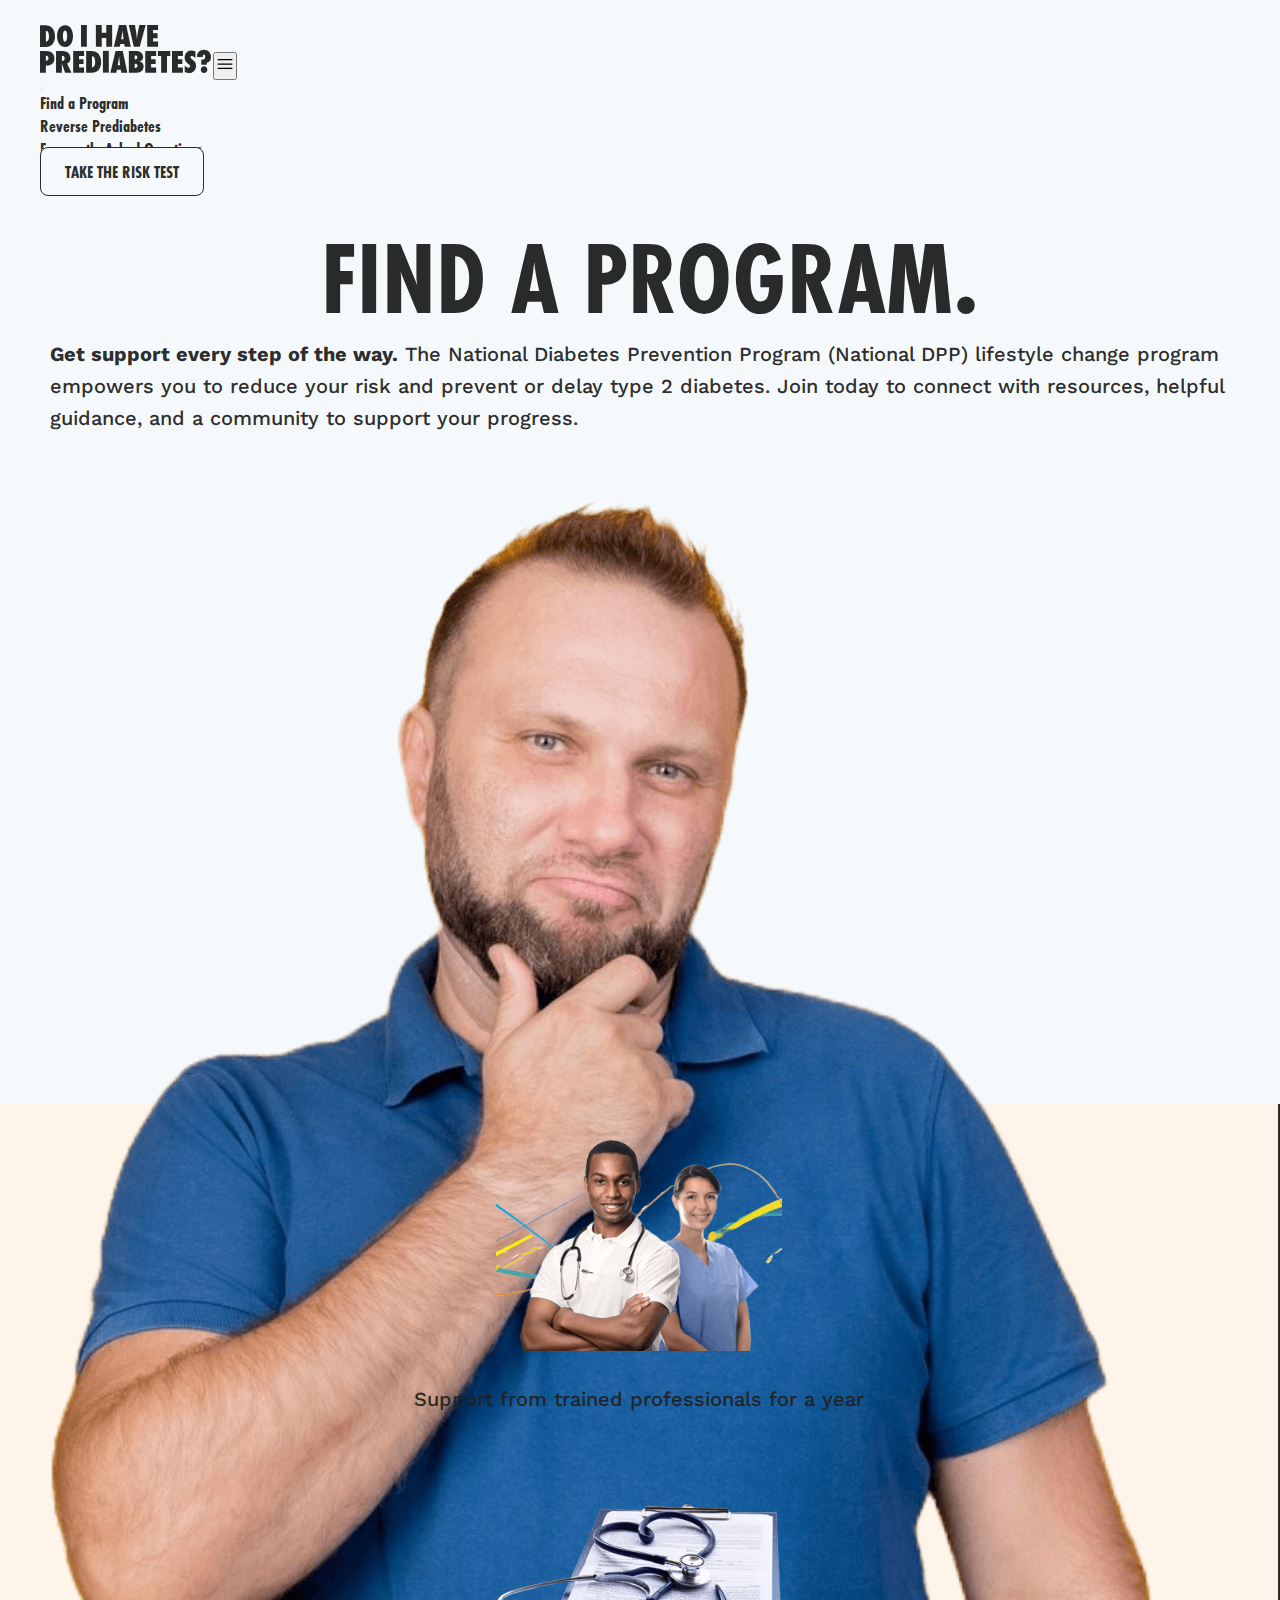
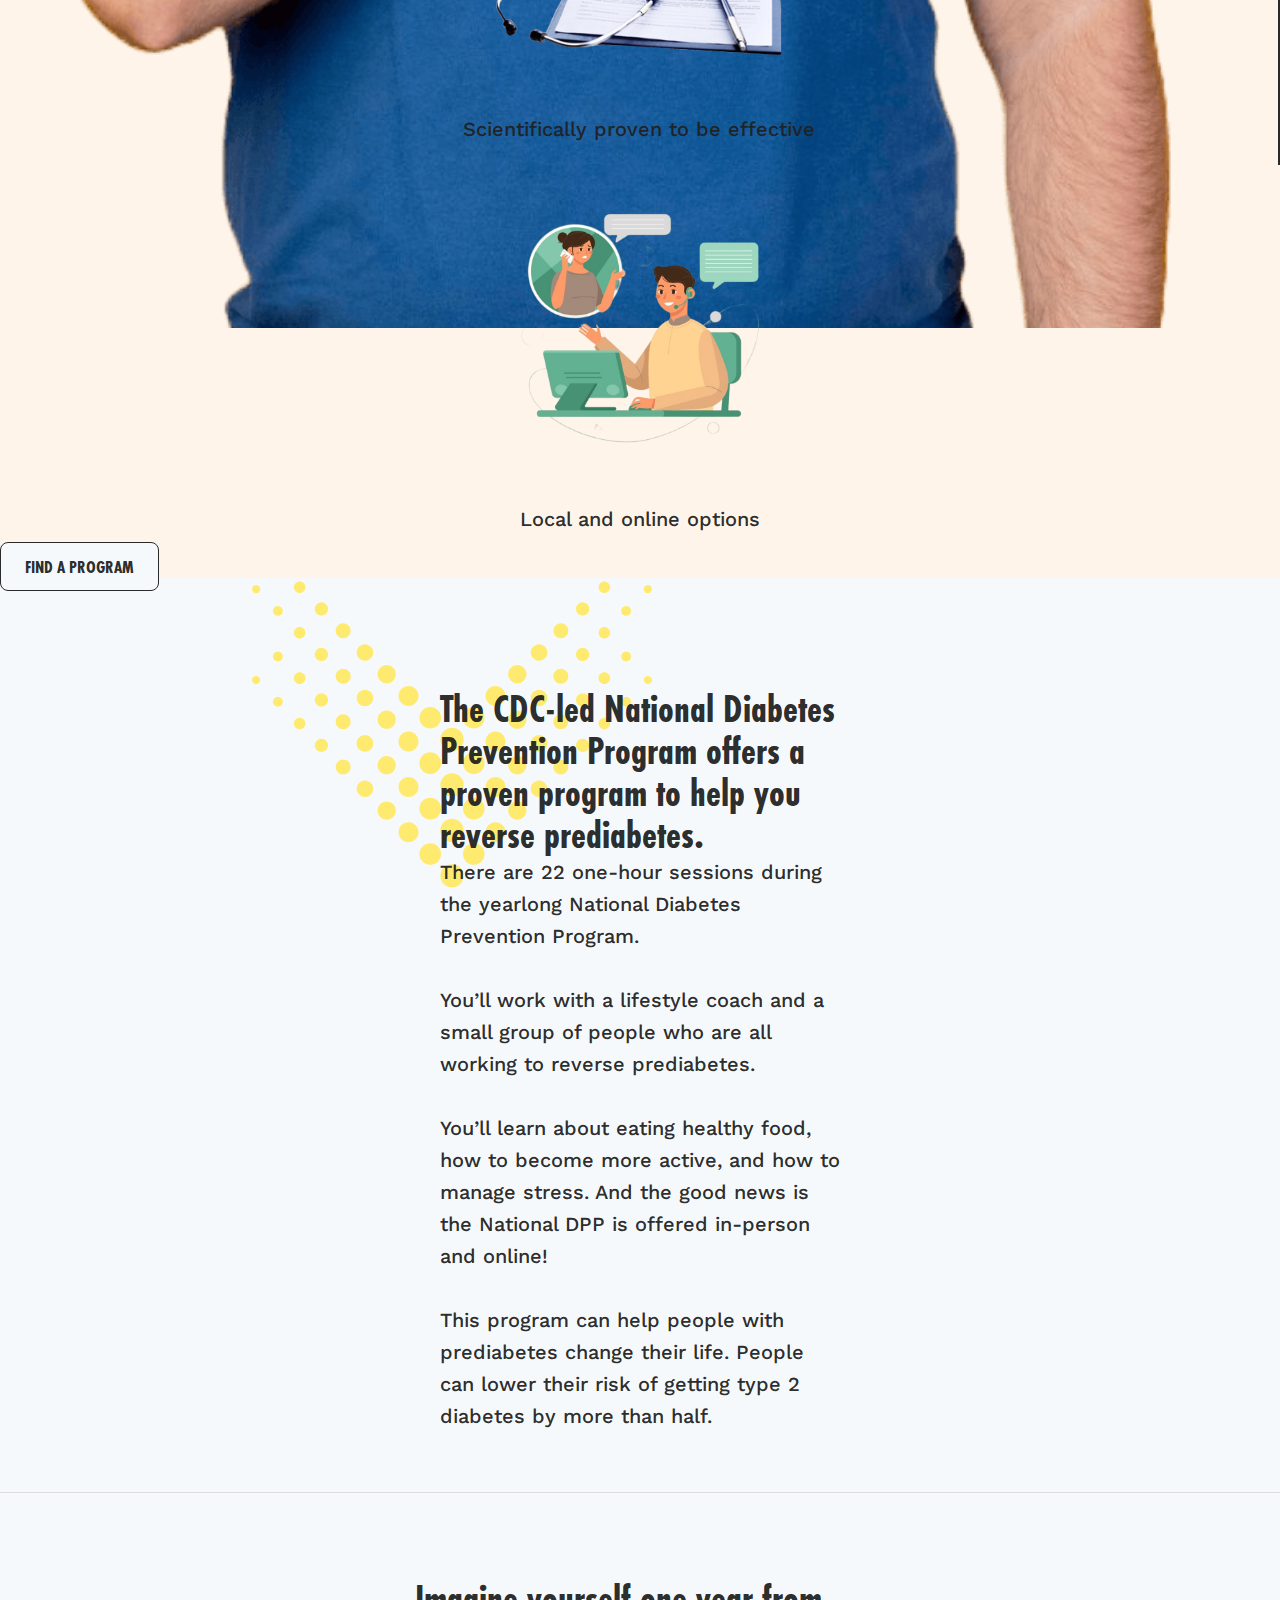
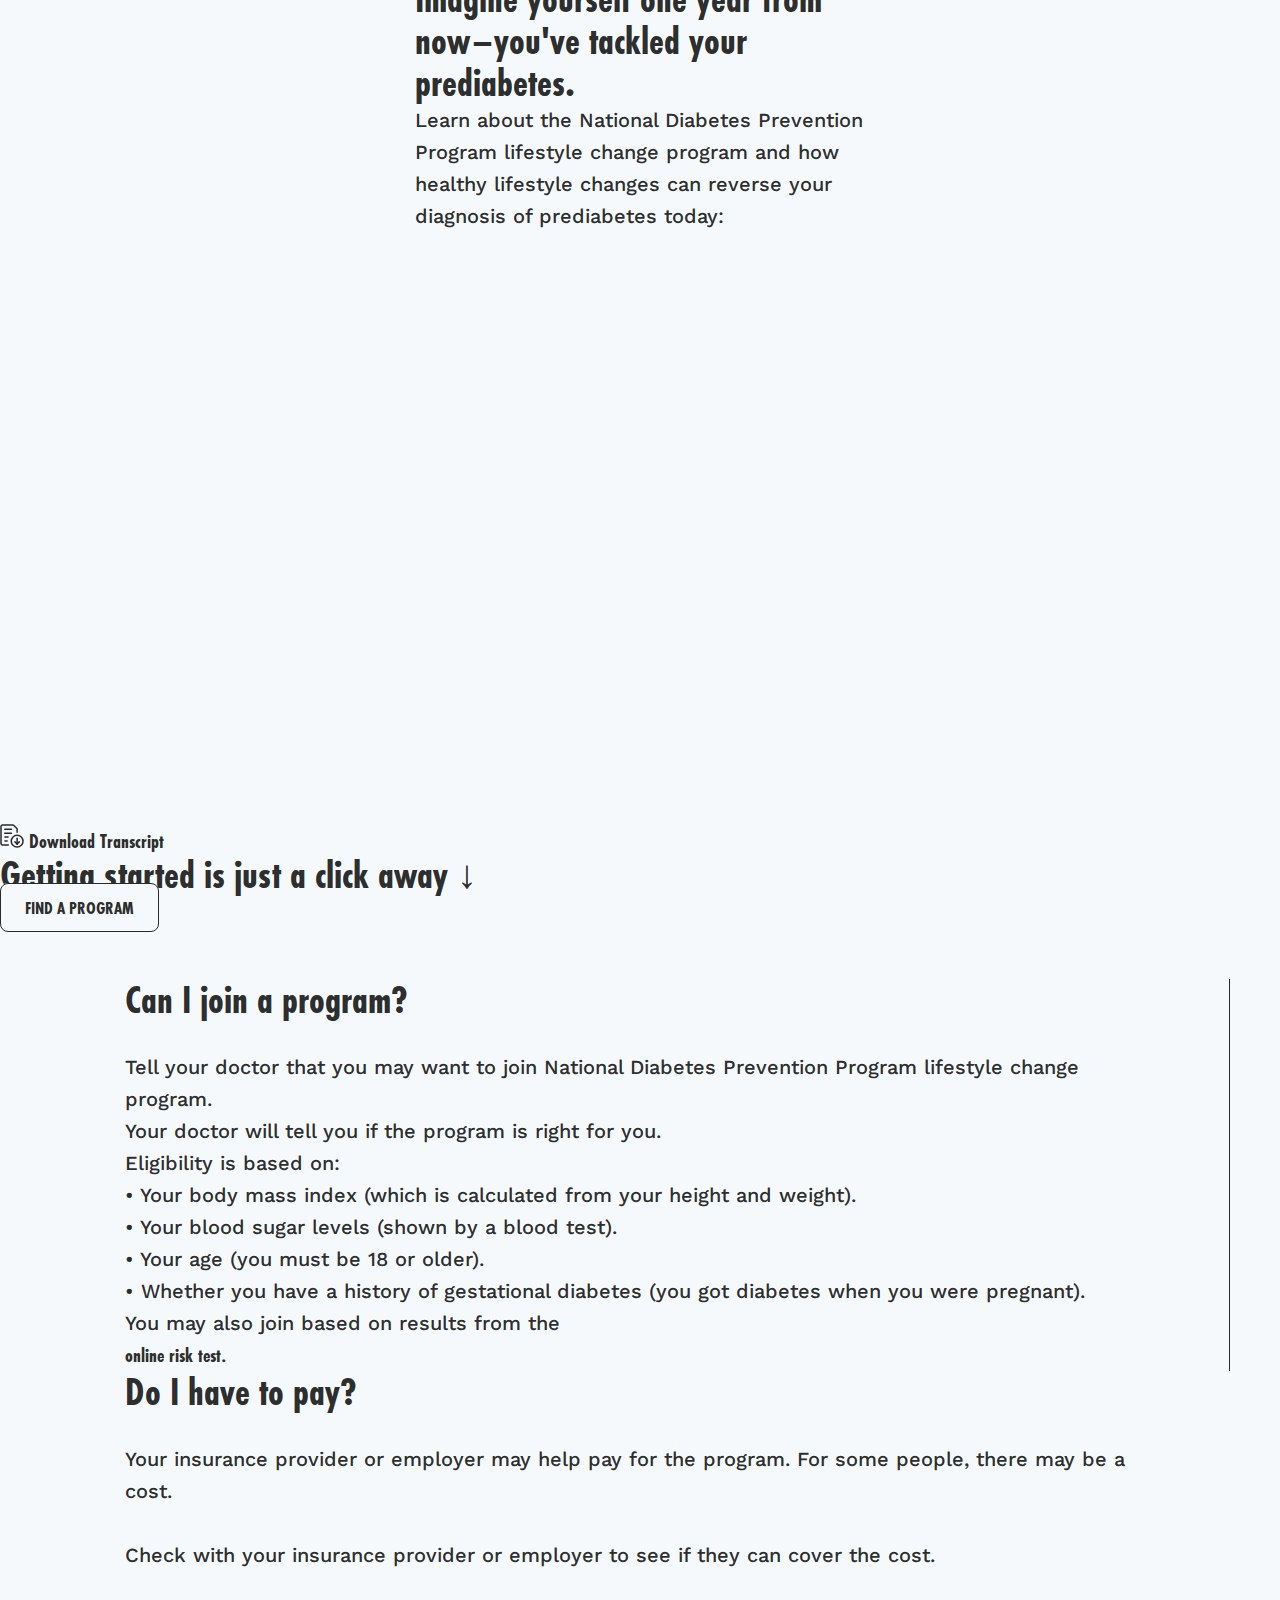
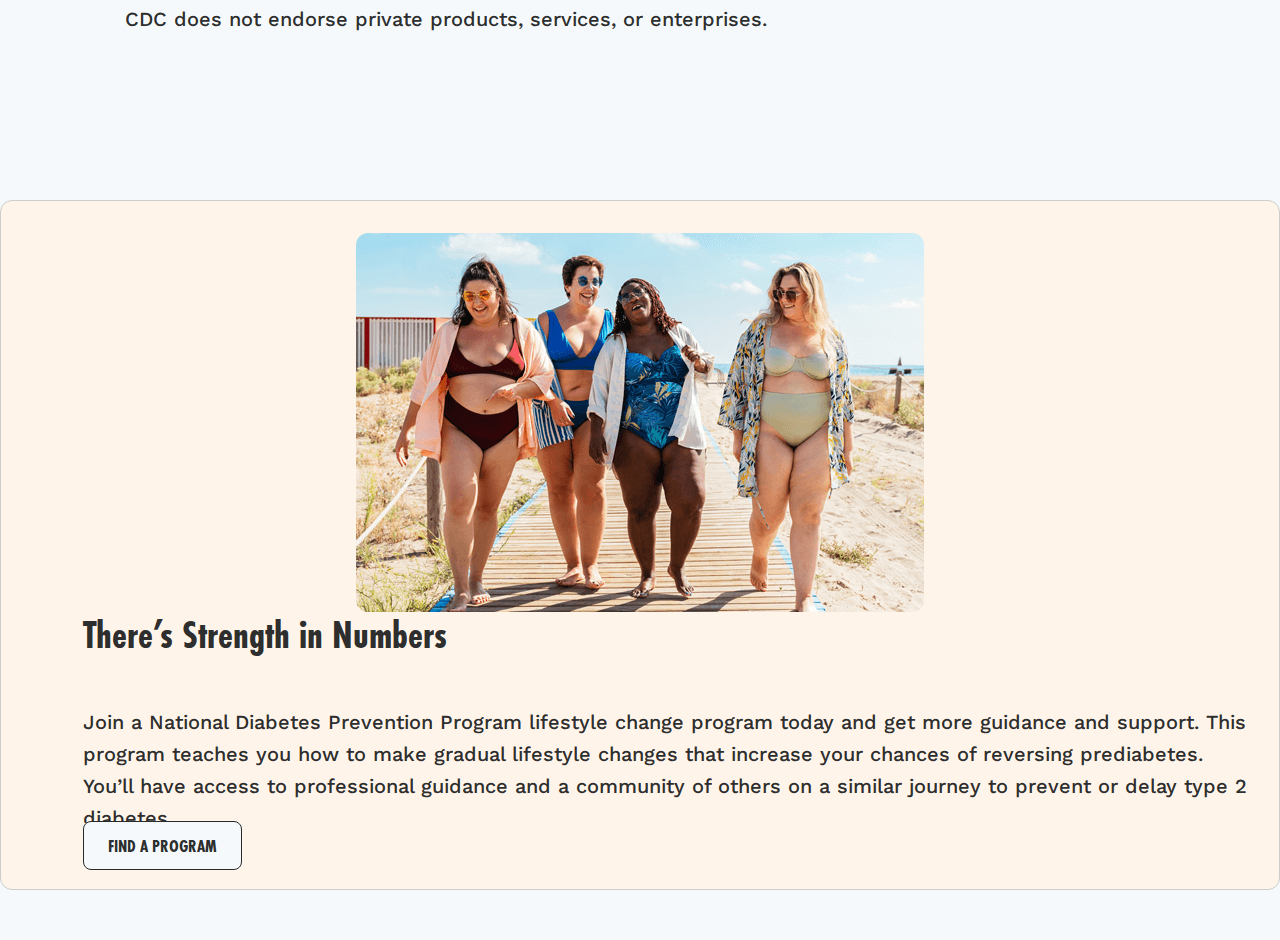
==== find-a-program.html @ 417ee9c7 "ok" ====
<!DOCTYPE html>
<html lang="en">
   <head>
      <meta charset="UTF-8" />
      <meta name="viewport" content="width=device-width, initial-scale=1.0" />
      <title>Do I have prediabetes?</title>
      <!-- Font Link -->
      <link href="https://fonts.googleapis.com/css2?family=Work+Sans:wght@400;500;600;700&display=swap" rel="stylesheet" />
      <link rel="preload" href="./assets/7994895953.woff2" as="font" type="font/woff2" crossorigin />

      <link href="https://fonts.googleapis.com/css2?family=PT+Sans:wght@400;700&display=swap" rel="stylesheet" />
      <!-- bootstrap link -->
      <link
         href="https://cdn.jsdelivr.net/npm/bootstrap@5.1.3/dist/css/bootstrap.min.css"
         rel="stylesheet"
         integrity="sha384-1BmE4kWBq78iYhFldvKuhfTAU6auU8tT94WrHftjDbrCEXSU1oBoqyl2QvZ6jIW3"
         crossorigin="anonymous"
      />

      <!--  coustom css -->
      <link rel="stylesheet" href="./style.css" />
      <link rel="stylesheet" href="./responsive.css" />
      <style>
         #loadingSpinner {
            display: none;
            position: fixed;
            top: 50%;
            left: 50%;
            transform: translate(-50%, -50%);
            z-index: 1000;
         }
      </style>
   </head>

   <body>
      <header class="main-header">
         <nav class="navbar navbar-expand-xl bg-transparent text-brand">
            <a class="navbar-brand text-brand" href="./index.html">
               <svg class="h-[35px] md:h-[49px] w-auto" width="171" height="49" xmlns="http://www.w3.org/2000/svg" fill="none" viewBox="0 0 171 49">
                  <path
                     fill="currentColor"
                     d="M157.05 32.0615H162.689C162.689 31.2141 162.754 29.5845 163.927 29.5845C165.003 29.5845 165.166 31.2141 165.166 31.9963C165.166 33.9193 164.156 34.7015 162.135 34.7015C161.842 34.7015 161.548 34.669 161.255 34.6364V39.8186H166.828V37.7327C169.696 36.9504 171 34.5712 171 31.8986C171 27.7593 168.099 24.7607 163.927 24.7607C161.613 24.7607 159.136 25.8037 157.963 27.8571C157.116 29.3237 157.05 30.3341 157.05 32.0615ZM160.799 44.6424C160.799 46.4675 162.265 47.9668 164.09 47.9668C165.916 47.9668 167.382 46.435 167.382 44.6424C167.382 42.8172 165.916 41.3505 164.09 41.3505C162.265 41.3505 160.799 42.8172 160.799 44.6424Z"
                  ></path>
                  <path
                     fill="currentColor"
                     d="M155.448 26.6187C154.144 25.9342 152.71 25.5105 151.243 25.5105C147.332 25.5105 144.627 28.8676 144.627 32.6483C144.627 38.1565 150.168 38.9061 150.168 41.2202C150.168 42.1654 149.288 42.6543 148.44 42.6543C146.876 42.6543 145.605 41.481 144.725 40.275V47.0869C146.126 47.6736 147.625 48.0321 149.157 48.0321C153.329 48.0321 156.067 44.7077 156.067 40.6661C156.067 34.995 150.461 34.4083 150.461 32.192C150.461 31.3772 151.243 30.8883 151.993 30.8883C153.459 30.8883 154.698 32.1268 155.448 33.2676V26.6187Z"
                  ></path>
                  <path fill="currentColor" d="M142.883 47.641V42.4262H137.864V39.1017H142.361V34.1802H137.864V31.0187H142.883V25.9016H131.997V47.641H142.883Z"></path>
                  <path fill="currentColor" d="M130.251 31.1165V25.9016H117.931V31.1165H121.158V47.641H127.024V31.1165H130.251Z"></path>
                  <path fill="currentColor" d="M116.146 47.641V42.4262H111.127V39.1017H115.624V34.1802H111.127V31.0187H116.146V25.9016H105.26V47.641H116.146Z"></path>
                  <path
                     fill="currentColor"
                     d="M88.8408 25.9016V47.641H97.0542C100.802 47.641 103.605 45.2617 103.605 41.4158C103.605 38.4498 102.041 36.8528 99.1401 36.4943C101.78 36.2661 103.182 34.7017 103.182 32.0617C103.182 29.9431 102.171 27.955 100.313 26.8794C98.912 26.0646 97.2498 25.9016 95.6527 25.9016H88.8408ZM94.7075 30.6276C94.9031 30.595 95.0986 30.595 95.2942 30.595C96.5001 30.595 97.3801 31.1816 97.3801 32.4854C97.3801 33.8217 96.272 34.3757 95.066 34.3757C94.9357 34.3757 94.8379 34.3757 94.7075 34.3431V30.6276ZM94.7075 38.7758C94.8705 38.7758 95.0009 38.7432 95.1638 38.7432C96.5001 38.7432 97.6083 39.3624 97.6083 40.8291C97.6083 42.2632 96.5327 42.9476 95.1964 42.9476C95.0335 42.9476 94.8705 42.9476 94.7075 42.9151V38.7758Z"
                  ></path>
                  <path
                     fill="currentColor"
                     d="M87.3537 47.641L82.7581 25.9016H75.5877L70.3402 47.641H76.4025L76.8914 44.8706H80.8351L81.2914 47.641H87.3537ZM77.6736 40.2424C78.0647 38.2217 78.3906 36.2009 78.684 34.1802C78.8143 33.1698 78.9121 32.1268 79.0425 31.1165C79.3032 34.1802 79.6943 37.2113 80.1506 40.2424H77.6736Z"
                  ></path>
                  <path fill="currentColor" d="M68.7911 47.6417V25.9016H62.9244V47.6417H68.7911Z"></path>
                  <path fill="currentColor" d="M46.8517 21.7394V0H40.985V21.7394H46.8517Z"></path>
                  <path
                     fill="currentColor"
                     d="M46.1551 25.9016V47.641H51.6307C55.1507 47.641 57.8559 46.6958 59.6485 43.4691C60.7893 41.4484 61.1478 39.1017 61.1478 36.7876C61.1478 30.4972 57.8559 25.9016 51.207 25.9016H46.1551ZM52.0218 31.3446C54.727 31.3446 55.1507 34.9298 55.1507 36.9506C55.1507 39.0691 54.7596 42.2958 52.0218 42.3936V31.3446Z"
                  ></path>
                  <path
                     fill="currentColor"
                     d="M0.00866699 0.218262V21.9577H5.48426C9.00428 21.9577 11.7095 21.0125 13.5021 17.7858C14.6428 15.765 15.0014 13.4183 15.0014 11.1043C15.0014 4.81385 11.7095 0.218262 5.06055 0.218262H0.00866699ZM5.87537 5.66126C8.58057 5.66126 9.00428 9.24647 9.00428 11.2672C9.00428 13.3858 8.61317 16.6124 5.87537 16.7102V5.66126Z"
                  ></path>
                  <path fill="currentColor" d="M44.0723 47.641V42.4262H39.053V39.1017H43.5509V34.1802H39.053V31.0187H44.0723V25.9016H33.1863V47.641H44.0723Z"></path>
                  <path
                     fill="currentColor"
                     d="M31.4725 47.641L27.1051 38.6128C29.4518 37.5372 30.4622 35.712 30.4622 33.1698C30.4622 30.432 29.1585 27.7594 26.551 26.6512C25.1495 26.0646 23.5199 25.9016 22.0206 25.9016H16.0236V47.641H21.8903V41.481C21.8903 40.5358 21.8577 39.558 21.7925 38.6128C22.868 41.6439 24.0088 44.6425 25.1169 47.641H31.4725ZM21.8903 35.9728V30.7905C23.5525 30.7905 24.6281 31.475 24.6281 33.235C24.6281 34.6039 23.7806 35.9728 22.2814 35.9728H21.8903Z"
                  ></path>
                  <path
                     fill="currentColor"
                     d="M0 25.9016V47.641H5.8667V40.5032C10.8534 40.9595 14.406 38.5802 14.406 33.3002C14.406 30.4972 13.1349 27.8898 10.4949 26.7164C8.99561 26.0646 7.30079 25.9016 5.67115 25.9016H0ZM5.8667 35.6469V30.6602H6.25782C7.6919 30.6602 8.47413 31.8661 8.47413 33.2024C8.47413 34.6039 7.59412 35.6469 6.16004 35.6469H5.8667Z"
                  ></path>
                  <path fill="currentColor" d="M118.071 21.7394V16.5245H113.052V13.2001H117.55V8.27857H113.052V5.11707H118.071V0H107.185V21.7394H118.071Z"></path>
                  <path
                     fill="currentColor"
                     d="M105.666 0H99.2781L97.9092 7.20301C97.681 8.37635 97.4855 9.58228 97.3225 10.7882C97.1921 11.929 97.0944 13.0371 96.9966 14.1779C96.6055 9.41932 95.7581 4.69336 94.9432 0H88.7832L93.7699 21.7394H99.7344L105.666 0Z"
                  ></path>
                  <path
                     fill="currentColor"
                     d="M90.8173 21.7394L86.2217 0H79.0513L73.8038 21.7394H79.8661L80.355 18.969H84.2987L84.755 21.7394H90.8173ZM81.1372 14.3408C81.5283 12.3201 81.8543 10.2993 82.1476 8.27857C82.278 7.26819 82.3757 6.22522 82.5061 5.21485C82.7669 8.27857 83.158 11.3097 83.6143 14.3408H81.1372Z"
                  ></path>
                  <path fill="currentColor" d="M72.1393 21.7394V0H66.2726V7.6919H61.7429V0H55.8762V21.7394H61.7429V13.0045H66.2726V21.7394H72.1393Z"></path>
                  <path
                     fill="currentColor"
                     d="M33.0221 10.8827C33.0221 6.00665 30.8515 0.218262 25.126 0.218262C19.3691 0.218262 17.0726 5.94373 17.0726 10.8827C17.0726 13.6511 17.6074 16.9543 19.432 19.1564C20.8476 20.8551 22.9239 21.9562 25.1574 21.9562C31.0402 21.9562 33.0221 15.7903 33.0221 10.8827ZM27.1393 11.1029C27.1393 12.4557 26.982 16.6397 25.0316 16.6397C23.0812 16.6397 22.9553 12.4242 22.9553 11.0715C22.9553 9.71877 23.1441 5.50331 25.0945 5.50331C27.045 5.50331 27.1393 9.75023 27.1393 11.1029Z"
                  ></path>
                  <title>Do I have prediabetes?</title>
               </svg>
            </a>
            <button
               class="navbar-toggler bg-dark text-white px-3 py-2"
               type="button"
               data-bs-toggle="offcanvas"
               data-bs-target="#navbarOffcanvas"
               aria-controls="navbarOffcanvas"
               aria-expanded="false"
               aria-label="Toggle navigation"
            >
               <svg xmlns="http://www.w3.org/2000/svg" fill="none" width="20px" viewBox="0 0 24 24" stroke-width="1.5" stroke="currentColor" class="w-6 h-6">
                  <path stroke-linecap="round" stroke-linejoin="round" d="M3.75 6.75h16.5M3.75 12h16.5m-16.5 5.25h16.5" />
               </svg>
            </button>
            <div class="offcanvas offcanvas-end" id="navbarOffcanvas" tabindex="-1" aria-labelledby="offcanvasNavbarLabel">
               <div class="offcanvas-header">
                  <button type="button" class="btn-close text-reset" data-bs-dismiss="offcanvas" aria-label="Close"></button>
               </div>
               <div class="offcanvas-body">
                  <div class="navbar-nav justify-content-end flex-grow-1 pe-3">
                     <ul class="navbar-nav mb-2 mb-lg-0 gap-4 text-uppercase">
                        <li class="nav-item">
                           <a class="nav-link active" href="./index.html" target="_self" title="">Find a Program</a>
                        </li>
                        <li class="nav-item">
                           <a class="nav-link" href="./reverse-prediabetes/manage-weight.html" target="_self" title="">Reverse Prediabetes</a>
                        </li>
                        <li class="nav-item">
                           <a class="nav-link" href="./faq/prediabetes.html" target="_self" title="">Frequently Asked Questions</a>
                        </li>
                        <li class="nav-item">
                           <a class="takeRisk" href="./take-the-risk-test.html" target="_self" title="">Take the Risk Test</a>
                        </li>
                     </ul>
                  </div>
               </div>
            </div>
         </nav>
      </header>
      <section class="find-program-hero-section">
         <div class="container">
            <div class="row">
               <div class="col-md-6">
                  <div class="find-program-hero-box find-program-hero-box-first">
                     <h2 class="text_104 fw-bold text-brand">FIND A PROGRAM.</h2>
                     <p class="text_20 font-medium text-brand">
                        <strong>Get support every step of the way.</strong> The National Diabetes Prevention Program (National DPP) lifestyle change program empowers you to reduce your risk and
                        prevent or delay type 2 diabetes. Join today to connect with resources, helpful guidance, and a community to support your progress.
                     </p>
                  </div>
               </div>
               <div class="col-md-6">
                  <div class="find-program-hero-box find-program-hero-box-second">
                     <figure>
                        <img src="./assets/img/tinified_Find_Program/Male_01.png" alt="" />
                     </figure>
                  </div>
               </div>
            </div>
         </div>
         <section class="find-program-sub-section">
            <div class="container">
               <div class="row find-program-sub-wrapper position-relative">
                  <div class="col-md-4">
                     <div class="find-program-sub-box">
                        <figure>
                           <img src="./assets/img/tinified_Find_Program/Nurse01.png" alt="" />
                        </figure>
                        <p>Support from trained professionals for a year</p>
                     </div>
                  </div>
                  <div class="col-md-4">
                     <div class="find-program-sub-box">
                        <figure>
                           <img src="./assets/img/tinified_Find_Program/Science.png" alt="" />
                        </figure>
                        <p>Scientifically proven to be effective</p>
                     </div>
                  </div>
                  <div class="col-md-4">
                     <div class="find-program-sub-box">
                        <figure>
                           <img src="./assets/img/tinified_Find_Program/Local_online.png" alt="" />
                        </figure>
                        <p>Local and online options</p>
                     </div>
                  </div>
                  <div class="col-md-12 text-center">
                     <div class="py-5 my-5">
                        <a href="https://www.cdc.gov/diabetes/prevention/find-a-program.html/" class="takeRisk d-inline-block text-center w-25">Find a program</a>
                     </div>
                  </div>
               </div>
            </div>
         </section>
         <div class="find-program-third-sub-section">
            <div class="container">
               <div class="row find-program-third-row justify-content-center">
                  <div class="col-md-5">
                     <div class="find-program-third-box d-flex justify-content-center align-items-center">
                        <div class="find-program-third-box-svg">
                           <svg width="663" height="542" viewBox="0 0 663 542" fill="none" xmlns="http://www.w3.org/2000/svg">
                              <g clip-path="url(#clip0_2307_1245)">
                                 <path
                                    d="M6.81372 191.401C10.5708 191.401 13.6274 194.456 13.6274 198.21C13.6274 201.965 10.5708 205.02 6.81372 205.02C3.05662 205.02 -1.33528e-07 201.965 -2.97657e-07 198.21C-4.61786e-07 194.456 3.05662 191.401 6.81372 191.401Z"
                                    fill="#FFEA70"
                                 ></path>
                                 <path
                                    d="M51.1027 234.263C51.1027 229.729 47.4248 226.053 42.888 226.053C38.3512 226.053 34.6733 229.729 34.6733 234.263C34.6733 238.797 38.3512 242.473 42.888 242.473C47.4248 242.473 51.1027 238.797 51.1027 234.263Z"
                                    fill="#FFEA70"
                                 ></path>
                                 <path
                                    d="M78.9627 260.706C84.2481 260.706 88.5465 265.002 88.5465 270.284C88.5465 275.566 84.2481 279.862 78.9627 279.862C73.6773 279.862 69.3789 275.566 69.3789 270.284C69.3789 265.002 73.6773 260.706 78.9627 260.706Z"
                                    fill="#FFEA70"
                                 ></path>
                                 <path
                                    d="M115.037 295.39C121.118 295.39 126.022 300.291 126.022 306.369C126.022 312.446 121.118 317.347 115.037 317.347C108.956 317.347 104.052 312.446 104.052 306.369C104.052 300.291 108.956 295.39 115.037 295.39Z"
                                    fill="#FFEA70"
                                 ></path>
                                 <path
                                    d="M151.112 330.043C157.957 330.043 163.497 335.58 163.497 342.421C163.497 349.263 157.957 354.8 151.112 354.8C144.266 354.8 138.726 349.263 138.726 342.421C138.726 335.58 144.266 330.043 151.112 330.043Z"
                                    fill="#FFEA70"
                                 ></path>
                                 <path
                                    d="M187.186 364.727C194.796 364.727 200.941 370.901 200.941 378.474C200.941 386.047 194.764 392.22 187.186 392.22C179.608 392.22 173.431 386.047 173.431 378.474C173.431 370.901 179.608 364.727 187.186 364.727Z"
                                    fill="#FFEA70"
                                 ></path>
                                 <path
                                    d="M223.261 399.38C231.635 399.38 238.416 406.158 238.416 414.527C238.416 422.896 231.635 429.673 223.261 429.673C214.887 429.673 208.105 422.896 208.105 414.527C208.105 406.158 214.887 399.38 223.261 399.38Z"
                                    fill="#FFEA70"
                                 ></path>
                                 <path
                                    d="M259.367 434.033C268.505 434.033 275.923 441.447 275.923 450.58C275.923 459.712 268.505 467.126 259.367 467.126C250.229 467.126 242.81 459.712 242.81 450.58C242.81 441.447 250.229 434.033 259.367 434.033Z"
                                    fill="#FFEA70"
                                 ></path>
                                 <path
                                    d="M313.367 486.632C313.367 476.738 305.342 468.717 295.441 468.717C285.541 468.717 277.516 476.738 277.516 486.632C277.516 496.526 285.541 504.547 295.441 504.547C305.342 504.547 313.367 496.526 313.367 486.632Z"
                                    fill="#FFEA70"
                                 ></path>
                                 <path
                                    d="M350.842 522.685C350.842 512.017 342.19 503.37 331.516 503.37C320.842 503.37 312.189 512.017 312.189 522.685C312.189 533.352 320.842 542 331.516 542C342.19 542 350.842 533.352 350.842 522.685Z"
                                    fill="#FFEA70"
                                 ></path>
                                 <path
                                    d="M385.516 486.632C385.516 476.738 377.49 468.717 367.59 468.717C357.69 468.717 349.665 476.738 349.665 486.632C349.665 496.526 357.69 504.547 367.59 504.547C377.49 504.547 385.516 496.526 385.516 486.632Z"
                                    fill="#FFEA70"
                                 ></path>
                                 <path
                                    d="M403.665 434.033C412.803 434.033 420.222 441.447 420.222 450.58C420.222 459.712 412.803 467.126 403.665 467.126C394.527 467.126 387.108 459.712 387.108 450.58C387.108 441.447 394.527 434.033 403.665 434.033Z"
                                    fill="#FFEA70"
                                 ></path>
                                 <path
                                    d="M454.895 414.527C454.895 406.161 448.11 399.38 439.739 399.38C431.369 399.38 424.583 406.162 424.583 414.527C424.583 422.892 431.369 429.673 439.739 429.673C448.11 429.673 454.895 422.892 454.895 414.527Z"
                                    fill="#FFEA70"
                                 ></path>
                                 <path
                                    d="M475.814 364.727C483.424 364.727 489.569 370.901 489.569 378.474C489.569 386.047 483.392 392.22 475.814 392.22C468.236 392.22 462.059 386.047 462.059 378.474C462.059 370.901 468.236 364.727 475.814 364.727Z"
                                    fill="#FFEA70"
                                 ></path>
                                 <path
                                    d="M511.888 330.043C518.734 330.043 524.274 335.58 524.274 342.421C524.274 349.263 518.734 354.8 511.888 354.8C505.043 354.8 499.502 349.263 499.502 342.421C499.502 335.58 505.043 330.043 511.888 330.043Z"
                                    fill="#FFEA70"
                                 ></path>
                                 <path
                                    d="M547.963 295.39C554.044 295.39 558.948 300.291 558.948 306.369C558.948 312.446 554.044 317.347 547.963 317.347C541.881 317.347 536.978 312.446 536.978 306.369C536.978 300.291 541.881 295.39 547.963 295.39Z"
                                    fill="#FFEA70"
                                 ></path>
                                 <path
                                    d="M584.037 260.706C589.323 260.706 593.621 265.002 593.621 270.284C593.621 275.566 589.323 279.862 584.037 279.862C578.752 279.862 574.454 275.566 574.454 270.284C574.454 265.002 578.752 260.706 584.037 260.706Z"
                                    fill="#FFEA70"
                                 ></path>
                                 <path
                                    d="M620.112 226.053C624.633 226.053 628.326 229.713 628.326 234.263C628.326 238.814 624.665 242.473 620.112 242.473C615.559 242.473 611.897 238.814 611.897 234.263C611.897 229.713 615.559 226.053 620.112 226.053Z"
                                    fill="#FFEA70"
                                 ></path>
                                 <path
                                    d="M656.186 191.401C659.943 191.401 663 194.456 663 198.21C663 201.965 659.943 205.02 656.186 205.02C652.429 205.02 649.373 201.965 649.373 198.21C649.373 194.456 652.429 191.401 656.186 191.401Z"
                                    fill="#FFEA70"
                                 ></path>
                                 <path
                                    d="M42.888 150.702C47.4093 150.702 51.1027 154.362 51.1027 158.912C51.1027 163.462 47.4411 167.122 42.888 167.122C38.3349 167.122 34.6733 163.462 34.6733 158.912C34.6733 154.362 38.3349 150.702 42.888 150.702Z"
                                    fill="#FFEA70"
                                 ></path>
                                 <path
                                    d="M78.9627 185.387C84.2481 185.387 88.5465 189.683 88.5465 194.965C88.5465 200.247 84.2481 204.543 78.9627 204.543C73.6773 204.543 69.3789 200.247 69.3789 194.965C69.3789 189.683 73.6773 185.387 78.9627 185.387Z"
                                    fill="#FFEA70"
                                 ></path>
                                 <path
                                    d="M115.037 220.039C121.118 220.039 126.022 224.94 126.022 231.017C126.022 237.095 121.118 241.996 115.037 241.996C108.956 241.996 104.052 237.095 104.052 231.017C104.052 224.94 108.956 220.039 115.037 220.039Z"
                                    fill="#FFEA70"
                                 ></path>
                                 <path
                                    d="M151.112 254.692C157.957 254.692 163.497 260.229 163.497 267.07C163.497 273.911 157.957 279.448 151.112 279.448C144.266 279.448 138.726 273.911 138.726 267.07C138.726 260.229 144.266 254.692 151.112 254.692Z"
                                    fill="#FFEA70"
                                 ></path>
                                 <path
                                    d="M187.186 289.376C194.796 289.376 200.941 295.55 200.941 303.123C200.941 310.696 194.764 316.869 187.186 316.869C179.608 316.869 173.431 310.696 173.431 303.123C173.431 295.55 179.608 289.376 187.186 289.376Z"
                                    fill="#FFEA70"
                                 ></path>
                                 <path
                                    d="M223.261 324.029C231.635 324.029 238.416 330.807 238.416 339.176C238.416 347.544 231.635 354.322 223.261 354.322C214.887 354.322 208.105 347.544 208.105 339.176C208.105 330.807 214.887 324.029 223.261 324.029Z"
                                    fill="#FFEA70"
                                 ></path>
                                 <path
                                    d="M259.367 358.713C268.505 358.713 275.923 366.128 275.923 375.26C275.923 384.393 268.505 391.807 259.367 391.807C250.229 391.807 242.81 384.393 242.81 375.26C242.81 366.128 250.229 358.713 259.367 358.713Z"
                                    fill="#FFEA70"
                                 ></path>
                                 <path
                                    d="M313.367 411.281C313.367 401.387 305.342 393.366 295.441 393.366C285.541 393.366 277.516 401.387 277.516 411.281C277.516 421.175 285.541 429.196 295.441 429.196C305.342 429.196 313.367 421.175 313.367 411.281Z"
                                    fill="#FFEA70"
                                 ></path>
                                 <path
                                    d="M350.842 447.334C350.842 436.666 342.19 428.019 331.516 428.019C320.842 428.019 312.189 436.666 312.189 447.334C312.189 458.001 320.842 466.649 331.516 466.649C342.19 466.649 350.842 458.001 350.842 447.334Z"
                                    fill="#FFEA70"
                                 ></path>
                                 <path
                                    d="M385.516 411.281C385.516 401.387 377.49 393.366 367.59 393.366C357.69 393.366 349.665 401.387 349.665 411.281C349.665 421.175 357.69 429.196 367.59 429.196C377.49 429.196 385.516 421.175 385.516 411.281Z"
                                    fill="#FFEA70"
                                 ></path>
                                 <path
                                    d="M403.665 358.713C412.803 358.713 420.222 366.128 420.222 375.26C420.222 384.393 412.803 391.807 403.665 391.807C394.527 391.807 387.108 384.393 387.108 375.26C387.108 366.128 394.527 358.713 403.665 358.713Z"
                                    fill="#FFEA70"
                                 ></path>
                                 <path
                                    d="M454.895 339.176C454.895 330.81 448.11 324.029 439.739 324.029C431.369 324.029 424.583 330.81 424.583 339.176C424.583 347.541 431.369 354.322 439.739 354.322C448.11 354.322 454.895 347.541 454.895 339.176Z"
                                    fill="#FFEA70"
                                 ></path>
                                 <path
                                    d="M475.814 289.376C483.424 289.376 489.569 295.55 489.569 303.123C489.569 310.696 483.392 316.869 475.814 316.869C468.236 316.869 462.059 310.696 462.059 303.123C462.059 295.55 468.236 289.376 475.814 289.376Z"
                                    fill="#FFEA70"
                                 ></path>
                                 <path
                                    d="M511.888 254.692C518.734 254.692 524.274 260.229 524.274 267.07C524.274 273.911 518.734 279.448 511.888 279.448C505.043 279.448 499.502 273.911 499.502 267.07C499.502 260.229 505.043 254.692 511.888 254.692Z"
                                    fill="#FFEA70"
                                 ></path>
                                 <path
                                    d="M547.963 220.039C554.044 220.039 558.948 224.94 558.948 231.017C558.948 237.095 554.044 241.996 547.963 241.996C541.881 241.996 536.978 237.095 536.978 231.017C536.978 224.94 541.881 220.039 547.963 220.039Z"
                                    fill="#FFEA70"
                                 ></path>
                                 <path
                                    d="M584.037 185.387C589.323 185.387 593.621 189.683 593.621 194.965C593.621 200.247 589.323 204.543 584.037 204.543C578.752 204.543 574.454 200.247 574.454 194.965C574.454 189.683 578.752 185.387 584.037 185.387Z"
                                    fill="#FFEA70"
                                 ></path>
                                 <path
                                    d="M620.112 150.702C624.633 150.702 628.326 154.362 628.326 158.912C628.326 163.462 624.665 167.122 620.112 167.122C615.559 167.122 611.897 163.462 611.897 158.912C611.897 154.362 615.559 150.702 620.112 150.702Z"
                                    fill="#FFEA70"
                                 ></path>
                                 <path
                                    d="M6.81372 40.6987C10.5708 40.6987 13.6274 43.7534 13.6274 47.5083C13.6274 51.2631 10.5708 54.3179 6.81372 54.3179C3.05662 54.3179 -1.33528e-07 51.2631 -2.97657e-07 47.5083C-4.61786e-07 43.7534 3.05662 40.6987 6.81372 40.6987Z"
                                    fill="#FFEA70"
                                 ></path>
                                 <path
                                    d="M42.888 75.3511C47.4093 75.3511 51.1027 79.0104 51.1027 83.5608C51.1027 88.1111 47.4411 91.7705 42.888 91.7705C38.3349 91.7705 34.6733 88.1111 34.6733 83.5608C34.6733 79.0104 38.3349 75.3511 42.888 75.3511Z"
                                    fill="#FFEA70"
                                 ></path>
                                 <path
                                    d="M78.9627 110.036C84.2481 110.036 88.5465 114.331 88.5465 119.614C88.5465 124.896 84.2481 129.192 78.9627 129.192C73.6773 129.192 69.3789 124.896 69.3789 119.614C69.3789 114.331 73.6773 110.036 78.9627 110.036Z"
                                    fill="#FFEA70"
                                 ></path>
                                 <path
                                    d="M115.037 144.688C121.118 144.688 126.022 149.588 126.022 155.666C126.022 161.744 121.118 166.644 115.037 166.644C108.956 166.644 104.052 161.744 104.052 155.666C104.052 149.588 108.956 144.688 115.037 144.688Z"
                                    fill="#FFEA70"
                                 ></path>
                                 <path
                                    d="M151.112 179.373C157.957 179.373 163.497 184.91 163.497 191.751C163.497 198.592 157.957 204.129 151.112 204.129C144.266 204.129 138.726 198.592 138.726 191.751C138.726 184.91 144.266 179.373 151.112 179.373Z"
                                    fill="#FFEA70"
                                 ></path>
                                 <path
                                    d="M187.186 214.025C194.796 214.025 200.941 220.199 200.941 227.772C200.941 235.345 194.764 241.518 187.186 241.518C179.608 241.518 173.431 235.345 173.431 227.772C173.431 220.199 179.608 214.025 187.186 214.025Z"
                                    fill="#FFEA70"
                                 ></path>
                                 <path
                                    d="M223.261 248.678C231.635 248.678 238.416 255.456 238.416 263.824C238.416 272.193 231.635 278.971 223.261 278.971C214.887 278.971 208.105 272.193 208.105 263.824C208.105 255.456 214.887 248.678 223.261 248.678Z"
                                    fill="#FFEA70"
                                 ></path>
                                 <path
                                    d="M275.923 299.877C275.923 290.739 268.511 283.33 259.367 283.33C250.223 283.33 242.81 290.739 242.81 299.877C242.81 309.016 250.223 316.424 259.367 316.424C268.511 316.424 275.923 309.016 275.923 299.877Z"
                                    fill="#FFEA70"
                                 ></path>
                                 <path
                                    d="M313.367 335.93C313.367 326.036 305.342 318.015 295.441 318.015C285.541 318.015 277.516 326.036 277.516 335.93C277.516 345.824 285.541 353.845 295.441 353.845C305.342 353.845 313.367 345.824 313.367 335.93Z"
                                    fill="#FFEA70"
                                 ></path>
                                 <path
                                    d="M350.842 371.983C350.842 361.315 342.19 352.667 331.516 352.667C320.842 352.667 312.189 361.315 312.189 371.983C312.189 382.65 320.842 391.298 331.516 391.298C342.19 391.298 350.842 382.65 350.842 371.983Z"
                                    fill="#FFEA70"
                                 ></path>
                                 <path
                                    d="M385.516 335.93C385.516 326.036 377.49 318.015 367.59 318.015C357.69 318.015 349.665 326.036 349.665 335.93C349.665 345.824 357.69 353.845 367.59 353.845C377.49 353.845 385.516 345.824 385.516 335.93Z"
                                    fill="#FFEA70"
                                 ></path>
                                 <path
                                    d="M420.222 299.877C420.222 290.739 412.809 283.33 403.665 283.33C394.521 283.33 387.108 290.739 387.108 299.877C387.108 309.016 394.521 316.424 403.665 316.424C412.809 316.424 420.222 309.016 420.222 299.877Z"
                                    fill="#FFEA70"
                                 ></path>
                                 <path
                                    d="M454.895 263.824C454.895 255.459 448.11 248.678 439.739 248.678C431.369 248.678 424.583 255.459 424.583 263.824C424.583 272.19 431.369 278.971 439.739 278.971C448.11 278.971 454.895 272.19 454.895 263.824Z"
                                    fill="#FFEA70"
                                 ></path>
                                 <path
                                    d="M475.814 214.025C483.424 214.025 489.569 220.199 489.569 227.772C489.569 235.345 483.392 241.518 475.814 241.518C468.236 241.518 462.059 235.345 462.059 227.772C462.059 220.199 468.236 214.025 475.814 214.025Z"
                                    fill="#FFEA70"
                                 ></path>
                                 <path
                                    d="M511.888 179.373C518.734 179.373 524.274 184.91 524.274 191.751C524.274 198.592 518.734 204.129 511.888 204.129C505.043 204.129 499.502 198.592 499.502 191.751C499.502 184.91 505.043 179.373 511.888 179.373Z"
                                    fill="#FFEA70"
                                 ></path>
                                 <path
                                    d="M547.963 144.688C554.044 144.688 558.948 149.588 558.948 155.666C558.948 161.744 554.044 166.644 547.963 166.644C541.881 166.644 536.978 161.744 536.978 155.666C536.978 149.588 541.881 144.688 547.963 144.688Z"
                                    fill="#FFEA70"
                                 ></path>
                                 <path
                                    d="M584.037 110.036C589.323 110.036 593.621 114.331 593.621 119.614C593.621 124.896 589.323 129.192 584.037 129.192C578.752 129.192 574.454 124.896 574.454 119.614C574.454 114.331 578.752 110.036 584.037 110.036Z"
                                    fill="#FFEA70"
                                 ></path>
                                 <path
                                    d="M620.112 75.3511C624.633 75.3511 628.326 79.0104 628.326 83.5608C628.326 88.1111 624.665 91.7705 620.112 91.7705C615.559 91.7705 611.897 88.1111 611.897 83.5608C611.897 79.0104 615.559 75.3511 620.112 75.3511Z"
                                    fill="#FFEA70"
                                 ></path>
                                 <path
                                    d="M656.186 40.6984C659.943 40.6984 663 43.7532 663 47.508C663 51.2629 659.943 54.3176 656.186 54.3176C652.429 54.3176 649.373 51.2629 649.373 47.508C649.373 43.7532 652.429 40.6984 656.186 40.6984Z"
                                    fill="#FFEA70"
                                 ></path>
                                 <path
                                    d="M42.888 -3.59074e-07C47.4093 -5.56705e-07 51.1027 3.65937 51.1027 8.20972C51.1027 12.7601 47.4411 16.4194 42.888 16.4194C38.3349 16.4194 34.6733 12.7601 34.6733 8.20972C34.6733 3.65937 38.3349 -1.60053e-07 42.888 -3.59074e-07Z"
                                    fill="#FFEA70"
                                 ></path>
                                 <path
                                    d="M78.9627 34.6844C84.2481 34.6844 88.5465 38.9801 88.5465 44.2624C88.5465 49.5446 84.2481 53.8403 78.9627 53.8403C73.6773 53.8403 69.3789 49.5446 69.3789 44.2624C69.3789 38.9801 73.6773 34.6844 78.9627 34.6844Z"
                                    fill="#FFEA70"
                                 ></path>
                                 <path
                                    d="M115.037 69.337C121.118 69.337 126.022 74.2374 126.022 80.3151C126.022 86.3929 121.118 91.2932 115.037 91.2932C108.956 91.2932 104.052 86.3929 104.052 80.3151C104.052 74.2374 108.956 69.337 115.037 69.337Z"
                                    fill="#FFEA70"
                                 ></path>
                                 <path
                                    d="M151.112 104.021C157.957 104.021 163.497 109.558 163.497 116.4C163.497 123.241 157.957 128.778 151.112 128.778C144.266 128.778 138.726 123.241 138.726 116.4C138.726 109.558 144.266 104.021 151.112 104.021Z"
                                    fill="#FFEA70"
                                 ></path>
                                 <path
                                    d="M187.186 138.674C194.796 138.674 200.941 144.847 200.941 152.421C200.941 159.994 194.764 166.167 187.186 166.167C179.608 166.167 173.431 159.994 173.431 152.421C173.431 144.847 179.608 138.674 187.186 138.674Z"
                                    fill="#FFEA70"
                                 ></path>
                                 <path
                                    d="M223.261 173.327C231.635 173.327 238.416 180.104 238.416 188.473C238.416 196.842 231.635 203.62 223.261 203.62C214.887 203.62 208.105 196.842 208.105 188.473C208.105 180.104 214.887 173.327 223.261 173.327Z"
                                    fill="#FFEA70"
                                 ></path>
                                 <path
                                    d="M275.923 224.526C275.923 215.388 268.511 207.979 259.367 207.979C250.223 207.979 242.81 215.388 242.81 224.526C242.81 233.665 250.223 241.073 259.367 241.073C268.511 241.073 275.923 233.665 275.923 224.526Z"
                                    fill="#FFEA70"
                                 ></path>
                                 <path
                                    d="M313.367 260.611C313.367 250.716 305.342 242.696 295.441 242.696C285.541 242.696 277.516 250.716 277.516 260.611C277.516 270.505 285.541 278.526 295.441 278.526C305.342 278.526 313.367 270.505 313.367 260.611Z"
                                    fill="#FFEA70"
                                 ></path>
                                 <path
                                    d="M350.842 296.663C350.842 285.996 342.19 277.348 331.516 277.348C320.842 277.348 312.189 285.996 312.189 296.663C312.189 307.331 320.842 315.979 331.516 315.979C342.19 315.979 350.842 307.331 350.842 296.663Z"
                                    fill="#FFEA70"
                                 ></path>
                                 <path
                                    d="M385.516 260.611C385.516 250.716 377.49 242.696 367.59 242.696C357.69 242.696 349.665 250.716 349.665 260.611C349.665 270.505 357.69 278.526 367.59 278.526C377.49 278.526 385.516 270.505 385.516 260.611Z"
                                    fill="#FFEA70"
                                 ></path>
                                 <path
                                    d="M420.222 224.526C420.222 215.388 412.809 207.979 403.665 207.979C394.521 207.979 387.108 215.388 387.108 224.526C387.108 233.665 394.521 241.073 403.665 241.073C412.809 241.073 420.222 233.665 420.222 224.526Z"
                                    fill="#FFEA70"
                                 ></path>
                                 <path
                                    d="M454.895 188.473C454.895 180.108 448.11 173.327 439.739 173.327C431.369 173.327 424.583 180.108 424.583 188.473C424.583 196.839 431.369 203.62 439.739 203.62C448.11 203.62 454.895 196.839 454.895 188.473Z"
                                    fill="#FFEA70"
                                 ></path>
                                 <path
                                    d="M475.814 138.674C483.424 138.674 489.569 144.847 489.569 152.421C489.569 159.994 483.392 166.167 475.814 166.167C468.236 166.167 462.059 159.994 462.059 152.421C462.059 144.847 468.236 138.674 475.814 138.674Z"
                                    fill="#FFEA70"
                                 ></path>
                                 <path
                                    d="M511.888 104.021C518.734 104.021 524.274 109.558 524.274 116.4C524.274 123.241 518.734 128.778 511.888 128.778C505.043 128.778 499.502 123.241 499.502 116.4C499.502 109.558 505.043 104.021 511.888 104.021Z"
                                    fill="#FFEA70"
                                 ></path>
                                 <path
                                    d="M547.963 69.337C554.044 69.337 558.948 74.2374 558.948 80.3151C558.948 86.3929 554.044 91.2932 547.963 91.2932C541.881 91.2932 536.978 86.3929 536.978 80.3151C536.978 74.2374 541.881 69.337 547.963 69.337Z"
                                    fill="#FFEA70"
                                 ></path>
                                 <path
                                    d="M584.037 34.6844C589.323 34.6844 593.621 38.9801 593.621 44.2624C593.621 49.5446 589.323 53.8403 584.037 53.8403C578.752 53.8403 574.454 49.5446 574.454 44.2624C574.454 38.9801 578.752 34.6844 584.037 34.6844Z"
                                    fill="#FFEA70"
                                 ></path>
                                 <path
                                    d="M620.112 -3.59075e-07C624.633 -5.56705e-07 628.326 3.65937 628.326 8.20972C628.326 12.7601 624.665 16.4194 620.112 16.4194C615.559 16.4194 611.897 12.7601 611.897 8.20972C611.897 3.65937 615.559 -1.60053e-07 620.112 -3.59075e-07Z"
                                    fill="#FFEA70"
                                 ></path>
                              </g>
                              <defs>
                                 <clipPath id="clip0_2307_1245">
                                    <rect width="542" height="663" fill="white" transform="translate(0 542) rotate(-90)"></rect>
                                 </clipPath>
                              </defs>
                           </svg>
                        </div>
                        <h3 class="text_40 text-brand fw-bold">The CDC-led National Diabetes Prevention Program offers a proven program to help you reverse prediabetes.</h3>
                     </div>
                  </div>
                  <div class="col-md-5">
                     <div class="find-program-third-box">
                        <p class="text_20 font-medium text-brand">
                           There are 22 one-hour sessions during the yearlong National Diabetes Prevention Program.
                           <br /><br />
                           You’ll work with a lifestyle coach and a small group of people who are all working to reverse prediabetes.
                           <br /><br />

                           You’ll learn about eating healthy food, how to become more active, and how to manage stress. And the good news is the National DPP is offered in-person and online!
                           <br /><br />

                           This program can help people with prediabetes change their life. People can lower their risk of getting type 2 diabetes by more than half.
                        </p>
                     </div>
                  </div>
               </div>
            </div>
         </div>
      </section>
      <section class="imagine-yourself-section">
         <div class="container mx-auto">
            <div class="row justify-content-center">
               <div class="col-md-5">
                  <div class="imagine-yourself-box text-center">
                     <h3 class="text_40 fw-bold text-brand mb-3">Imagine yourself one year from now–you've tackled your prediabetes.</h3>
                     <p class="text_20 font-medium">
                        Learn about the National Diabetes Prevention Program lifestyle change program and how healthy lifestyle changes can reverse your diagnosis of prediabetes today:
                     </p>
                  </div>
               </div>
               <div class="col-md-9 pb-5">
                  <iframe
                     src="https://www.youtube-nocookie.com/embed/k_XoHSIG20U?feature=oembed&amp;enablejsapi=1&amp;origin=https%3A%2F%2Fdoihaveprediabetes.org"
                     frameborder="0"
                     allow="accelerometer; autoplay; clipboard-write; encrypted-media; gyroscope; picture-in-picture; web-share"
                     allowfullscreen=""
                     title="Imagine: You and the National Diabetes Prevention Program"
                     class="max-w-full h-auto aspect-video rounded-2xl"
                     data-gtm-yt-inspected-2772391_242="true"
                     id="510029638"
                     data-gtm-yt-inspected-2772391_181="true"
                     data-gtm-yt-inspected-8="true"
                  ></iframe>
                  <figcaption class="">
                     <a
                        class="d-flex justify-content-end align-items-center pt-3 gap-3 text-brand text_20"
                        href="https://doihaveprediabetes.org/uploads/video/CDC_DDT_NationalDPP-Video_ImagineYou_AnnotatedTranscript.pdf"
                     >
                        <svg xmlns="http://www.w3.org/2000/svg" width="24" height="24" fill="none" viewBox="0 0 24 24">
                           <path
                              stroke="currentColor"
                              stroke-linecap="round"
                              stroke-linejoin="round"
                              stroke-width="1.5"
                              d="M17.1324 23.0004C20.3725 23.0004 22.9992 20.3738 22.9992 17.1336C22.9992 13.8935 20.3725 11.2668 17.1324 11.2668C13.8923 11.2668 11.2656 13.8935 11.2656 17.1336C11.2656 20.3738 13.8923 23.0004 17.1324 23.0004Z"
                           ></path>
                           <path stroke="currentColor" stroke-linecap="round" stroke-linejoin="round" stroke-width="1.5" d="M17.1328 14.2004V20.0672"></path>
                           <path stroke="currentColor" stroke-linecap="round" stroke-linejoin="round" stroke-width="1.5" d="M17.1336 20.067L14.9336 17.8669"></path>
                           <path stroke="currentColor" stroke-linecap="round" stroke-linejoin="round" stroke-width="1.5" d="M17.1328 20.067L19.3329 17.8669"></path>
                           <path
                              stroke="currentColor"
                              stroke-linecap="round"
                              stroke-linejoin="round"
                              stroke-width="1.5"
                              d="M8.33348 21H2.4667C2.0777 21 1.70464 20.8455 1.42959 20.5704C1.15453 20.2954 1 19.9223 1 19.5333V2.4667C1 2.0777 1.15453 1.70464 1.42959 1.42959C1.70464 1.15453 2.0777 1 2.4667 1H12.8587C13.0514 0.999913 13.2421 1.03778 13.4201 1.11143C13.5982 1.18508 13.7599 1.29308 13.8962 1.42925L16.7054 4.23651C16.8417 4.37269 16.9499 4.53441 17.0237 4.71242C17.0976 4.89043 17.1356 5.08124 17.1356 5.27395V8.33348"
                           ></path>
                           <line x1="4.75" x2="11.463" y1="5.25" y2="5.25" stroke="currentColor" stroke-linecap="round" stroke-width="1.5"></line>
                           <line x1="4.75" x2="11.463" y1="9.25" y2="9.25" stroke="currentColor" stroke-linecap="round" stroke-width="1.5"></line>
                           <path stroke="currentColor" stroke-linecap="round" stroke-width="1.5" d="M5 13H8.10675"></path>
                           <path stroke="currentColor" stroke-linecap="round" stroke-width="1.5" d="M5 17H7.10675"></path>
                        </svg>
                        <span class="">Download Transcript</span>
                     </a>
                  </figcaption>
               </div>
               <div class="col-md-6">
                  <div class="d-flex flex-column text-center mt-5">
                     <h3 class="text_40 fw-bold text-brand getting-started">Getting started is just a click away ↓</h3>
                     <div class="py-3 my-3">
                        <a href="https://www.cdc.gov/diabetes/prevention/find-a-program.html/" class="takeRisk d-inline-block text-center w-25">Find a program</a>
                     </div>
                  </div>
               </div>
               <div class="col-md-12">
                  <div class="row question-row">
                     <div class="col-md-6">
                        <div class="question-box question-box-l">
                           <h3 class="text_40 fw-bold text-brand">Can I join a program?</h3>
                           <p class="text_20 font-medium text-brand">
                              Tell your doctor that you may want to join National Diabetes Prevention Program lifestyle change program.​​
                              <br />

                              ​​​Your doctor will tell you if the program is right for you.​​
                              <br />

                              ​​​Eligibility is based on: ​​
                              <br />

                              • Your body mass index (which is calculated from your height and weight). ​
                              <br />

                              ​​• Your blood sugar levels (shown by a blood test).​
                              <br />

                              • Y​our age (you must be 18 or older). ​
                              <br />

                              ​​• Whether you have a history of gestational diabetes (you got diabetes when you were pregnant).​
                              <br />

                              You may also join based on results from the <br />
                              <a href="https://doihaveprediabetes.org/take-the-risk-test" class="">online risk test</a>.
                           </p>
                        </div>
                     </div>
                     <div class="col-md-6">
                        <div class="question-box">
                           <h3 class="text_40 fw-bold text-brand">Do I have to pay?</h3>
                           <p class="text_20 font-medium text-brand">
                              Your insurance provider or employer may help pay for the program. For some people, there may be a cost.
                              <br /><br />
                              Check with your insurance provider or employer to see if they can cover the cost.
                              <br /><br />

                              CDC does not endorse private products, services, or enterprises.
                           </p>
                        </div>
                     </div>
                  </div>
               </div>
            </div>
         </div>
      </section>
      <section class="ad-section">
         <div class="container mx-auto">
            <div class="row">
               <div class="col-md-12">
                  <div class="reverse-tab-content-box row">
                     <div class="col-md-6">
                        <figure class="seniors-img">
                           <img src="../assets/img/Seniors.png" alt="" />
                        </figure>
                     </div>
                     <div class="col-md-6">
                        <div class="strength">
                           <h3 class="text_40 text-brand fw-bold pb-3">There’s Strength in Numbers</h3>
                           <p class="text_20 font-medium text-left mt-4">
                              Join a National Diabetes Prevention Program lifestyle change program today and get more guidance and support. This program teaches you how to make gradual lifestyle
                              changes that increase your chances of reversing prediabetes. You’ll have access to professional guidance and a community of others on a similar journey to prevent or
                              delay type 2 diabetes.
                           </p>
                           <a href="../find-a-program" class="takeRisk w-50 d-inline-block mt-4 text-center"> Find a program</a>
                        </div>
                     </div>
                  </div>
               </div>
            </div>
         </div>
      </section>
      <!-- js files -->

      <script
         src="https://cdn.jsdelivr.net/npm/bootstrap@5.1.3/dist/js/bootstrap.bundle.min.js"
         integrity="sha384-ka7Sk0Gln4gmtz2MlQnikT1wXgYsOg+OMhuP+IlRH9sENBO0LRn5q+8nbTov4+1p"
         crossorigin="anonymous"
      ></script>

      <script>
         // Show loading spinner while jQuery is being loaded
         document.getElementById("loadingSpinner").style.display = "block";

         // Load jQuery
         var script = document.createElement("script");
         script.src = "https://code.jquery.com/jquery-3.6.0.min.js";
         script.onload = function () {
            // jQuery is loaded, you can now use it
            document.getElementById("loadingSpinner").style.display = "none";
            // Your jQuery-dependent code here
         };
         document.head.appendChild(script);
      </script>
   </body>
</html>
---- style.css ----
* {
    margin: 0;
    padding: 0;
    box-sizing: border-box;
}

html {
    font-size: 62.5%;
}

@font-face {
    font-family: 'Futura PT Cond';
    src: url('./assets/7994895953.woff2') format("woff2"),
        url('./assets/7994895953.woff2') format("woff");
    font-weight: 700;
    font-style: normal;
    font-display: swap;
}

@font-face {
    font-family: 'Futura PT';
    src: url('./assets/2444384440.woff2') format("woff2"),
        url('./assets/2444384440.woff2') format("woff");
    font-weight: 700;
    font-style: normal;
    font-display: swap;
}

:root {
    /* light blue color */
    --barnd-color: #f6f9fc;
    /* peach color */
    --secondary-color: #fef4ea;
    --text-color: #202121f5;
}

body {
    background-color: var(--barnd-color);
    color: var(--text-color);

}

h1,
h2,
h3,
h4,
h5,
button,
a {
    font-family: 'Futura PT Cond', sans-serif !important;


}

p {
    font-family: 'Work Sans', sans-serif !important;
}

ul {
    list-style: none;
}

a {
    text-decoration: none;
}

.font-WorkSans {
    font-family: 'Work Sans', sans-serif !important;

}

.text-left {
    text-align: left !important;
}

/* text size */
.text_10 {
    font-size: 1rem;
}

.text_12 {
    font-size: 1.2rem;
}

.text_14 {
    font-size: 1.4rem;
}

.text_15 {
    font-size: 1.5rem;
}

.text_16 {
    font-size: 1.6rem;
}

.text_18 {
    font-size: 1.8rem;
}

.text_20 {
    font-size: 2rem;
}

.text_24 {
    font-size: 2.4rem;
}

.text_28 {
    font-size: 2.8rem;
}

.text_31 {
    font-size: 3.1rem;
}

.text_36 {
    font-size: 3.6rem;
}

.text_34 {
    font-size: 3.4rem;
}

.text_40 {
    font-size: 4rem !important;
}

.text_44 {
    font-size: 4.4rem;
}

.text_50 {
    font-size: 5rem;
}

.text_64 {
    font-size: 6.4rem !important;
}

.text_104 {
    font-size: 10.4rem;
}

/* font weight */
.font-medium {
    font-weight: 500;
}

.font-semibold {
    font-weight: 600;
}

.text-brand {
    color: var(--text-color) !important;
}


/* bg */
.bg_brand {
    background: var(--barnd-color) !important;
}

.bg_secondary {
    background: var(--secondary-color);
}

.bg_black {
    background: var(--text-color);
}

/* border */
.border_brand {
    border: 1px solid var(--barnd-color);
}

.border_secondary {
    border: 1px solid var(--secondary-color);
}

.border_black {
    border: 1px solid var(--text-color);
}

.border_gary {
    border: 1px solid #ddd;
}

.border_bottom-2 {
    border-bottom: 2px solid var(--text-color);

}

.navbar .navbar-nav .nav-link {
    color: var(--text-color) !important;
    font-size: 18px;
    font-weight: 700;

}


.takeRisk {
    padding: 12px 24px;
    color: var(--text-color);
    background-color: var(--barnd-color);
    border-radius: 8px;
    font-weight: 700;
    font-size: 18px;
    border: 1px solid var(--text-color);
    transition: all .3s ease-in;
    text-decoration: none;
    text-transform: uppercase;
}

.takeRisk:hover {
    background-color: var(--text-color);
    color: var(--barnd-color);
}

.main-header {
    padding-left: 40px;
    padding-right: 40px;
    padding-top: 25px;
    padding-bottom: 25px;
}

.step-from-section {
    padding: 30px 0;
}

.step-from-wrapper {
    display: flex;
    background-color: var(--secondary-color);
    border-radius: 12px;
    height: 100%;
}

.step-from__left-side {
    min-width: 58px;
    max-width: 58px;
    display: flex;
    flex-direction: column;
    align-items: center;
    height: 100%;
    border-right: 2px solid var(--text-color);
}

.step-from__left-side .text {
    padding-top: 40px;
    padding-bottom: 100px;
    background-image: url(./assets/img/hash-repect-top.svg);
    background-position: bottom;
    background-repeat: no-repeat;
    width: 100%;
    display: flex;
    justify-content: center;

}

.step-from__left-side h1 {
    font-size: 18px;
    font-weight: 700;
    transform: rotate(180deg);
    writing-mode: vertical-rl;
    color: var(--text-color);
    flex-shrink: 0;
}

.step-from__left-side .hash-repect {
    background-image: url(./assets/img/hash-repect.svg);
    background-position: top;
    background-repeat: repeat-y;
    height: 100%;
    width: 100%;
}

.step-from__right-side {
    width: calc(100% - 58px);
}



.step-from__progress-bar {
    display: flex;
    align-items: center;
    width: 100%;
}

.step-from__progress-bar ul {
    display: flex;
    gap: 8px;
    justify-content: space-around;
    align-items: flex-end;
    position: relative;
    width: 100%;
    margin: 0;
    min-height: 84px;

    padding: 0 20px;
}

.step-from__progress-bar ul::before {
    content: '';
    display: block;
    width: 100%;

    height: 2px;
    background-color: var(--text-color);
    position: absolute;
    bottom: 11px;
    left: 0;
    right: 0;
    z-index: 1;

}

.step-from__progress-bar ul li {
    font-size: 16px;
    font-weight: 700;
    color: var(--text-color);
    display: flex;
    flex-direction: column;
    align-items: center;
    text-transform: uppercase;
}

.step-main-form {
    height: calc(100% - 84px);
}

.step-form__wrapper {
    display: flex;
    align-items: flex-start;
    height: 100%;

}

.step-form__img {
    padding: 50px 20px;
    width: 45%;
    display: flex;
    justify-content: center;
    align-items: center;
}

.step-form__img img {
    max-width: 415px;
    width: 100%;
}

.step-form__container {
    width: 55%;
    height: 100%;
    display: flex;
    justify-content: space-between;
    flex-direction: column;
}

.step-form__content {
    padding: 64px 65px 14px 47px;
}

.step-form__content h2 {
    font-family: 'Futura PT' !important;
    font-size: 56px;
    font-weight: 700;
    color: var(--text-color);
    text-wrap: balance;
}

.step-form__content p {
    font-size: 20px;
    color: var(--text-color);
    font-weight: 500;
    max-width: 34ch;
}

.step-form__option {
    display: flex;
    flex-wrap: wrap;
    padding-bottom: 20px;
}

.button {
    width: 50%;
}

.button label {
    cursor: pointer;
    z-index: 90;
    line-height: 16px;
    font-size: 16px;
    text-align: center;
    position: relative;
    width: 100%;
    min-height: 60px;
    border: 2px solid var(--text-color);
    border-radius: 8px;
    padding: 15px 25px;
    display: flex;
    justify-content: center;
    align-items: center;
    color: var(--text-color);
    font-weight: 700;
}

.button input {
    opacity: 0;
    visibility: hidden;
}

.button input[type="radio"]:checked+label {
    background-color: var(--text-color);
    color: #fff;
}

.button label::before {
    content: '';
    background-image: url(./assets/img/mark.svg);
    background-position: 50%;
    background-repeat: no-repeat;
    background-size: cover;
    border-radius: 9999px;
    height: 24px;
    left: 10px;
    position: absolute;
    width: 24px;
    opacity: 0;
    /* Initially hide the mark icon */
    transition: opacity 0.3s ease;
    /* Add a transition for smooth visibility change */
}

.button input[type="radio"]:checked+label::before {
    opacity: 1;
    /* Make the mark icon visible when the radio button is checked */
}

.womanSubOptionbutton {
    width: 100%;
    display: flex;
}

.womanSubOptionbutton label {
    cursor: pointer;
    z-index: 90;
    line-height: 16px;
    font-size: 16px;
    text-align: center;
    position: relative;
    width: 100%;
    min-height: 60px;
    border: 2px solid var(--text-color);
    border-radius: 8px;
    padding: 15px 25px;
    display: flex;
    justify-content: center;
    align-items: center;
    color: var(--text-color);
    font-weight: 700;
}

.womanSubOptionbutton input {
    opacity: 0;
    visibility: hidden;
}

.womanSubOptionbutton input[type="radio"]:checked+label {
    background-color: var(--text-color);
    color: #fff;
}

.womanSubOptionbutton label::before {
    content: '';
    background-image: url(./assets/img/mark.svg);
    background-position: 50%;
    background-repeat: no-repeat;
    background-size: cover;
    border-radius: 9999px;
    height: 24px;
    left: 10px;
    position: absolute;
    width: 24px;
    opacity: 0;
    /* Initially hide the mark icon */
    transition: opacity 0.3s ease;
    /* Add a transition for smooth visibility change */
}

.womanSubOptionbutton input[type="radio"]:checked+label::before {
    opacity: 1;
    /* Make the mark icon visible when the radio button is checked */
}


#heightSelect,
#weightSelect {
    cursor: pointer;
    z-index: 90;
    line-height: 16px;
    font-size: 16px;
    text-align: center;
    position: relative;
    width: 55%;
    min-height: 60px;
    border: 2px solid var(--text-color);
    border-radius: 8px;
    display: flex;
    justify-content: center;
    align-items: center;
    color: var(--text-color) !important;
    font-weight: 700;
    background-color: transparent;
}

.tips-btn {
    cursor: pointer;
    z-index: 90;
    line-height: 18px;
    text-align: center;
    position: relative;
    width: 40%;
    min-height: 60px;
    border: 2px solid var(--text-color);
    border-radius: 8px;
    display: flex;
    justify-content: center;
    align-items: center;
    color: var(--text-color) !important;
    font-weight: 700;
    background-color: transparent;
    text-transform: uppercase;
    text-decoration: none;
    font-size: 16px;
    transition: all .3s ease-in;
}

.tips-btn:hover {
    background-color: var(--text-color);
    color: #fff !important;
}

.selectdBg {
    background-color: var(--barnd-color) !important;
    color: var(--text-color) !important;
}


/* .step-form__option label {
    color: var(--text-color);
    font-size: 1rem;
    font-weight: 700;
    height: 100%;
    min-height: 3.75rem;
    position: relative;
    text-transform: uppercase;
    transition-duration: .24s;
    transition-property: color, background-color, border-color, text-decoration-color, fill, stroke;
    transition-timing-function: cubic-bezier(.4, 0, .2, 1);
}

.step-form__option label::before {

    background-color: var(--secondary-color);
    background-image: url(./assets/img/mark.svg);
    background-position: 50%;
    background-repeat: no-repeat;
    background-size: cover;
    border-radius: 9999px;
    content: '';
    height: 24px;
    left: 10px;
    position: absolute;
    width: 24px;
} */

.controler {
    display: flex;
    justify-content: flex-end;
    gap: 20px;
    border-top: 2px solid var(--text-color);
    height: 70px;
    padding: 0 20px;

}

.controler .previous {

    font-size: 14px;
    font-weight: 700;
    border-right: 2px solid var(--text-color);

}

.controler button {
    outline: none;
    border: none;
    background: transparent;
    display: flex;
    align-items: center;
    gap: 15px;
    color: var(--text-color);
    padding: 0 20px;
    text-transform: uppercase;

}

.controler .next-btn {

    font-size: 14px;
    font-weight: 700;

}

.active {
    display: block !important;

}

.completed {
    width: 25px;
    height: 25px;
    position: relative;
    z-index: 999;
    display: block !important;
}

.incompleted {
    display: block !important;

}

.hideden {
    display: none;
}

.indicator {
    position: absolute;
    top: -11px;
}

.indicator svg {
    height: 8px;

}

button:disabled,
button[disabled] {
    opacity: 0.5;
}

.isAllStepsCompleted {
    width: 100%;
}

.isAllStepsCompleted-bar {
    height: 80px;
    border-bottom: 2px solid var(--text-color);
    text-align: center;
    display: flex;
    align-items: center;
    justify-content: center;
    width: 100%;
}

.isAllStepsCompleted-bar h1 {
    font-size: 24px;
    font-weight: 700;
    color: var(--text-color);

}

.isAllStepsCompleted-content__left--wrapper {
    width: 40%;
    display: flex;
    justify-content: center;
    align-items: center;
    padding: 40px 30px;
}

.isAllStepsCompleted-content__left h3 {
    font-size: 18px;
    color: var(--text-color);
    text-transform: uppercase;
    text-align: center;
    font-weight: 700;
}

.isAllStepsCompleted-content__left {
    width: 80%;
    padding: 30px 25px;
    border: 2px solid var(--text-color);
    border-radius: 12px;
    color: var(--text-color);
    gap: 15px;
}

.isAllStepsCompleted-content__left .totalScore {
    font-size: 250px;
    font-weight: 700;
    line-height: .8;
    color: var(--text-color);
    text-transform: uppercase;
    text-align: center;
    font-weight: 700;
}

.isAllStepsCompleted-content__left span {
    text-transform: uppercase;
    text-align: center;
    font-weight: 700;
    color: var(--text-color);
    font-size: 32px;
}

.isAllStepsCompleted-content__right--wrapper {
    width: 60%;
    padding: 20px;
}

.isAllStepsCompleted-content__right {
    padding: 30px 30px 30px 0;
}

.isAllStepsCompleted-content__right h3 {
    font-family: 'Futura PT' !important;

    letter-spacing: -.02em;
    font-weight: 700;
    color: var(--text-color);
    font-size: 56px;
    margin-bottom: 20px;
    line-height: 62px;
}

.isAllStepsCompleted-content__right p {

    font-weight: 500;
    color: var(--text-color);
    font-size: 20px;
}

.answers-wrapper {
    background-color: #fff;
    color: var(--text-color);
    padding: 20px;
    border-radius: 12px;
    position: relative;
    overflow: hidden;
}

.answers-wrapper h3 {
    font-weight: 700;
    font-size: 24px;
    padding: 10px 0;
}

.answers-box {
    padding: 60px 40px;
    gap: 40px;
    margin-bottom: 90px;
}

.answers-wrapper-inficator {
    position: absolute;
    top: 5px;
    left: 50%;
    transform: translateY(-50%);
}

.answers-wrapper-inficator svg path {
    fill: var(--barnd-color);
}

figure {
    margin-bottom: 0;
}

.answers-box__icon {
    padding-top: 12px;
}

.answers-box__content h2 {
    font-weight: 700;
    font-size: 40px;
}

.answers-box__content h3 {
    font-weight: 700;
    font-size: 18px;
    display: inline-block;
    border-bottom: 1px solid var(--text-color);
}

.answers-box__content p {
    font-weight: 500;
    font-size: 20px;
    line-height: 32px;
}

.erbyd {
    padding: 40px 0;
}

.erbyd h3 {
    font-size: 32px;
    color: var(--text-color);
    font-weight: 700;
    width: 50%;
}

.erbyd a {
    padding: 12px 20px;
    font-size: 18px;
    border: 1px solid var(--text-color);
    color: var(--text-color);
    font-weight: 600;
    border-radius: 6px;
    transition: all .3s ease-in;

}

.erbyd a:hover {
    background-color: var(--text-color);
    color: #fff !important;
}

.email-result {
    font-size: 18px;
    font-weight: 700;
    color: var(--text-color);
    text-decoration: underline;
}

.riskTestPowered {
    display: flex;
    font-size: 18px;

    align-items: center;
    gap: 10px;
    color: var(--text-color);
    font-weight: 700;
}

.hero-section-wrapper {
    background-color: var(--secondary-color);
    border-radius: 16px;
}


.hero-section-box {
    padding-left: 12%;
    padding-top: 64px;
}

.hero-section-box h2 {
    font-size: 104px;
    font-weight: 700;
    margin-bottom: 30px;
    line-height: 80px;
}

.hero-section-box p {
    font-size: 18px;
    margin-bottom: 50px;

}


.home-hero-img {
    padding-right: 20px;
    max-width: 560px;
    margin: 0 auto;
    min-height: 100%;
    display: flex;
    flex-direction: column;
    justify-content: flex-end;
    position: relative;

    overflow: visible;
}

.home-hero-img img {
    width: 100%;
    pointer-events: none;
    z-index: 50;
    position: relative;
    object-fit: cover;
}

.top-img-svg,
.bottom-img-svg {
    position: absolute;
    z-index: 0;
    width: 100%;
    height: auto;
    bottom: 0;
}

.top-img-svg svg {
    width: 100%;

    transform: scale(1.3) translateX(18%) translateY(-75%);

    height: auto;
    transform-origin: right;
}

.bottom-img-svg svg {
    width: 100%;

    transform: scale(1.3) translateX(14%) translateY(5%);
    height: auto;
    transform-origin: right;
}

.second-section {
    padding-top: 140px;
    padding-bottom: 60px;
}

.second-section-box {
    width: 420px;
    margin: 0 auto;
    padding-bottom: 25px;
}

.second-section-box h3 {
    margin-bottom: 20px;
    color: var(--text-color);
}

.second-section-indicator {
    position: absolute;
    bottom: -17px;
    left: 50%;
}

.third-section {
    padding: 100px 0;
    background: linear-gradient(180deg, #fff, #fff 50%, #fff 0, #fff);
    overflow: hidden;
}

.bg-url-hp-stat-bg-arrow {
    background-image: url(./assets/img/hp-stat-bg-arrow.svg);
    background-position: 0;
    background-repeat: no-repeat;
    width: 33%;
}

.bg-url-hp-stat-bg-arrow-right {
    transform: scaleX(-1);

}

.third-section-content {
    width: 33%;
}

.third-section-content h3 {
    font-size: 460px;
    font-weight: 700;
    margin-bottom: 30px;
    position: relative;
    line-height: .80;
}

.third-section-content sup {
    font-size: 96px;
    position: absolute;
    top: 60px;
    right: -5px;
}

.third-section-content h4 {
    font-size: 40px;
    font-weight: 700;
    margin-bottom: 30px;
    max-width: 400px;
    margin: 0 auto 20px auto;
    text-align: center;
}

.third-section-content p {
    font-size: 20px;
    font-weight: 500;
    max-width: 400px;
    margin: 0 auto 40px auto;
    text-align: center;

}

.home-find-a-program-cta {
    background: linear-gradient(180deg, #fff, #fff 50%, #fff 0, #fff);

}

.home-find-a-program-wrapper {
    background-color: var(--secondary-color);
    border-radius: 12px;
    margin-top: 20%;
}

.home-find-a-program-box figure {
    width: 460px;
    margin: 0 auto;
    margin-top: -40px;
}

.home-find-a-program-box figure img {
    width: 100%;
}

.home-find-a-program-box h3 {
    font-size: 40px;
    font-weight: 700;
    margin-bottom: 30px;
}

.home-find-a-program-box p {
    font-size: 20px;
    font-weight: 500;
    margin-bottom: 50px;



}

.forth-section {
    padding-top: 100px;
    padding-bottom: 80px;
}

.explore-health-tips-box {
    background-color: var(--secondary-color);
    border-radius: 12px;
    padding: 64px 70px;
    margin: 0 10px;
    height: 100%;
}


.explore-health-tips-box figure {
    max-width: 358px;
    margin: 0 auto;
}

.explore-health-tips-box p {
    line-height: 32px;
}

.explore-health-tips-box figure img {
    max-width: 100%;
}

.reverse-hero-section {
    padding: 60px 0;
}

.reverse-hero-row h4,
.reverse-hero-row p {
    width: 75%;
    margin: 0 auto;
}

.reverse-tab {
    padding: 0px 23px;
    height: 44px;
    display: flex !important;
    align-items: center;

    font-size: 18px;
    font-weight: 700;
    border: none;
    outline: none;
    color: var(--text-color);
    text-transform: uppercase;
    position: relative;
    line-height: 18px;
}

.reverse-tab-wrapper .active {
    background-color: var(--text-color);
    color: #fff;
    border-radius: 8px;
}

.reverse-tab-wrapper {
    background-color: var(--secondary-color);
    height: 50px;
    padding: 0 20px;
}

.reverse-tab-indicator {
    position: absolute;
    bottom: -19px;
    left: 50%;
    transform: translateX(-50%);
}

.reverse-tab-indicator path {
    fill: var(--secondary-color) !important;

}

.reverse-tab-content-box {
    padding: 32px;
    border: 1px solid #cccccc;
    background-color: var(--secondary-color);
    border-radius: 12px;
    height: 100%;
}

.reverse-tab-content-row .col-md-4,
.reverse-tab-content-row .col-md-6,
.reverse-tab-content-row .col-md-12 {
    margin-bottom: 15px;

}

.reverse-tab-content-box figure {
    width: 358px;
    margin: 0 auto;
}

.reverse-tab-content-section {
    padding: 60px 0;
}

.reverse-tab-content-box p {
    text-align: center;
    font-size: 20px;
    font-weight: 500;
    margin-top: 50px;
    line-height: 32px;
}

.reverse-tab-content-box figure img {
    width: 100%;
    object-fit: cover;
}

.reverse-tab-content-box .seniors-img {
    min-height: 100%;
    width: 568px;
    margin: 0 auto;
}

.reverse-tab-content-box .seniors-img img {
    width: 100%;
    object-fit: cover;
    border-radius: 12px;
}

.reverse-tab-content-box .strength {
    padding-left: 50px;
}

.reverse-tab-content-box-contact {
    padding: 90px 0;
}

.reverse-tab-content-box-contact h3 {
    line-height: 42px;
}

.find-program-hero-box {
    padding: 30px;
}

.find-program-hero-box figure {
    max-height: 580px;
    min-height: 580px;

}

.find-program-hero-box figure img {
    width: 100%;
}

.find-program-hero-box-first {
    padding-left: 50px;
    display: flex;
    justify-content: center;
    align-items: center;
    flex-direction: column;
    height: 100%;
    gap: 20px;
}

.find-program-hero-box-first h2 {
    line-height: 80px;
}

.find-program-hero-box-first p {
    line-height: 32px;
}


.find-program-hero-box-second {
    padding-right: 80px;
}

.find-program-sub-section {
    z-index: 99;
    padding-bottom: 50px;
}

.find-program-sub-wrapper {
    background-color: var(--secondary-color);
}

.find-program-sub-wrapper figure {
    width: 286px;
    margin: 0 auto;
}

.find-program-sub-wrapper figure img {
    width: 100%;
}

.find-program-sub-box {
    padding: 20px;
    border-right: 2px solid var(--text-color);
    height: 100%;
}

.find-program-sub-wrapper>.col-md-4:nth-of-type(3) .find-program-sub-box {
    border: none;
}

.find-program-sub-box p {
    font-size: 20px;
    font-weight: 500;
    font-weight: 32px;
    margin-top: 30px !important;
    text-align: center;
    margin: 0 30px;
}

.find-program-third-sub-section {
    padding: 60px 0;
}

.find-program-third-box-svg {
    position: absolute;
    top: -235px;
    z-index: -1;
    left: -47%;
    max-width: 100%;
    pointer-events: none;
    display: flex;
}

.find-program-third-box {
    max-width: 400px;
    margin: 0 auto;
    position: relative;
    height: 100%;
}

.find-program-third-box h3 {
    line-height: 42px;
}

.find-program-third-box p {
    line-height: 32px;
}

.imagine-yourself-box {
    width: 450px;
    margin: 0 auto;
}

h3 {
    line-height: 42px;

}

p {
    line-height: 32px;


}

.imagine-yourself-section {
    padding: 85px 0;
    border-top: 1px solid #ddd;
}

.imagine-yourself-section iframe {
    width: 100%;
    height: 540px !important;
    border-radius: 12px;
    margin-top: 50px;
}

.question-row {
    padding: 60px 50px;
}

.question-box {
    padding: 0px 75px;


}

.question-box h3 {
    margin-bottom: 30px;
}

.question-box-l {
    border-right: 1px solid var(--text-color);
}

.question-box a {
    color: var(--text-color);
}

figcaption a:hover {
    text-decoration: underline;
}

.prediabetes-tab-content-box {
    padding: 50px 50px;
    background-color: var(--secondary-color);
    border-radius: 12px;
    margin: 0 auto;
    width: 95%;
    border: 1px solid var(--text-color);
    height: 100%;
}

.prediabetes-tab-content-box ul li {
    font-size: 18px;
    font-family: 'Work Sans', sans-serif !important;

}

.prediabetes-tab-content-row .col-md-6 {
    margin-bottom: 15px;
}

.prediabetes-box {
    width: 452px;
    margin: 0 auto;
    padding: 35px 0;
    border-bottom: 2px solid var(--text-color);
}

.prediabetes-box h3 {
    font-size: 22px;
    font-weight: 700;
    color: var(--text-color);
    margin-bottom: 30px;
}

.prediabetes-box p {
    font-size: 18px;
    font-weight: 500;
    color: var(--text-color);
}

.prediabetes-row {
    padding: 30px 50px;
    background-color: var(--secondary-color);
    border-radius: 12px;
    margin-top: 50px;
}

.prediabetes-box ul {
    list-style: none;
    display: flex;
    flex-direction: column;
    gap: 10px;
    padding: 0;
}

.prediabetes-box ul li {
    font-size: 18px;
    line-height: 32px;
    font-family: 'Work Sans', sans-serif !important;
    font-weight: 500;
    color: var(--text-color);

}

.prediabetes-three-row {
    padding: 30px 50px;
    border: 2px solid var(--text-color);
    border-radius: 12px;
    margin-top: 50px;
}

.prediabetes-three-box {
    width: 452px;
    margin: 0 auto;
    padding: 35px 0;
    border-bottom: 2px solid var(--text-color);
    height: 100%;
}

.prediabetes-section-three {
    padding-bottom: 50px;
}

.prediabetes-three-box h3 {
    font-size: 22px;
    font-weight: 700;
    color: var(--text-color);
    margin-bottom: 30px;
}

.prediabetes-three-box p {
    font-size: 18px;
    font-weight: 500;
    color: var(--text-color);
}

.prediabetes-three-box ul {
    list-style: none;
    display: flex;
    flex-direction: column;
    gap: 10px;
    padding: 0;
}

.prediabetes-three-box ul li {
    font-size: 18px;
    line-height: 32px;
    font-family: 'Work Sans', sans-serif !important;
    font-weight: 500;
    color: var(--text-color);

}

.prediabetes-bloodSugar-box {
    width: 500px !important;
    margin: 0 auto;
}

.ad-section {
    padding-top: 20px;
    padding-bottom: 50px;
}

.rq-section-results-row {
    border-radius: 12px;
    margin: 30px 40px;
    background-color: var(--secondary-color);
}

.rq-section-results-row .col-md-6 {
    padding: 0;
}

.rq-section-results-left-box {
    height: 100%;
    padding: 100px;
    border-right: 2px solid var(--text-color);
}

.rq-section-results-left-box h3 {
    font-size: 40px !important;
    font-weight: 700;
    color: var(--text-color);
    margin-bottom: 30px;
    font-family: 'Futura PT' !important;
}

.rq-section-results-left-box p {
    font-size: 18px !important;
    font-weight: 500;
    color: var(--text-color);
}

.rq-section-results-right-box {
    padding: 80px;


}

.rq-section-results-right-box-child h3 {
    font-size: 40px !important;
    font-weight: 700;
    color: var(--text-color);
    margin-bottom: 30px;
    font-family: 'Futura PT' !important;
}

.rq-section-results-right-box-child {
    padding: 80px;
    border-bottom: 2px solid var(--text-color);
}

.rq-section-results-right-box-child h4 {
    font-size: 16px !important;
    font-weight: 700;
    color: var(--text-color);
    font-family: 'Futura PT' !important;
    text-align: center;
    margin-top: 10px;
}
---- responsive.css ----
@media screen and (min-width: 320px) and (max-width: 768px) {

    html,
    body {
        overflow-x: hidden;
    }

    h3 {
        line-height: 36px !important;
        font-size: 32px !important;
        margin-bottom: 15px;
    }

    .step-from__left-side {
        display: none;
    }


    .sr-step-counter {
        display: flex !important;
    }

    .steplable {
        display: none;
    }

    .step-from__right-side {
        width: 100%;
    }

    .step-from__right-side .indicator {
        display: none !important;
    }

    .step-from__progress-bar ul {
        min-height: auto !important;
    }

    .step-form__wrapper {
        flex-direction: column;
    }

    .step-form__img {
        width: 50%;
        margin: 0 auto;
        padding: 31px 40px;
    }

    .step-form__container {
        width: 100%;
    }

    .step-form__content h2 {
        font-size: 32px !important;
        text-wrap: balance;
    }

    .step-form__option {
        flex-direction: column;
    }

    .step-form__option .button {
        width: 100%;
    }

    .step-form__content {
        padding: 24px;
    }

    .isAllStepsCompleted-content {
        flex-direction: column;
    }

    .isAllStepsCompleted-content__left--wrapper {
        width: 100%;
    }

    .isAllStepsCompleted-content__left .totalScore {
        font-size: 80px;
    }

    .isAllStepsCompleted-content__right--wrapper {
        width: 100%;
        padding: 0;
    }

    .isAllStepsCompleted-content__right h3 {
        font-size: 32px;
        margin-bottom: 15px;
        line-height: 36px;
    }

    .isAllStepsCompleted-content__right {
        padding: 20px;
    }

    #heightSelect,
    #weightSelect {
        width: 100%;
    }

    .tips-btn {
        width: 70%;
        margin-top: 20px;
    }

    .rq-section-results-row {
        margin: 0;
    }

    .rq-section-results-left-box {
        padding: 30px;
        border: 0;
    }

    .rq-section-results-left-box h3 {
        font-size: 32px !important;
        margin-bottom: 15px;

    }

    .rq-section-results-right-box-child {
        padding: 30px;
    }

    .rq-section-results-right-box-child h3 {
        font-size: 32px !important;
    }

    .erbyd {
        flex-direction: column;
        padding: 30px;
    }

    .erbyd h3 {
        width: 100%;
        text-align: center;
    }

    .answers-box {
        padding: 20px 0;
        gap: 30px;
        margin-bottom: 15px;
    }

    .answers-box__icon {
        padding-top: 30px;
    }

    .answers-box__content h3 {
        font-size: 18px !important;
    }

    .answers-box__content h2 {
        font-size: 26px;
    }

    .answers-box__content p {
        font-size: 18px;
    }

    .riskTestPowered {
        flex-direction: column;
        gap: 0;
    }

    .hero-section-box {
        padding: 30px;
    }

    .hero-section-box h2 {
        font-size: 44px;
        font-weight: 700;
        margin-bottom: 30px;
        line-height: 42px;
    }

    .hero-section-wrapper {
        margin: 0 20px;
    }

    .top-img-svg,
    .bottom-img-svg {
        width: 85%;
        left: 50%;
        right: 50%;
        transform: translate(-50%, -20%)
    }

    .second-section-box {
        padding: 30px;
    }

    .bg-url-hp-stat-bg-arrow {
        display: none;
    }

    .third-section-content {
        width: 100%;
    }

    .third-section-content h3 {
        font-size: 310px !important;
        line-height: 144px !important;
        margin-bottom: 50px;
    }

    .third-section-content sup {
        font-size: 90px;
        top: -45px;
        right: 8px;
    }

    .home-find-a-program-wrapper {
        flex-direction: column-reverse;
    }

    .home-find-a-program-box {
        text-align: center;
        margin-bottom: 50px;
    }

    .explore-health-tips-box {
        padding: 30px;
    }

    .takeRisk {
        width: 70% !important;
    }

    .explore-health-tips-wrapper .col-md-6 {
        margin-bottom: 20px;
    }

    .find-program-hero-box-first h2 {
        font-size: 56px;
        line-height: 47px;
        text-align: center;
    }

    .find-program-hero-box-second {
        display: none;
    }

    .find-program-sub-wrapper {
        margin: 10px;
    }

    .find-program-sub-box {
        border: none;
    }

    .find-program-third-box-svg {
        top: -413px;
        z-index: -1;
        transform: scale(1.5);
        left: -6%;
    }

    .find-program-third-box h3 {
        font-size: 26px !important;
        text-align: center;
        margin-top: 80px;
        ;
    }

    .find-program-third-box {
        text-align: center;
    }

    .imagine-yourself-box h3,
    .getting-started,
    .question-box h3 {
        font-size: 26px !important;
        text-align: center;
    }

    .imagine-yourself-box {
        width: 300px;
    }

    .imagine-yourself-section iframe {
        height: 250px !important;
    }

    .question-row {
        padding: 30px;
    }

    .question-box-l,
    .question-box {
        padding: 0;
        border: none;
    }

    .question-box h3 {
        text-align: left;
        margin-bottom: 15px;
    }

    .question-box p {
        font-size: 18px;
    }

    .question-box {
        margin-top: 20px;
    }

    .reverse-tab-content-box .seniors-img {
        width: 100%;
    }

    .imagine-yourself-section {
        padding-bottom: 20px;
    }

    .reverse-tab-content-box {
        padding: 30px;
        margin: 10px;
    }

    .reverse-tab-content-box .strength {
        padding: 20px 0;
    }

    .reverse-tab-content-box .strength h3 {
        font-size: 26px !important;
    }

    .reverse-tab-content-box .strength h3 {
        font-size: 18px;
    }

    .reverse-hero-section {
        padding: 30px !important;
    }

    .reverse-hero-section h2 {
        font-size: 56px !important;
        line-height: 47px;
        text-align: center !important;

    }

    .reverse-hero-section h4 {
        font-size: 18px !important;

    }

    .reverse-hero-section .col-md-8 {
        text-align: left !important;
    }

    .reverse-hero-section p {
        font-size: 18px !important;
        text-align: left !important;

    }

    .reverse-hero-row h4,
    .reverse-hero-row p {
        width: 100%;
    }

    .reverse-tab-content-box figure {
        width: 100%;
    }

    .reverse-hero-section .reverse-hero-row .w-25 {
        width: 50% !important;
    }

    .prediabetes-box h3 {
        font-size: 26px !important;
    }

    .prediabetes-box {
        width: 100% !important;
    }

    .prediabetes-row {
        padding: 30px 18px;
        margin-right: 10px;
        margin-left: 10px;
    }

    .prediabetes-three-row {
        padding: 30px 30px;
        margin-right: 10px;
        margin-left: 10px;
    }

    .prediabetes-three-row h3,
    .prediabetes-three-box h2 {
        font-size: 26px !important;
    }

    .prediabetes-three-box {
        width: 100%;
    }

    .prediabetes-tab-content-box {

        padding: 30px 30px;
    }

    .prediabetes-tab-content-box h3 {
        font-size: 26px !important;

    }

    .prediabetes-three-box-find {
        padding: 0;
    }

}
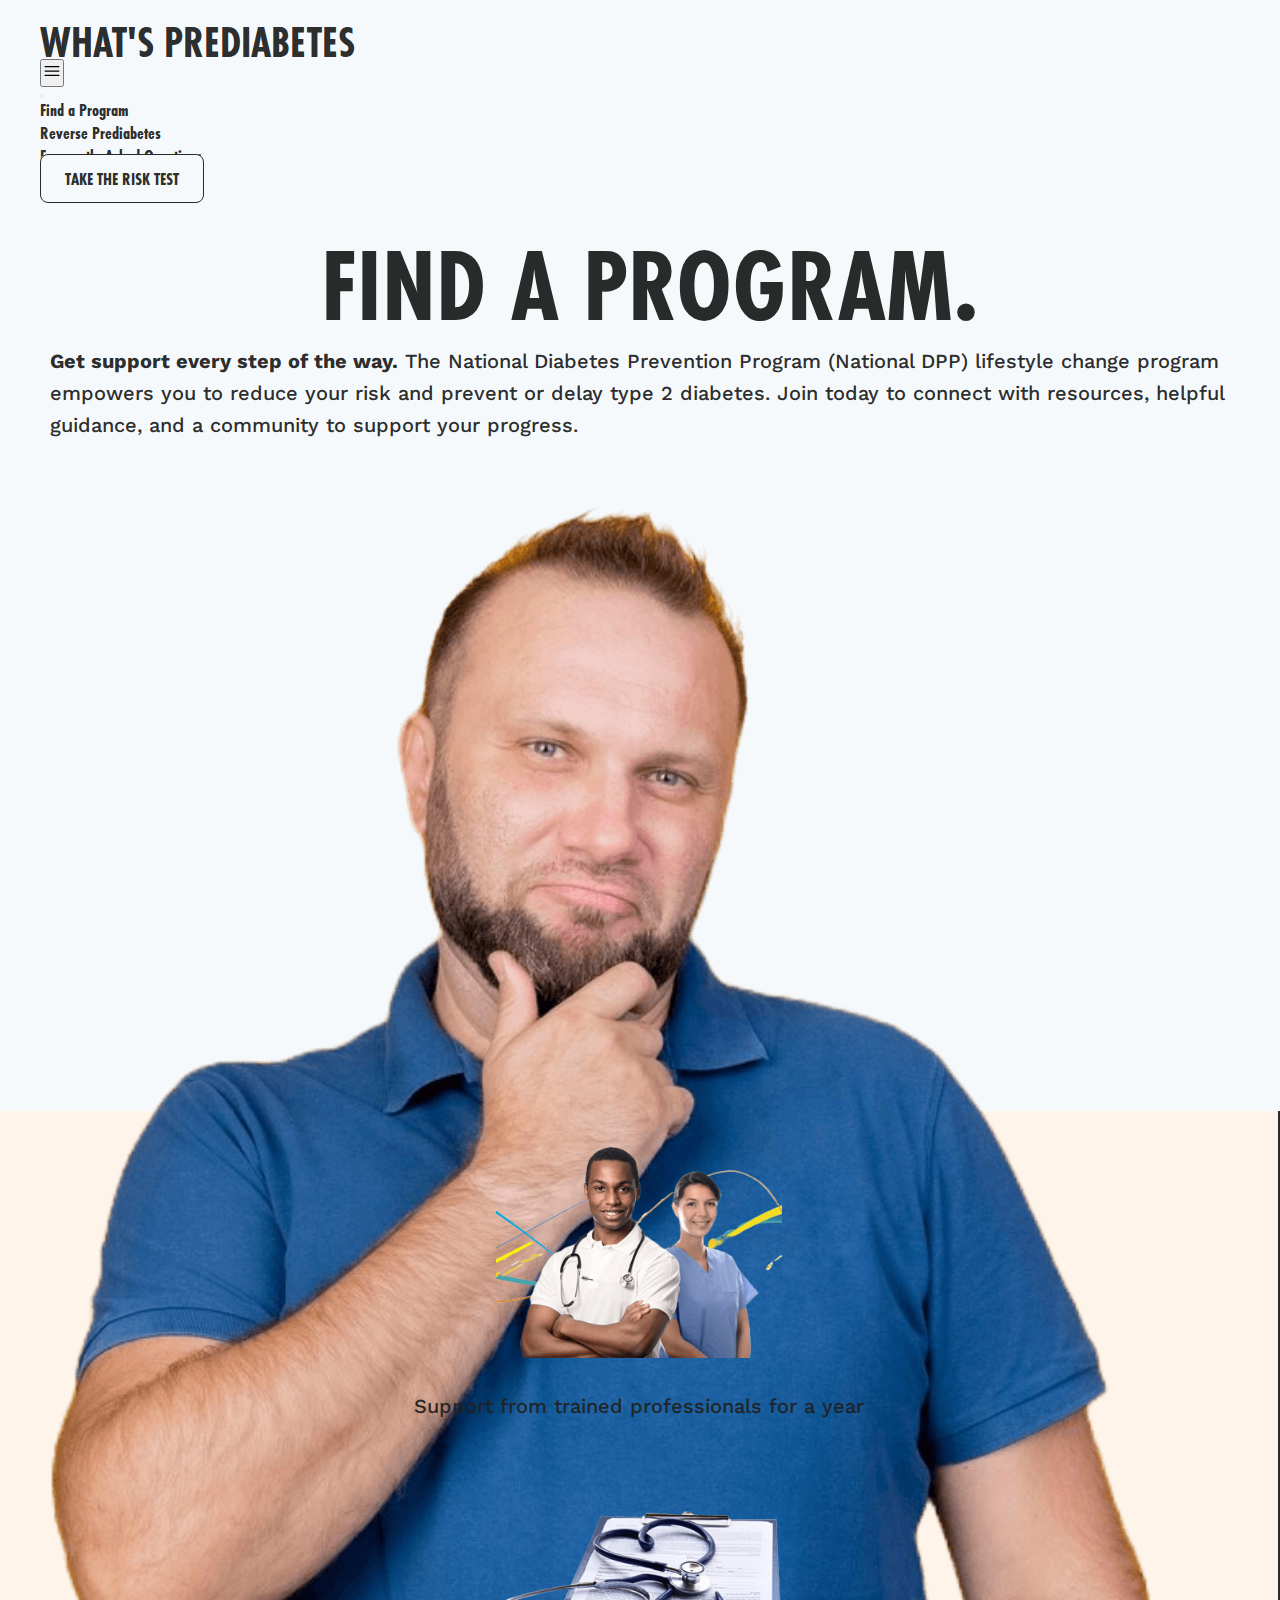
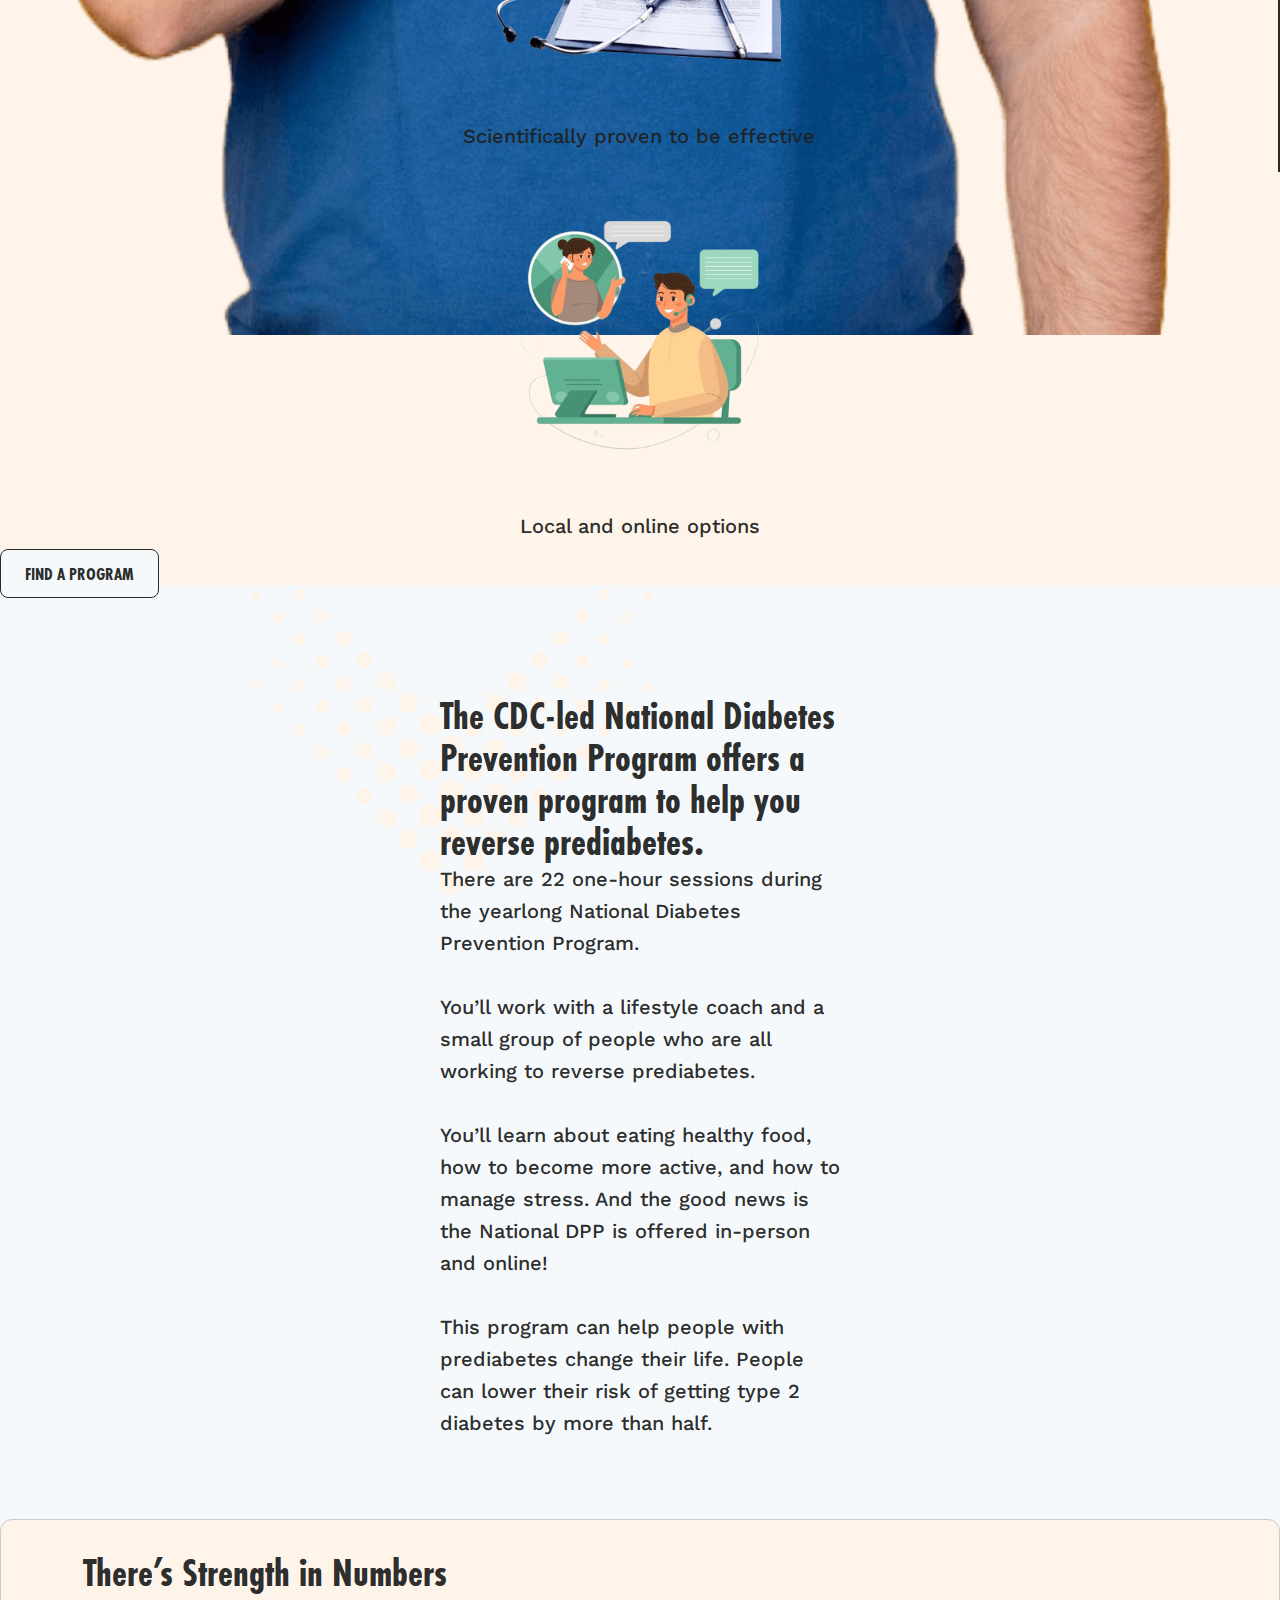
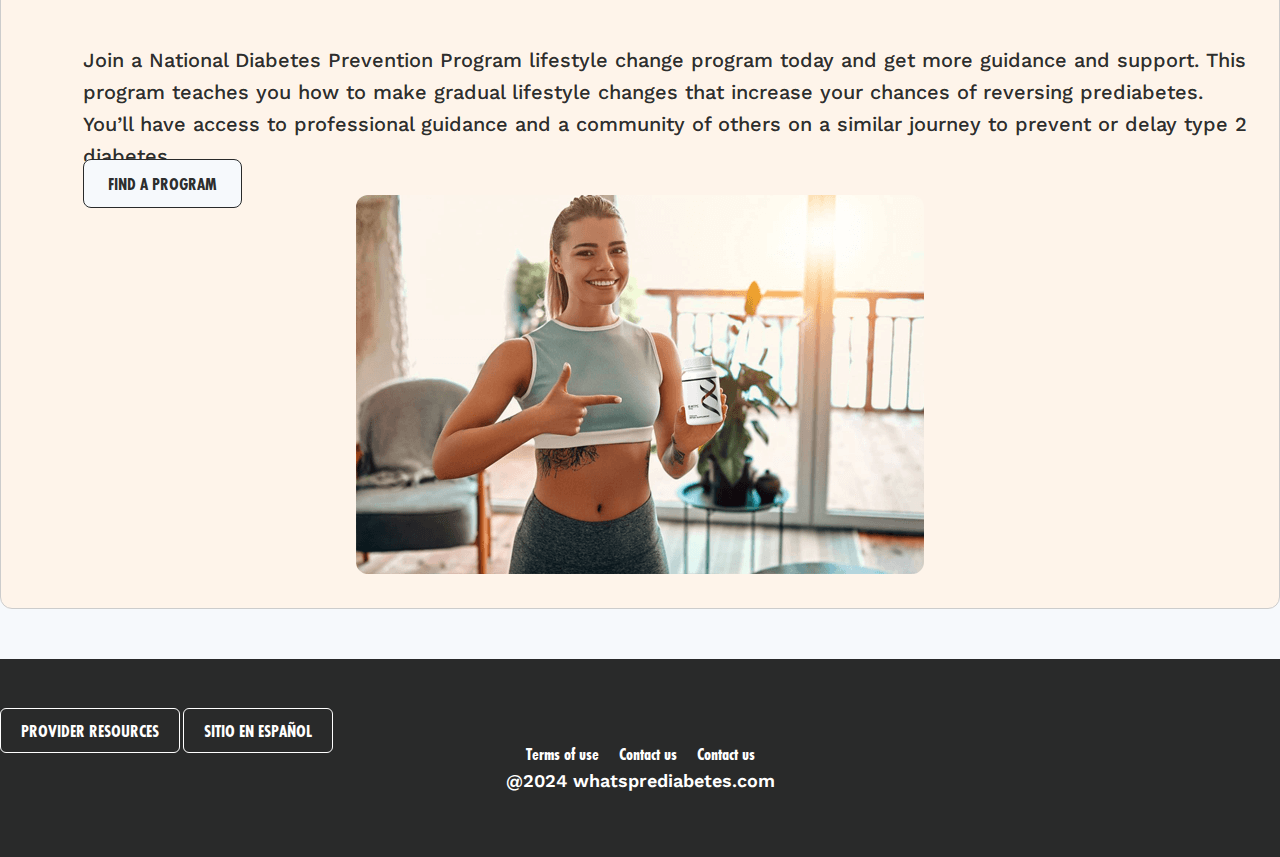
==== commit cf283874: "ok" ====
--- a/find-a-program.html
+++ b/find-a-program.html
@@ -36,61 +36,7 @@
       <header class="main-header">
          <nav class="navbar navbar-expand-xl bg-transparent text-brand">
             <a class="navbar-brand text-brand" href="./index.html">
-               <svg class="h-[35px] md:h-[49px] w-auto" width="171" height="49" xmlns="http://www.w3.org/2000/svg" fill="none" viewBox="0 0 171 49">
-                  <path
-                     fill="currentColor"
-                     d="M157.05 32.0615H162.689C162.689 31.2141 162.754 29.5845 163.927 29.5845C165.003 29.5845 165.166 31.2141 165.166 31.9963C165.166 33.9193 164.156 34.7015 162.135 34.7015C161.842 34.7015 161.548 34.669 161.255 34.6364V39.8186H166.828V37.7327C169.696 36.9504 171 34.5712 171 31.8986C171 27.7593 168.099 24.7607 163.927 24.7607C161.613 24.7607 159.136 25.8037 157.963 27.8571C157.116 29.3237 157.05 30.3341 157.05 32.0615ZM160.799 44.6424C160.799 46.4675 162.265 47.9668 164.09 47.9668C165.916 47.9668 167.382 46.435 167.382 44.6424C167.382 42.8172 165.916 41.3505 164.09 41.3505C162.265 41.3505 160.799 42.8172 160.799 44.6424Z"
-                  ></path>
-                  <path
-                     fill="currentColor"
-                     d="M155.448 26.6187C154.144 25.9342 152.71 25.5105 151.243 25.5105C147.332 25.5105 144.627 28.8676 144.627 32.6483C144.627 38.1565 150.168 38.9061 150.168 41.2202C150.168 42.1654 149.288 42.6543 148.44 42.6543C146.876 42.6543 145.605 41.481 144.725 40.275V47.0869C146.126 47.6736 147.625 48.0321 149.157 48.0321C153.329 48.0321 156.067 44.7077 156.067 40.6661C156.067 34.995 150.461 34.4083 150.461 32.192C150.461 31.3772 151.243 30.8883 151.993 30.8883C153.459 30.8883 154.698 32.1268 155.448 33.2676V26.6187Z"
-                  ></path>
-                  <path fill="currentColor" d="M142.883 47.641V42.4262H137.864V39.1017H142.361V34.1802H137.864V31.0187H142.883V25.9016H131.997V47.641H142.883Z"></path>
-                  <path fill="currentColor" d="M130.251 31.1165V25.9016H117.931V31.1165H121.158V47.641H127.024V31.1165H130.251Z"></path>
-                  <path fill="currentColor" d="M116.146 47.641V42.4262H111.127V39.1017H115.624V34.1802H111.127V31.0187H116.146V25.9016H105.26V47.641H116.146Z"></path>
-                  <path
-                     fill="currentColor"
-                     d="M88.8408 25.9016V47.641H97.0542C100.802 47.641 103.605 45.2617 103.605 41.4158C103.605 38.4498 102.041 36.8528 99.1401 36.4943C101.78 36.2661 103.182 34.7017 103.182 32.0617C103.182 29.9431 102.171 27.955 100.313 26.8794C98.912 26.0646 97.2498 25.9016 95.6527 25.9016H88.8408ZM94.7075 30.6276C94.9031 30.595 95.0986 30.595 95.2942 30.595C96.5001 30.595 97.3801 31.1816 97.3801 32.4854C97.3801 33.8217 96.272 34.3757 95.066 34.3757C94.9357 34.3757 94.8379 34.3757 94.7075 34.3431V30.6276ZM94.7075 38.7758C94.8705 38.7758 95.0009 38.7432 95.1638 38.7432C96.5001 38.7432 97.6083 39.3624 97.6083 40.8291C97.6083 42.2632 96.5327 42.9476 95.1964 42.9476C95.0335 42.9476 94.8705 42.9476 94.7075 42.9151V38.7758Z"
-                  ></path>
-                  <path
-                     fill="currentColor"
-                     d="M87.3537 47.641L82.7581 25.9016H75.5877L70.3402 47.641H76.4025L76.8914 44.8706H80.8351L81.2914 47.641H87.3537ZM77.6736 40.2424C78.0647 38.2217 78.3906 36.2009 78.684 34.1802C78.8143 33.1698 78.9121 32.1268 79.0425 31.1165C79.3032 34.1802 79.6943 37.2113 80.1506 40.2424H77.6736Z"
-                  ></path>
-                  <path fill="currentColor" d="M68.7911 47.6417V25.9016H62.9244V47.6417H68.7911Z"></path>
-                  <path fill="currentColor" d="M46.8517 21.7394V0H40.985V21.7394H46.8517Z"></path>
-                  <path
-                     fill="currentColor"
-                     d="M46.1551 25.9016V47.641H51.6307C55.1507 47.641 57.8559 46.6958 59.6485 43.4691C60.7893 41.4484 61.1478 39.1017 61.1478 36.7876C61.1478 30.4972 57.8559 25.9016 51.207 25.9016H46.1551ZM52.0218 31.3446C54.727 31.3446 55.1507 34.9298 55.1507 36.9506C55.1507 39.0691 54.7596 42.2958 52.0218 42.3936V31.3446Z"
-                  ></path>
-                  <path
-                     fill="currentColor"
-                     d="M0.00866699 0.218262V21.9577H5.48426C9.00428 21.9577 11.7095 21.0125 13.5021 17.7858C14.6428 15.765 15.0014 13.4183 15.0014 11.1043C15.0014 4.81385 11.7095 0.218262 5.06055 0.218262H0.00866699ZM5.87537 5.66126C8.58057 5.66126 9.00428 9.24647 9.00428 11.2672C9.00428 13.3858 8.61317 16.6124 5.87537 16.7102V5.66126Z"
-                  ></path>
-                  <path fill="currentColor" d="M44.0723 47.641V42.4262H39.053V39.1017H43.5509V34.1802H39.053V31.0187H44.0723V25.9016H33.1863V47.641H44.0723Z"></path>
-                  <path
-                     fill="currentColor"
-                     d="M31.4725 47.641L27.1051 38.6128C29.4518 37.5372 30.4622 35.712 30.4622 33.1698C30.4622 30.432 29.1585 27.7594 26.551 26.6512C25.1495 26.0646 23.5199 25.9016 22.0206 25.9016H16.0236V47.641H21.8903V41.481C21.8903 40.5358 21.8577 39.558 21.7925 38.6128C22.868 41.6439 24.0088 44.6425 25.1169 47.641H31.4725ZM21.8903 35.9728V30.7905C23.5525 30.7905 24.6281 31.475 24.6281 33.235C24.6281 34.6039 23.7806 35.9728 22.2814 35.9728H21.8903Z"
-                  ></path>
-                  <path
-                     fill="currentColor"
-                     d="M0 25.9016V47.641H5.8667V40.5032C10.8534 40.9595 14.406 38.5802 14.406 33.3002C14.406 30.4972 13.1349 27.8898 10.4949 26.7164C8.99561 26.0646 7.30079 25.9016 5.67115 25.9016H0ZM5.8667 35.6469V30.6602H6.25782C7.6919 30.6602 8.47413 31.8661 8.47413 33.2024C8.47413 34.6039 7.59412 35.6469 6.16004 35.6469H5.8667Z"
-                  ></path>
-                  <path fill="currentColor" d="M118.071 21.7394V16.5245H113.052V13.2001H117.55V8.27857H113.052V5.11707H118.071V0H107.185V21.7394H118.071Z"></path>
-                  <path
-                     fill="currentColor"
-                     d="M105.666 0H99.2781L97.9092 7.20301C97.681 8.37635 97.4855 9.58228 97.3225 10.7882C97.1921 11.929 97.0944 13.0371 96.9966 14.1779C96.6055 9.41932 95.7581 4.69336 94.9432 0H88.7832L93.7699 21.7394H99.7344L105.666 0Z"
-                  ></path>
-                  <path
-                     fill="currentColor"
-                     d="M90.8173 21.7394L86.2217 0H79.0513L73.8038 21.7394H79.8661L80.355 18.969H84.2987L84.755 21.7394H90.8173ZM81.1372 14.3408C81.5283 12.3201 81.8543 10.2993 82.1476 8.27857C82.278 7.26819 82.3757 6.22522 82.5061 5.21485C82.7669 8.27857 83.158 11.3097 83.6143 14.3408H81.1372Z"
-                  ></path>
-                  <path fill="currentColor" d="M72.1393 21.7394V0H66.2726V7.6919H61.7429V0H55.8762V21.7394H61.7429V13.0045H66.2726V21.7394H72.1393Z"></path>
-                  <path
-                     fill="currentColor"
-                     d="M33.0221 10.8827C33.0221 6.00665 30.8515 0.218262 25.126 0.218262C19.3691 0.218262 17.0726 5.94373 17.0726 10.8827C17.0726 13.6511 17.6074 16.9543 19.432 19.1564C20.8476 20.8551 22.9239 21.9562 25.1574 21.9562C31.0402 21.9562 33.0221 15.7903 33.0221 10.8827ZM27.1393 11.1029C27.1393 12.4557 26.982 16.6397 25.0316 16.6397C23.0812 16.6397 22.9553 12.4242 22.9553 11.0715C22.9553 9.71877 23.1441 5.50331 25.0945 5.50331C27.045 5.50331 27.1393 9.75023 27.1393 11.1029Z"
-                  ></path>
-                  <title>Do I have prediabetes?</title>
-               </svg>
+               <h2 class="text-logo">what's prediabetes</h2>
             </a>
             <button
                class="navbar-toggler bg-dark text-white px-3 py-2"
@@ -512,7 +458,7 @@
             </div>
          </div>
       </section>
-      <section class="imagine-yourself-section">
+      <!-- <section class="imagine-yourself-section">
          <div class="container mx-auto">
             <div class="row justify-content-center">
                <div class="col-md-5">
@@ -625,17 +571,12 @@
                </div>
             </div>
          </div>
-      </section>
+      </section> -->
       <section class="ad-section">
          <div class="container mx-auto">
             <div class="row">
                <div class="col-md-12">
                   <div class="reverse-tab-content-box row">
-                     <div class="col-md-6">
-                        <figure class="seniors-img">
-                           <img src="../assets/img/Seniors.png" alt="" />
-                        </figure>
-                     </div>
                      <div class="col-md-6">
                         <div class="strength">
                            <h3 class="text_40 text-brand fw-bold pb-3">There’s Strength in Numbers</h3>
@@ -647,11 +588,44 @@
                            <a href="../find-a-program" class="takeRisk w-50 d-inline-block mt-4 text-center"> Find a program</a>
                         </div>
                      </div>
+                     <div class="col-md-6">
+                        <figure class="seniors-img">
+                           <img src="./assets/img/tinfied-ad/Ad1.png" alt="" />
+                        </figure>
+                     </div>
                   </div>
                </div>
             </div>
          </div>
       </section>
+      <footer class="footer">
+         <div class="container mx-auto">
+            <div class="row justify-content-center">
+               <div class="col-md-10">
+                  <div class="d-flex align-items-center gap-4 justify-content-center">
+                     <a class="footer-a" href="https://www.cdc.gov/diabetes/prevention/details-about-the-program.html" target="_blank">Provider Resources</a>
+                     <a class="footer-a" href="https://doihaveprediabetes.org/es">Sitio en Español</a>
+                  </div>
+               </div>
+               <div class="col-md-10 mt-5">
+                  <ul class="footer-ul">
+                     <li>
+                        <a href="#">Terms of use</a>
+                     </li>
+                     <li>
+                        <a href="#">Contact us</a>
+                     </li>
+                     <li>
+                        <a href="#">Contact us</a>
+                     </li>
+                  </ul>
+               </div>
+               <div class="col-md-6">
+                  <p>@2024 whatsprediabetes.com</p>
+               </div>
+            </div>
+         </div>
+      </footer>
       <!-- js files -->
 
       <script
--- a/style.css
+++ b/style.css
@@ -198,6 +198,15 @@
 
 }
 
+.text-logo {
+    font-size: 44px;
+    font-weight: 700;
+    text-transform: uppercase;
+    width: 60%;
+    display: block;
+    text-wrap: balance;
+    line-height: 34px;
+}
 
 .takeRisk {
     padding: 12px 24px;
@@ -659,8 +668,64 @@
     text-align: center;
     display: flex;
     align-items: center;
-    justify-content: center;
-    width: 100%;
+    justify-content: space-between;
+    padding: 0 40px;
+    width: 100%;
+}
+
+.isAllStepsCompleted-bar button {
+    border: none;
+    outline: none;
+    background-color: var(--text-color);
+    color: #fff;
+    border-radius: 6px;
+    padding: 10px 30px;
+    font-size: 18px;
+    text-transform: uppercase;
+    display: flex;
+    align-items: center;
+    gap: 10px;
+}
+
+.isAllStepsCompleted-bar button svg {
+    fill: #fff;
+}
+
+.erbyd-input-wrapper {
+    width: 70%;
+    border-radius: 6px;
+    overflow: hidden;
+    border: 1px solid var(--text-color);
+}
+
+.erbyd-input-wrapper input {
+    padding: 10px 20px;
+    outline: none;
+    border: none;
+    font-size: 16px;
+    width: 70%;
+
+}
+
+.erbyd {
+    gap: 20px;
+}
+
+.erbyd-input-wrapper button {
+    border: none;
+    outline: none;
+    width: 30%;
+    background-color: var(--text-color);
+    color: #fff;
+    border-radius: 6px;
+    padding: 10px 30px;
+    font-size: 18px;
+    text-transform: uppercase;
+    display: flex;
+    align-items: center;
+    gap: 10px;
+    border-top-right-radius: 0;
+    border-bottom-right-radius: 0;
 }
 
 .isAllStepsCompleted-bar h1 {
@@ -806,7 +871,7 @@
     font-size: 32px;
     color: var(--text-color);
     font-weight: 700;
-    width: 50%;
+
 }
 
 .erbyd a {
@@ -1251,6 +1316,10 @@
     max-width: 100%;
     pointer-events: none;
     display: flex;
+}
+
+.find-program-third-box-svg svg g path {
+    fill: #fef4ea;
 }
 
 .find-program-third-box {
@@ -1501,4 +1570,39 @@
     font-family: 'Futura PT' !important;
     text-align: center;
     margin-top: 10px;
+}
+
+.footer {
+    padding: 60px 0;
+    background-color: var(--text-color);
+}
+
+.footer-a {
+    padding: 10px 20px;
+    border: 1px solid #fff;
+    font-size: 18px;
+    border-radius: 6px;
+    color: #fff;
+    text-transform: uppercase;
+    background-color: transparent;
+}
+
+.footer-ul {
+    display: flex;
+    align-items: center;
+    justify-content: center;
+    gap: 20px;
+}
+
+.footer-ul li a {
+    font-size: 18px;
+    color: #fff;
+    font-weight: 600;
+}
+
+.footer p {
+    font-size: 18px;
+    color: #fff;
+    font-weight: 600;
+    text-align: center;
 }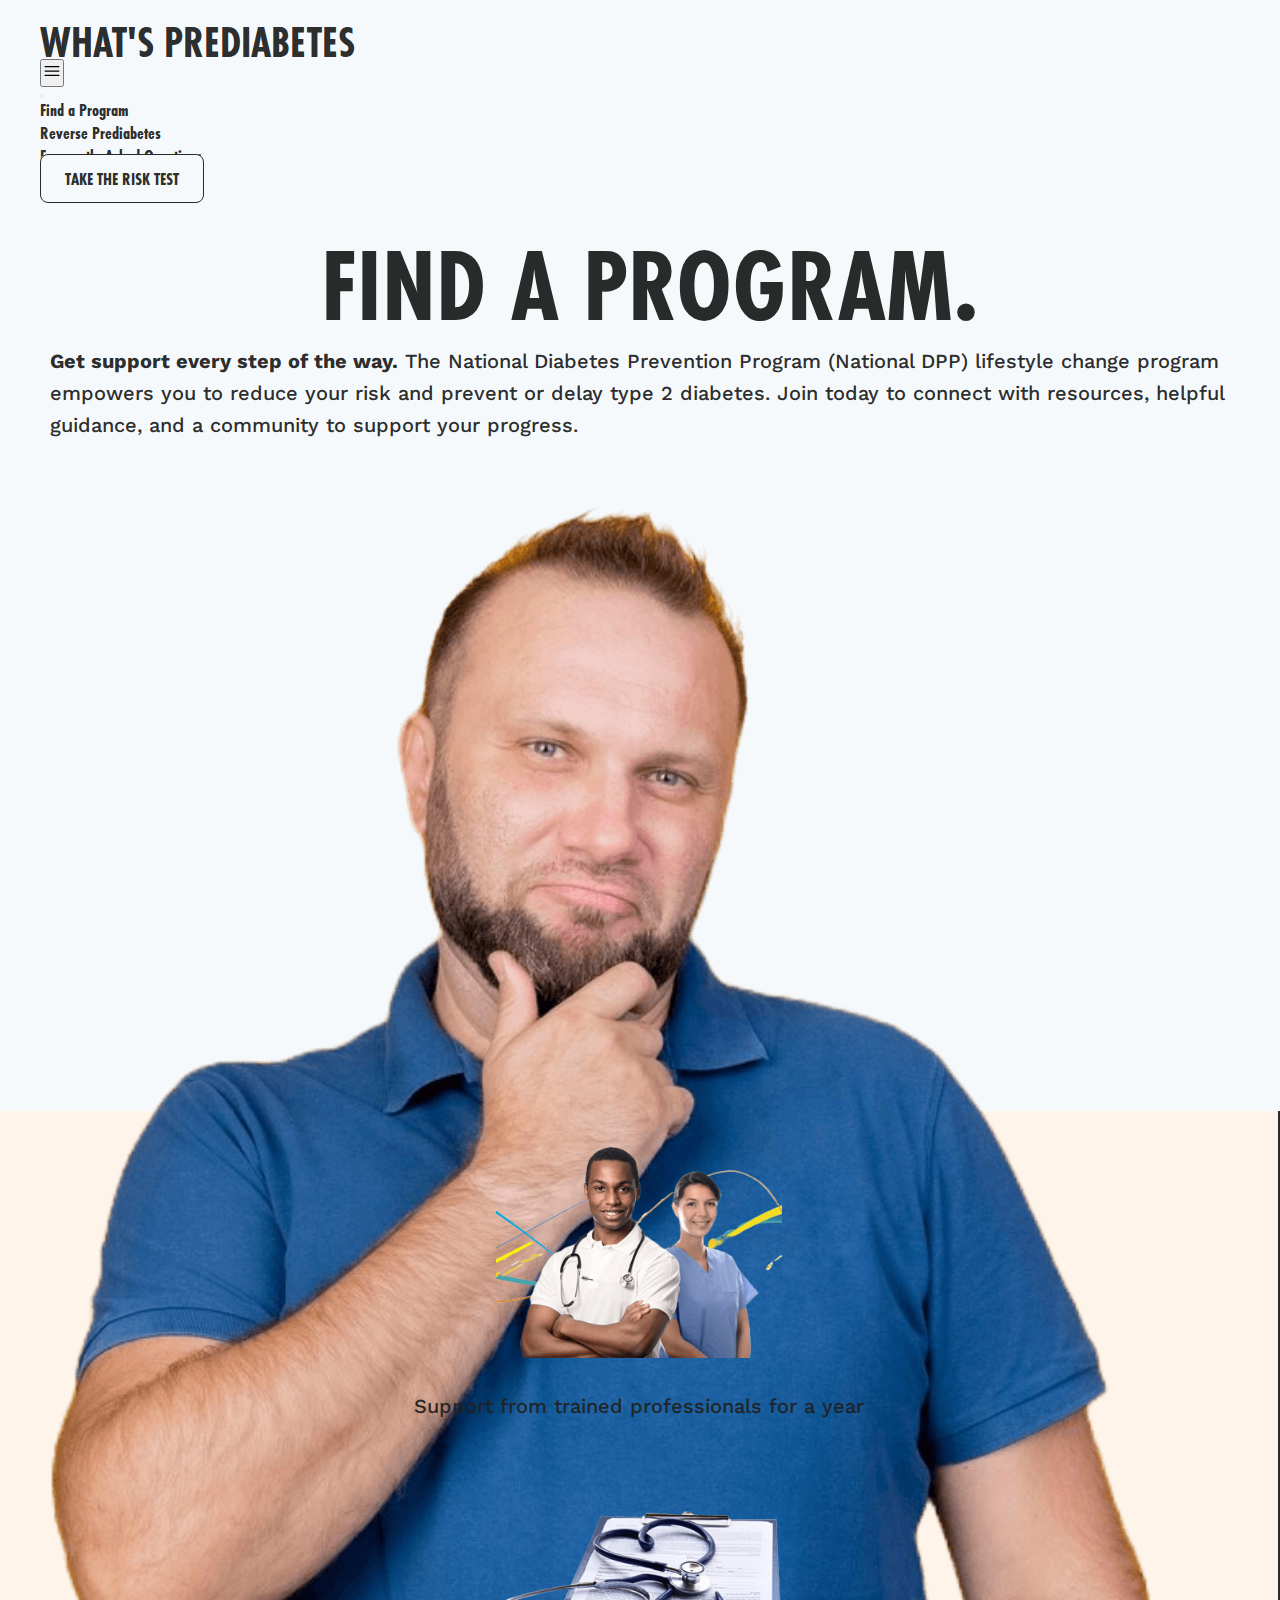
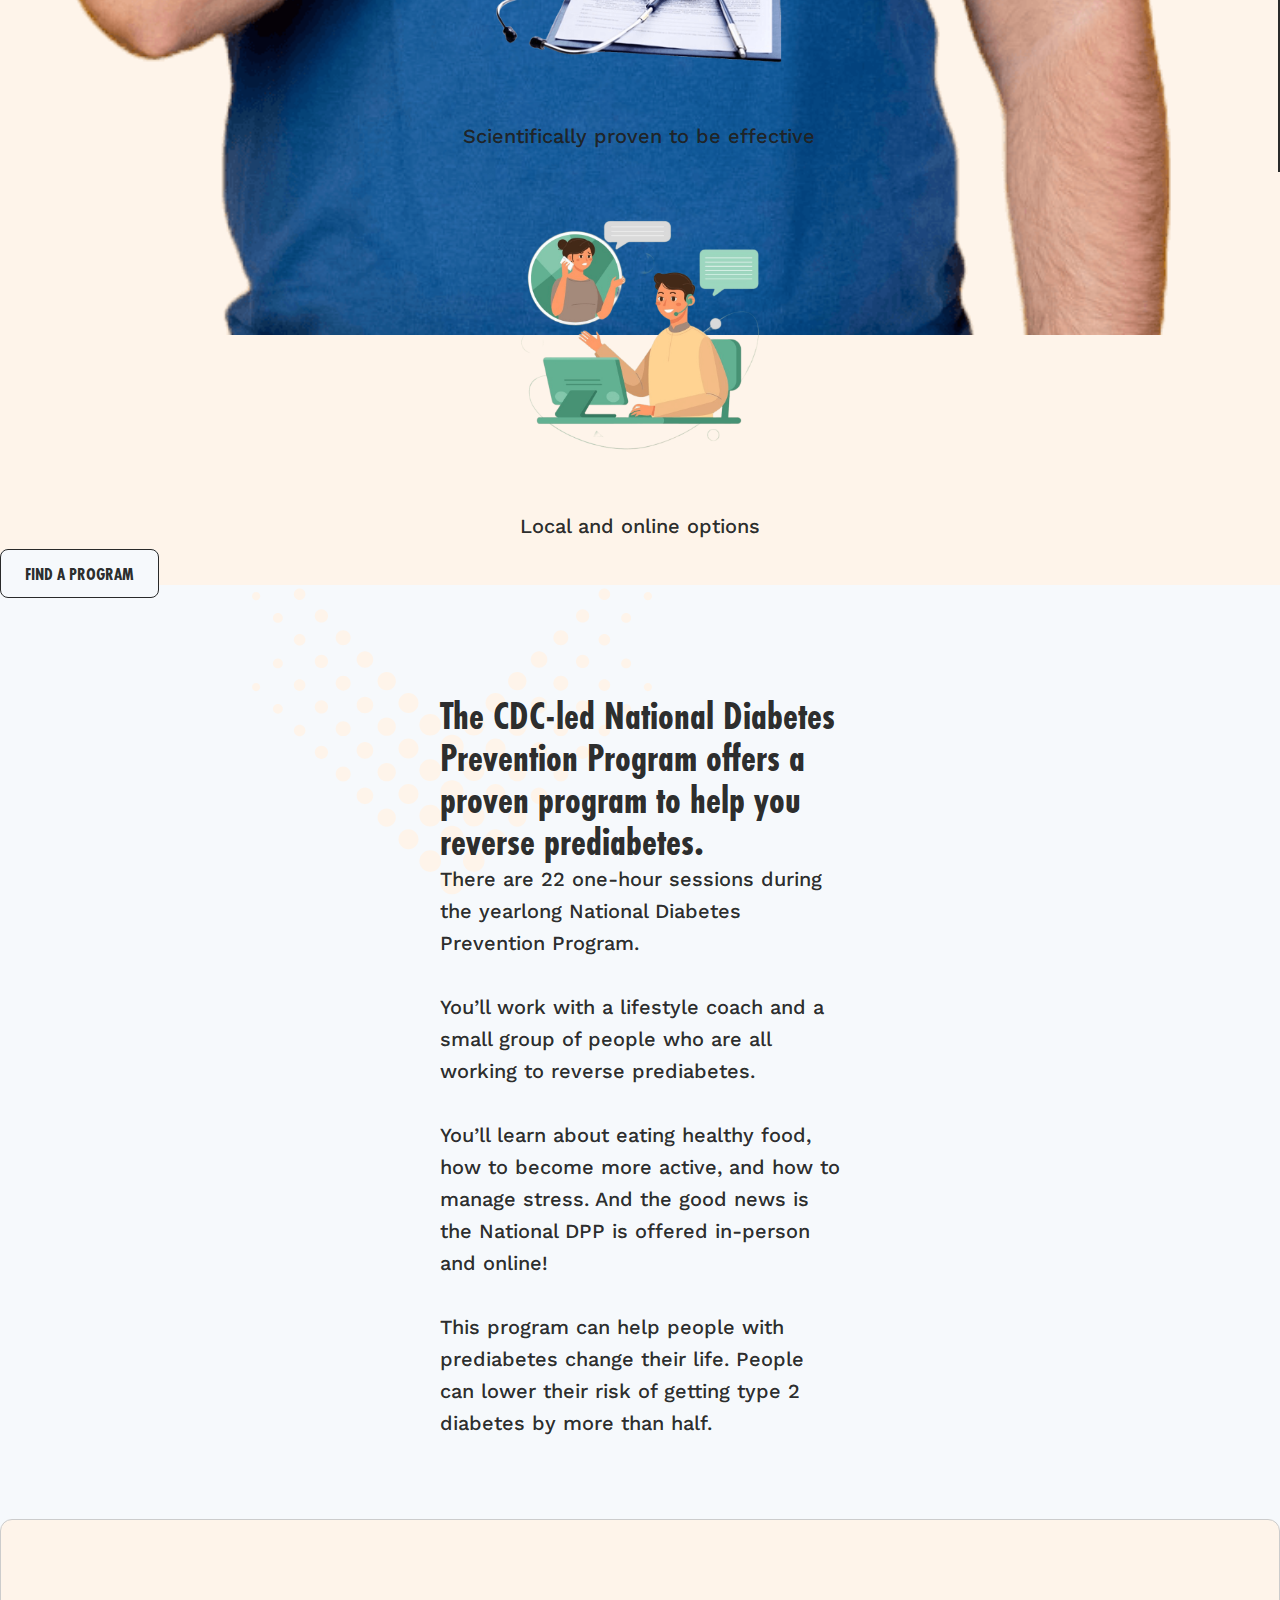
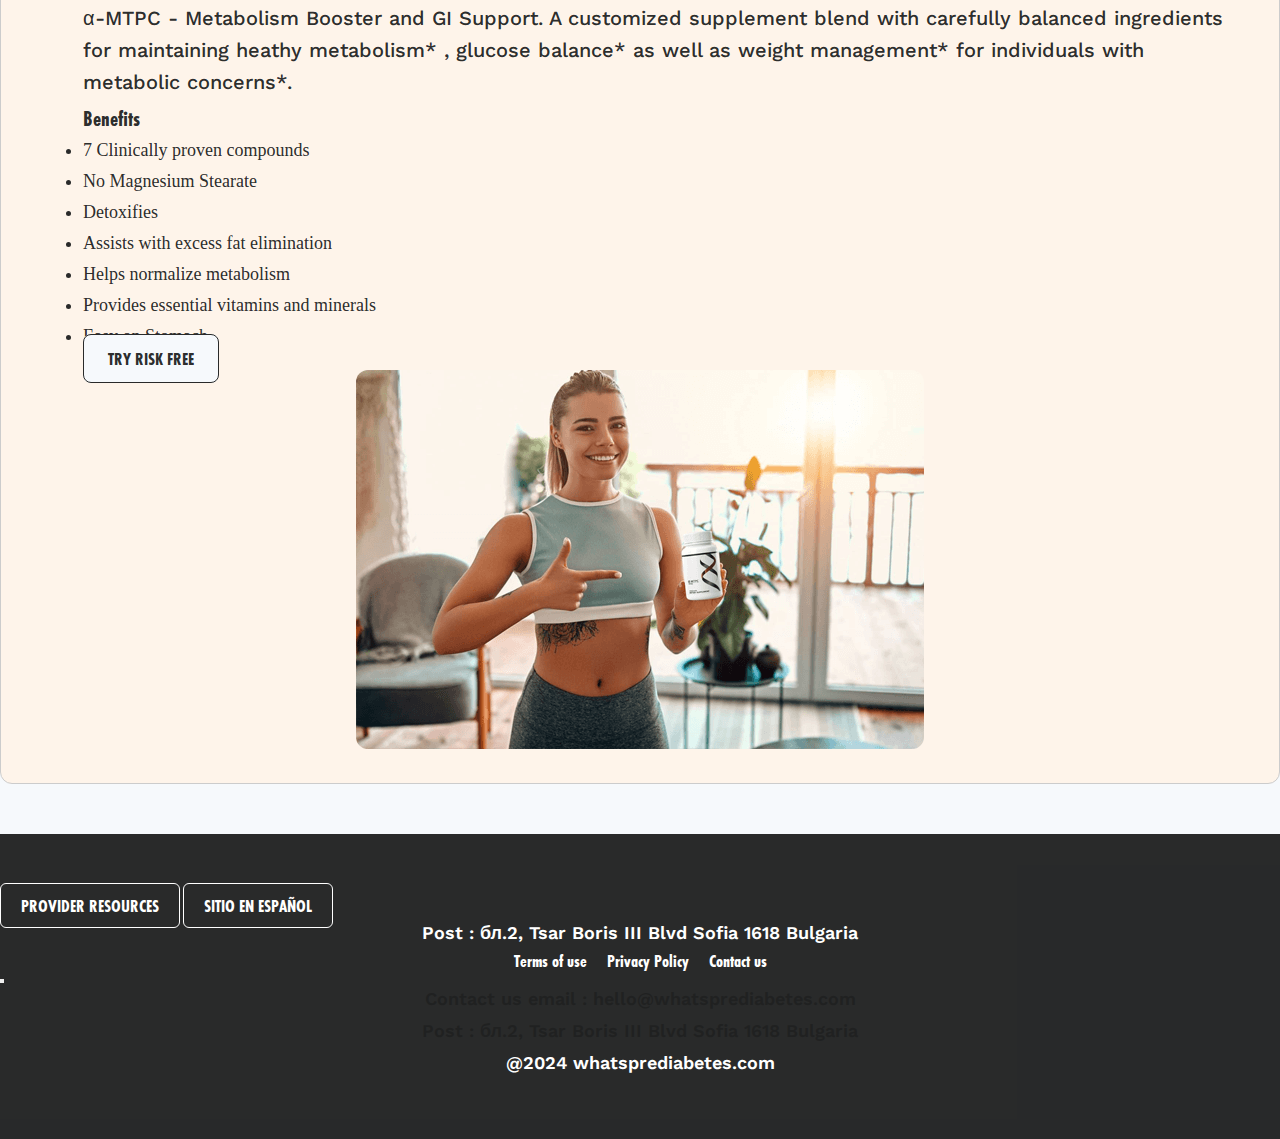
==== commit 0b8e9667: "ok" ====
--- a/find-a-program.html
+++ b/find-a-program.html
@@ -3,6 +3,7 @@
    <head>
       <meta charset="UTF-8" />
       <meta name="viewport" content="width=device-width, initial-scale=1.0" />
+      <meta name="google" content="notranslate" />
       <title>Do I have prediabetes?</title>
       <!-- Font Link -->
       <link href="https://fonts.googleapis.com/css2?family=Work+Sans:wght@400;500;600;700&display=swap" rel="stylesheet" />
@@ -34,6 +35,9 @@
 
    <body>
       <header class="main-header">
+         <nav>
+            <div id="google_translate_element"></div>
+         </nav>
          <nav class="navbar navbar-expand-xl bg-transparent text-brand">
             <a class="navbar-brand text-brand" href="./index.html">
                <h2 class="text-logo">what's prediabetes</h2>
@@ -126,7 +130,7 @@
                   </div>
                   <div class="col-md-12 text-center">
                      <div class="py-5 my-5">
-                        <a href="https://www.cdc.gov/diabetes/prevention/find-a-program.html/" class="takeRisk d-inline-block text-center w-25">Find a program</a>
+                        <a href="https://www.cdc.gov/diabetes/prevention/find-a-program.html/" class="takeRisk d-inline-block text-center w-25" target="_blank">Find a program</a>
                      </div>
                   </div>
                </div>
@@ -576,16 +580,24 @@
          <div class="container mx-auto">
             <div class="row">
                <div class="col-md-12">
-                  <div class="reverse-tab-content-box row">
+                  <div class="reverse-tab-content-box row align-items-center">
                      <div class="col-md-6">
                         <div class="strength">
-                           <h3 class="text_40 text-brand fw-bold pb-3">There’s Strength in Numbers</h3>
                            <p class="text_20 font-medium text-left mt-4">
-                              Join a National Diabetes Prevention Program lifestyle change program today and get more guidance and support. This program teaches you how to make gradual lifestyle
-                              changes that increase your chances of reversing prediabetes. You’ll have access to professional guidance and a community of others on a similar journey to prevent or
-                              delay type 2 diabetes.
+                              α-MTPC - Metabolism Booster and GI Support. A customized supplement blend with carefully balanced ingredients for maintaining heathy metabolism* , glucose balance* as
+                              well as weight management* for individuals with metabolic concerns*.
                            </p>
-                           <a href="../find-a-program" class="takeRisk w-50 d-inline-block mt-4 text-center"> Find a program</a>
+                           <h3>Benefits</h3>
+                           <ul>
+                              <li>7 Clinically proven compounds</li>
+                              <li>No Magnesium Stearate</li>
+                              <li>Detoxifies</li>
+                              <li>Assists with excess fat elimination</li>
+                              <li>Helps normalize metabolism</li>
+                              <li>Provides essential vitamins and minerals</li>
+                              <li>Easy on Stomach</li>
+                           </ul>
+                           <a href="https://wellnessbay.xyz/products/%CE%B1-mtpc" class="takeRisk w-50 d-inline-block mt-4 text-center" target="_blank"> Try Risk Free </a>
                         </div>
                      </div>
                      <div class="col-md-6">
@@ -607,18 +619,40 @@
                      <a class="footer-a" href="https://doihaveprediabetes.org/es">Sitio en Español</a>
                   </div>
                </div>
-               <div class="col-md-10 mt-5">
+               <div class="col-md-6 mt-4">
+                  <p>Post : бл.2, Tsar Boris III Blvd Sofia 1618 Bulgaria</p>
+               </div>
+               <div class="col-md-10 mt-2">
                   <ul class="footer-ul">
                      <li>
-                        <a href="#">Terms of use</a>
+                        <a href="https://www.google.com/" target="_blank">Terms of use</a>
                      </li>
                      <li>
-                        <a href="#">Contact us</a>
+                        <a href="https://www.google.com/" target="_blank">Privacy Policy</a>
                      </li>
                      <li>
-                        <a href="#">Contact us</a>
+                        <a href="#" data-bs-toggle="modal" data-bs-target="#staticBackdrop">Contact us</a>
+                        <!-- Button trigger modal -->
+                        <!-- <button type="button" class="btn btn-primary" >This is a bootstrap Modal</button> -->
                      </li>
                   </ul>
+                  <div class="modal fade" id="staticBackdrop" data-bs-backdrop="static" data-bs-keyboard="false" tabindex="-1" aria-labelledby="staticBackdropLabel" aria-hidden="true">
+                     <div class="modal-dialog modal-dialog-centered">
+                        <div class="modal-content">
+                           <div class="modal-header">
+                              <button type="button" class="btn-close" data-bs-dismiss="modal" aria-label="Close"></button>
+                           </div>
+                           <div class="modal-body">
+                              <div class="p-5">
+                                 <p class="text_16 font-medium text-brand">
+                                    Contact us email : hello@whatsprediabetes.com <br />
+                                    Post : бл.2, Tsar Boris III Blvd Sofia 1618 Bulgaria
+                                 </p>
+                              </div>
+                           </div>
+                        </div>
+                     </div>
+                  </div>
                </div>
                <div class="col-md-6">
                   <p>@2024 whatsprediabetes.com</p>
@@ -633,7 +667,18 @@
          integrity="sha384-ka7Sk0Gln4gmtz2MlQnikT1wXgYsOg+OMhuP+IlRH9sENBO0LRn5q+8nbTov4+1p"
          crossorigin="anonymous"
       ></script>
-
+      <script type="text/javascript">
+         function googleTranslateElementInit() {
+            new google.translate.TranslateElement(
+               {
+                  pageLanguage: "en", // Set the default language to English
+                  includedLanguages: "es,en", // Specify the languages to include (Spanish and English)
+               },
+               "google_translate_element"
+            );
+         }
+      </script>
+      <script type="text/javascript" src="https://translate.google.com/translate_a/element.js?cb=googleTranslateElementInit"></script>
       <script>
          // Show loading spinner while jQuery is being loaded
          document.getElementById("loadingSpinner").style.display = "block";
--- a/style.css
+++ b/style.css
@@ -823,7 +823,7 @@
 .answers-box {
     padding: 60px 40px;
     gap: 40px;
-    margin-bottom: 90px;
+    margin-bottom: 0px;
 }
 
 .answers-wrapper-inficator {
@@ -831,6 +831,18 @@
     top: 5px;
     left: 50%;
     transform: translateY(-50%);
+}
+
+.noopener a {
+    display: block;
+    text-align: center;
+}
+
+.noopener a img {
+    height: 130px;
+    object-fit: cover;
+    width: 70% !important;
+    margin: 0 auto;
 }
 
 .answers-wrapper-inficator svg path {
@@ -1175,6 +1187,7 @@
     background-color: var(--secondary-color);
     border-radius: 12px;
     height: 100%;
+    align-items: center;
 }
 
 .reverse-tab-content-row .col-md-4,
@@ -1220,6 +1233,23 @@
 
 .reverse-tab-content-box .strength {
     padding-left: 50px;
+}
+
+.strength h3 {
+    font-size: 22px;
+    font-weight: 700;
+}
+
+.strength ul {
+    display: flex;
+    flex-direction: column;
+    gap: 10px;
+    list-style: disc;
+}
+
+.strength ul li {
+    font-size: 18px;
+    font-weight: 500;
 }
 
 .reverse-tab-content-box-contact {
@@ -1605,4 +1635,24 @@
     color: #fff;
     font-weight: 600;
     text-align: center;
+    margin: 0;
+}
+
+#aboutSection h3 {
+    font-size: 44px;
+    font-weight: 700;
+    color: var(--text-color);
+    margin-bottom: 30px;
+    text-align: center;
+}
+
+#aboutSection p {
+    color: var(--text-color);
+    font-size: 18px;
+    font-weight: 500;
+    text-align: center;
+}
+
+.about-risk-test {
+    padding: 40px 0;
 }--- a/responsive.css
+++ b/responsive.css
@@ -3,6 +3,10 @@
     html,
     body {
         overflow-x: hidden;
+    }
+
+    .navbar-brand {
+        width: 50%;
     }
 
     h3 {
@@ -15,6 +19,47 @@
         display: none;
     }
 
+    .offcanvas-end {
+        width: 100%;
+    }
+
+    .navbar-nav {
+        gap: 20px !important;
+        margin-top: 15px;
+    }
+
+    .navbar .navbar-nav .nav-link {
+        color: var(--text-color) !important;
+        font-size: 18px;
+        font-weight: 700;
+        text-align: center;
+        border: 1px solid;
+        width: 60%;
+        margin: 0 auto;
+        border-radius: 6px;
+        padding: 11px;
+    }
+
+    .offcanvas-header {
+        justify-content: flex-end !important;
+        padding: 25px 43px;
+    }
+
+    .offcanvas-header .btn-close {
+        font-size: 16px;
+        color: var(--text-color);
+    }
+
+    .nav-item {
+        text-align: center;
+    }
+
+    .nav-item .takeRisk {
+        margin: 0 auto;
+        width: 60% !important;
+        display: block;
+
+    }
 
     .sr-step-counter {
         display: flex !important;
@@ -166,13 +211,18 @@
 
     .hero-section-box {
         padding: 30px;
+        text-align: center;
     }
 
     .hero-section-box h2 {
-        font-size: 44px;
+        font-size: 36px;
         font-weight: 700;
         margin-bottom: 30px;
         line-height: 42px;
+    }
+
+    .forth-section h2 {
+        font-size: 30px !important;
     }
 
     .hero-section-wrapper {
@@ -225,7 +275,7 @@
     }
 
     .takeRisk {
-        width: 70% !important;
+        width: 100% !important;
     }
 
     .explore-health-tips-wrapper .col-md-6 {
@@ -413,4 +463,44 @@
         padding: 0;
     }
 
+    .noopener a img {
+        width: 100%;
+        height: auto;
+    }
+
+    .isAllStepsCompleted-bar {
+        padding: 0 18px;
+    }
+
+    .isAllStepsCompleted-bar h1 {
+        font-size: 18px;
+    }
+
+    .isAllStepsCompleted-bar button {
+        padding: 8px 20px;
+    }
+
+    .erbyd-input-wrapper {
+        width: 100%;
+        flex-direction: column;
+        border: none;
+        border-radius: 0;
+        gap: 10px;
+    }
+
+    .erbyd-input-wrapper input {
+        width: 100%;
+        overflow: hidden;
+        border: 1px solid var(--text-color);
+        border-radius: 6px !important;
+
+    }
+
+    .erbyd-input-wrapper button {
+        width: 100%;
+        border-radius: 6px !important;
+        text-align: center;
+        display: flex;
+        justify-content: center;
+    }
 }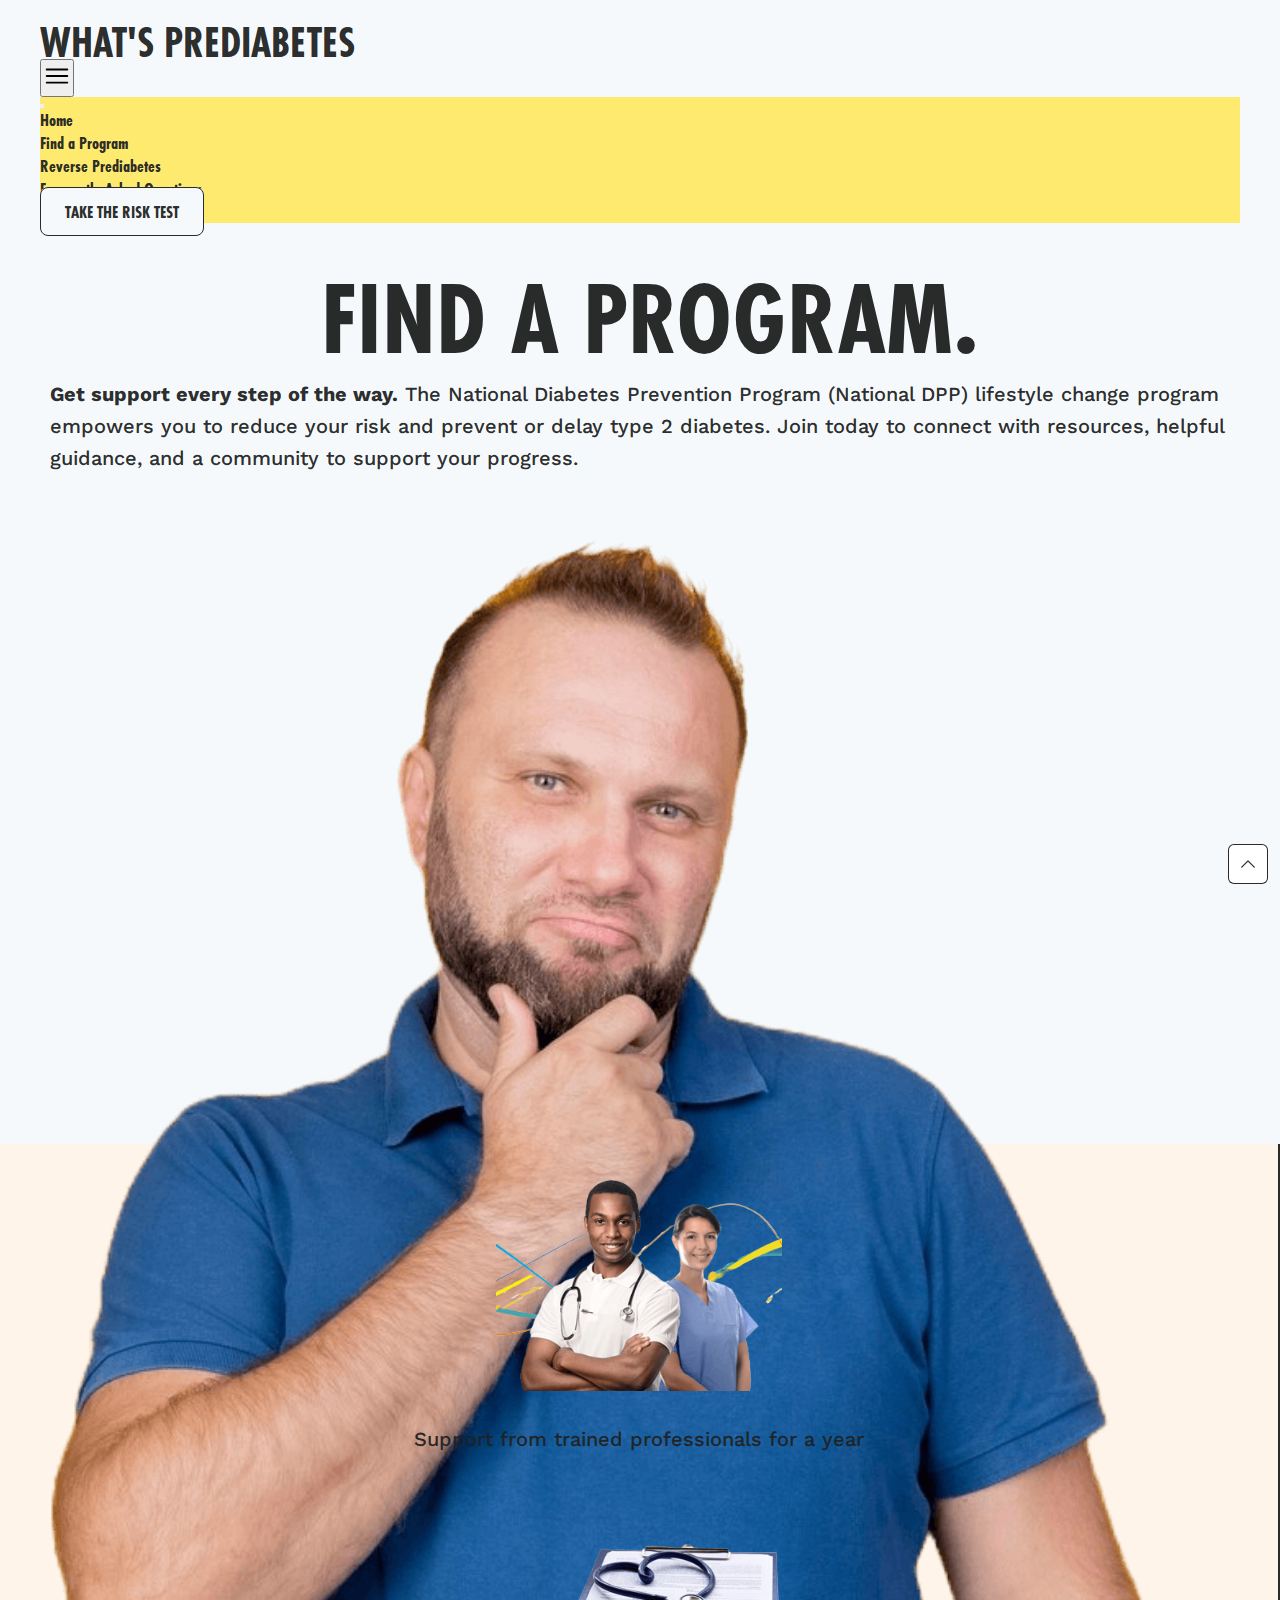
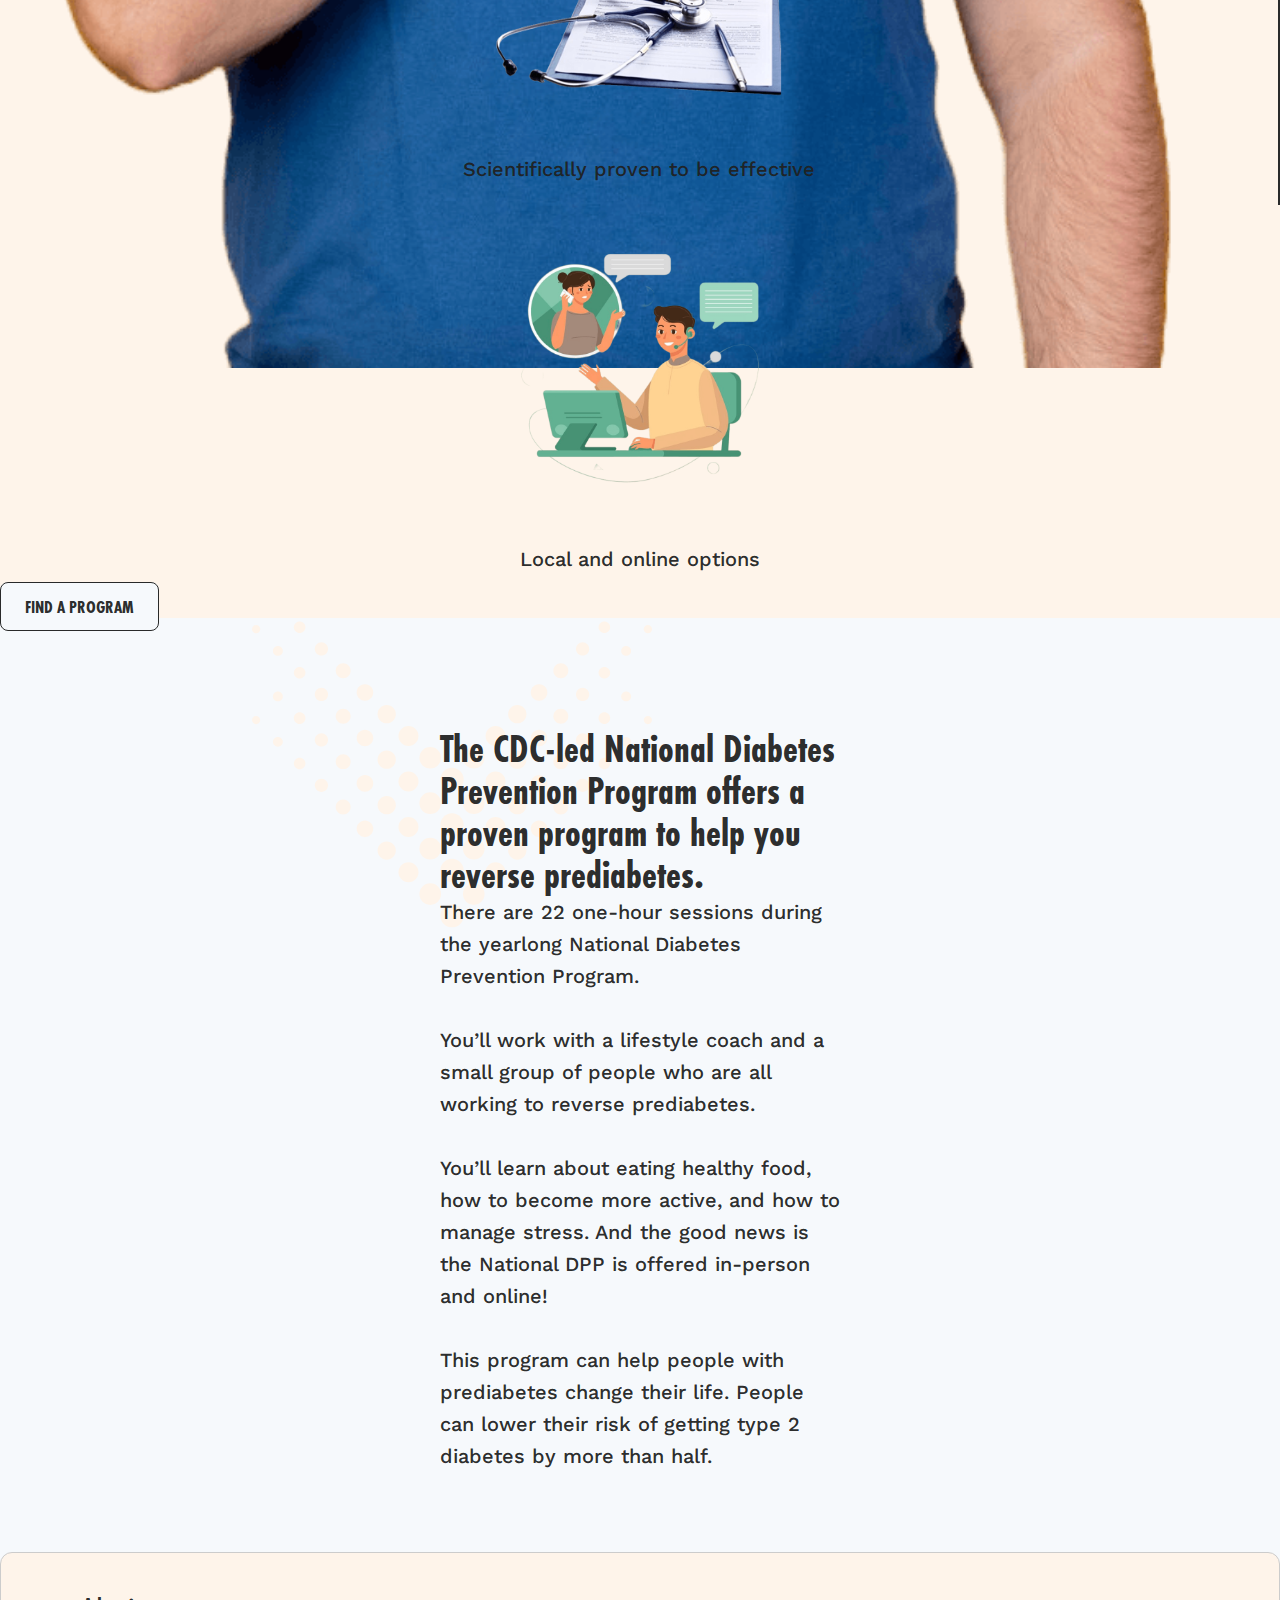
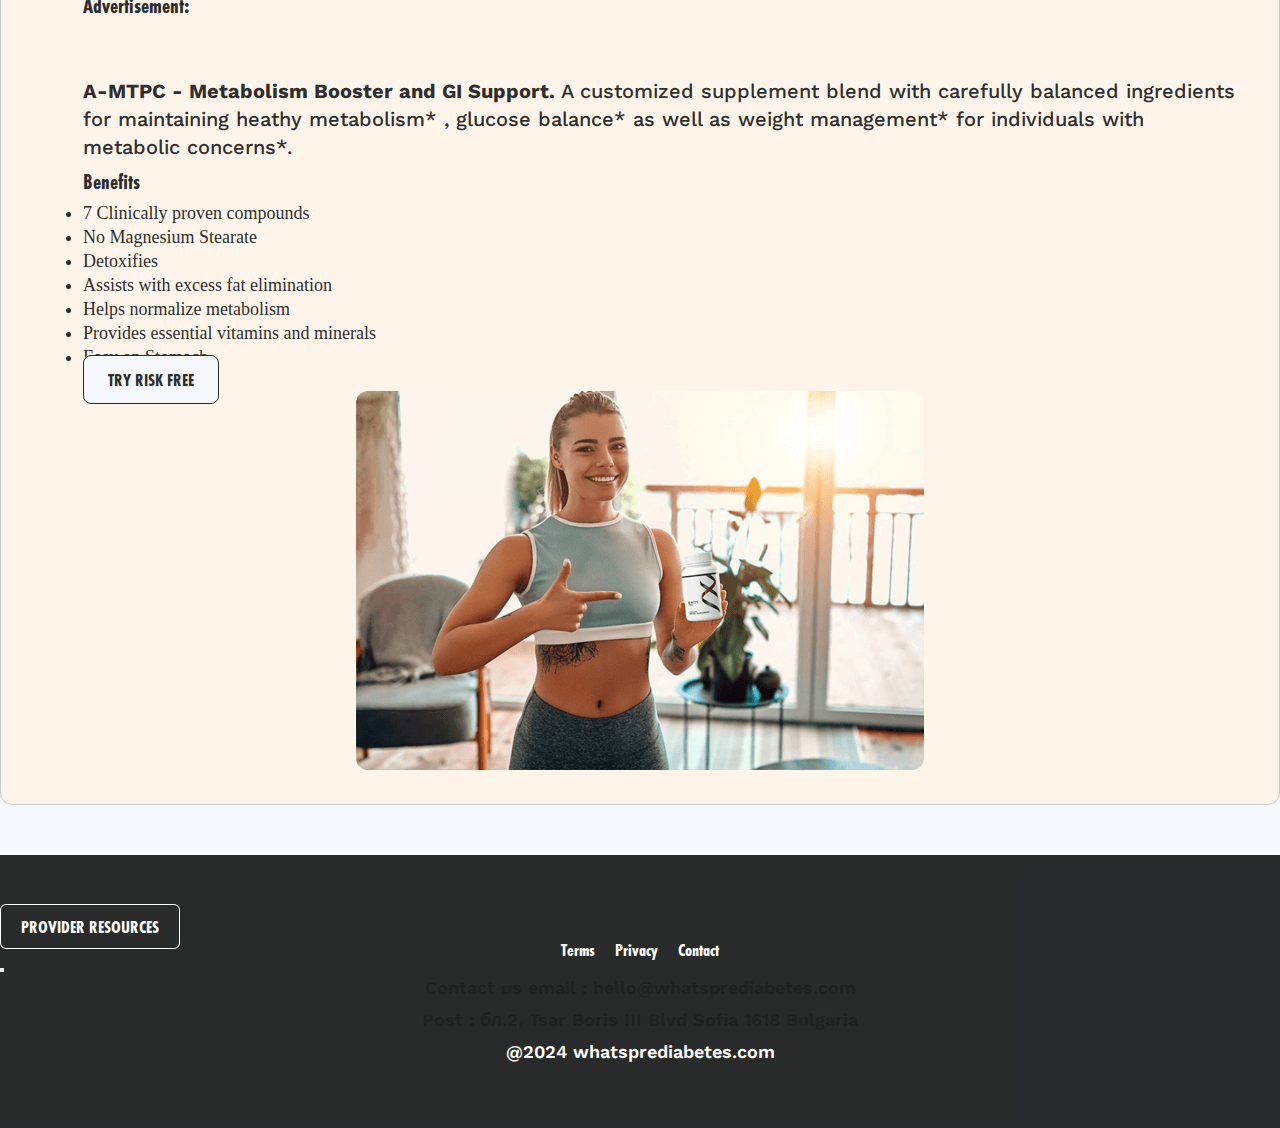
==== commit e5efd382: "ok" ====
--- a/find-a-program.html
+++ b/find-a-program.html
@@ -35,15 +35,12 @@
 
    <body>
       <header class="main-header">
-         <nav>
-            <div id="google_translate_element"></div>
-         </nav>
          <nav class="navbar navbar-expand-xl bg-transparent text-brand">
             <a class="navbar-brand text-brand" href="./index.html">
                <h2 class="text-logo">what's prediabetes</h2>
             </a>
             <button
-               class="navbar-toggler bg-dark text-white px-3 py-2"
+               class="navbar-toggler bg-transparent text-black px-3 py-2"
                type="button"
                data-bs-toggle="offcanvas"
                data-bs-target="#navbarOffcanvas"
@@ -51,7 +48,7 @@
                aria-expanded="false"
                aria-label="Toggle navigation"
             >
-               <svg xmlns="http://www.w3.org/2000/svg" fill="none" width="20px" viewBox="0 0 24 24" stroke-width="1.5" stroke="currentColor" class="w-6 h-6">
+               <svg xmlns="http://www.w3.org/2000/svg" fill="none" width="30px" viewBox="0 0 24 24" stroke-width="1.5" stroke="currentColor" class="w-6 h-6">
                   <path stroke-linecap="round" stroke-linejoin="round" d="M3.75 6.75h16.5M3.75 12h16.5m-16.5 5.25h16.5" />
                </svg>
             </button>
@@ -62,6 +59,9 @@
                <div class="offcanvas-body">
                   <div class="navbar-nav justify-content-end flex-grow-1 pe-3">
                      <ul class="navbar-nav mb-2 mb-lg-0 gap-4 text-uppercase">
+                        <li class="nav-item d-lg-none">
+                           <a class="nav-link" href="./index.html" target="_self" title="">Home</a>
+                        </li>
                         <li class="nav-item">
                            <a class="nav-link active" href="./index.html" target="_self" title="">Find a Program</a>
                         </li>
@@ -583,11 +583,12 @@
                   <div class="reverse-tab-content-box row align-items-center">
                      <div class="col-md-6">
                         <div class="strength">
-                           <p class="text_20 font-medium text-left mt-4">
-                              α-MTPC - Metabolism Booster and GI Support. A customized supplement blend with carefully balanced ingredients for maintaining heathy metabolism* , glucose balance* as
-                              well as weight management* for individuals with metabolic concerns*.
+                           <h3 class="mb-0">Advertisement:</h3>
+                           <p class="text_20 font-medium text-left mt-0 mb-0">
+                              <strong> A-MTPC - Metabolism Booster and GI Support.</strong> A customized supplement blend with carefully balanced ingredients for maintaining heathy metabolism* ,
+                              glucose balance* as well as weight management* for individuals with metabolic concerns*.
                            </p>
-                           <h3>Benefits</h3>
+                           <h3 class="mb-0">Benefits</h3>
                            <ul>
                               <li>7 Clinically proven compounds</li>
                               <li>No Magnesium Stearate</li>
@@ -616,22 +617,19 @@
                <div class="col-md-10">
                   <div class="d-flex align-items-center gap-4 justify-content-center">
                      <a class="footer-a" href="https://www.cdc.gov/diabetes/prevention/details-about-the-program.html" target="_blank">Provider Resources</a>
-                     <a class="footer-a" href="https://doihaveprediabetes.org/es">Sitio en Español</a>
-                  </div>
-               </div>
-               <div class="col-md-6 mt-4">
-                  <p>Post : бл.2, Tsar Boris III Blvd Sofia 1618 Bulgaria</p>
-               </div>
+                  </div>
+               </div>
+
                <div class="col-md-10 mt-2">
                   <ul class="footer-ul">
                      <li>
-                        <a href="https://www.google.com/" target="_blank">Terms of use</a>
+                        <a href="https://www.google.com/" target="_blank">Terms </a>
                      </li>
                      <li>
-                        <a href="https://www.google.com/" target="_blank">Privacy Policy</a>
+                        <a href="https://www.google.com/" target="_blank">Privacy </a>
                      </li>
                      <li>
-                        <a href="#" data-bs-toggle="modal" data-bs-target="#staticBackdrop">Contact us</a>
+                        <a href="#" data-bs-toggle="modal" data-bs-target="#staticBackdrop">Contact </a>
                         <!-- Button trigger modal -->
                         <!-- <button type="button" class="btn btn-primary" >This is a bootstrap Modal</button> -->
                      </li>
@@ -660,6 +658,11 @@
             </div>
          </div>
       </footer>
+      <a class="bottomToTop" href="#body">
+         <svg xmlns="http://www.w3.org/2000/svg" fill="none" width="20" viewBox="0 0 24 24" stroke-width="1.5" stroke="currentColor" class="w-6 h-6">
+            <path stroke-linecap="round" stroke-linejoin="round" d="m4.5 15.75 7.5-7.5 7.5 7.5" />
+         </svg>
+      </a>
       <!-- js files -->
 
       <script
@@ -667,18 +670,7 @@
          integrity="sha384-ka7Sk0Gln4gmtz2MlQnikT1wXgYsOg+OMhuP+IlRH9sENBO0LRn5q+8nbTov4+1p"
          crossorigin="anonymous"
       ></script>
-      <script type="text/javascript">
-         function googleTranslateElementInit() {
-            new google.translate.TranslateElement(
-               {
-                  pageLanguage: "en", // Set the default language to English
-                  includedLanguages: "es,en", // Specify the languages to include (Spanish and English)
-               },
-               "google_translate_element"
-            );
-         }
-      </script>
-      <script type="text/javascript" src="https://translate.google.com/translate_a/element.js?cb=googleTranslateElementInit"></script>
+      <script type="text/javascript"></script>
       <script>
          // Show loading spinner while jQuery is being loaded
          document.getElementById("loadingSpinner").style.display = "block";
--- a/style.css
+++ b/style.css
@@ -37,6 +37,7 @@
 body {
     background-color: var(--barnd-color);
     color: var(--text-color);
+    position: relative;
 
 }
 
@@ -1211,7 +1212,7 @@
     font-size: 20px;
     font-weight: 500;
     margin-top: 50px;
-    line-height: 32px;
+    line-height: 28px;
 }
 
 .reverse-tab-content-box figure img {
@@ -1243,8 +1244,9 @@
 .strength ul {
     display: flex;
     flex-direction: column;
-    gap: 10px;
+    gap: 3px;
     list-style: disc;
+    margin-bottom: 0;
 }
 
 .strength ul li {
@@ -1655,4 +1657,148 @@
 
 .about-risk-test {
     padding: 40px 0;
+}
+
+.bottomToTop {
+    background-color: #fff;
+    border: 1px solid var(--text-color);
+    color: var(--text-color);
+    width: 40px;
+    height: 40px;
+    border-radius: 6px;
+    position: fixed;
+    bottom: 16px;
+    display: flex;
+    justify-content: center;
+    align-items: center;
+    right: 12px;
+}
+
+.offcanvas {
+    background-color: #ffea70;
+}
+
+.dropdown {
+    position: relative;
+    display: inline-block;
+}
+
+.dropbtn {
+    background-color: #4CAF50;
+    color: white;
+    padding: 16px;
+    font-size: 16px;
+    border: none;
+    cursor: pointer;
+}
+
+.dropdown-content {
+    display: none;
+    position: absolute;
+    background-color: #f9f9f9;
+    min-width: 160px;
+    z-index: 1;
+}
+
+.dropdown-content a {
+    color: black;
+    padding: 12px 16px;
+    text-decoration: none;
+    display: block;
+}
+
+.dropdown-content a:hover {
+    background-color: #f1f1f1;
+}
+
+.dropdown:hover .dropdown-content {
+    display: block;
+}
+
+.dropdown:hover .dropbtn {
+    background-color: #3e8e41;
+}
+
+.select-dropdown-wrapper {
+    display: none;
+    width: 100%;
+    justify-content: center;
+}
+
+.select-dropdown {
+    position: relative;
+    display: inline-block;
+    max-width: 100%;
+    width: 80%;
+    text-align: center;
+    margin: 0 auto;
+}
+
+.select-dropdown__button {
+    padding: 10px 15px 10px 15px;
+    background-color: var(--barnd-color);
+    color: #616161;
+    border: 1px solid #cecece;
+    border-radius: 3px;
+    cursor: pointer;
+    width: 100%;
+    text-align: left;
+    border-radius: 8px;
+    font-size: 18px;
+    display: flex;
+    justify-content: space-between;
+    align-items: center;
+}
+
+.select-dropdown__button::focus {
+    outline: none;
+}
+
+.select-dropdown__button .zmdi-chevron-down {
+    position: absolute;
+    right: 10px;
+    top: 12px;
+}
+
+.select-dropdown__list {
+    position: absolute;
+    display: block;
+    left: 0;
+    right: 0;
+    max-height: 300px;
+    overflow: auto;
+    margin: 0;
+    padding: 0;
+    list-style-type: none;
+    opacity: 0;
+    pointer-events: none;
+    transform-origin: top left;
+    transform: scale(1, 0);
+    transition: all ease-in-out 0.3s;
+    z-index: 2;
+}
+
+.select-dropdown__list.active {
+    opacity: 1;
+    pointer-events: auto;
+    transform: scale(1, 1);
+}
+
+.select-dropdown__list-item {
+    display: block;
+    list-style-type: none;
+    padding: 10px 20px;
+    background: var(--secondary-color);
+    font-size: 16px;
+    line-height: 1.4;
+    cursor: pointer;
+    color: var(--text-color);
+    transition: all ease-in-out 0.3s;
+    text-align: left;
+}
+
+.select-dropdown__list-item a {
+    color: var(--text-color);
+    display: inline-block;
+    width: 100%;
 }--- a/responsive.css
+++ b/responsive.css
@@ -210,7 +210,7 @@
     }
 
     .hero-section-box {
-        padding: 30px;
+        padding: 30px 14px;
         text-align: center;
     }
 
@@ -221,12 +221,21 @@
         line-height: 42px;
     }
 
+    .forth-section {
+        padding-top: 44px;
+    }
+
     .forth-section h2 {
         font-size: 30px !important;
     }
 
     .hero-section-wrapper {
         margin: 0 20px;
+    }
+
+    .text-logo {
+        font-size: 30px;
+        line-height: 25px;
     }
 
     .top-img-svg,
@@ -237,12 +246,20 @@
         transform: translate(-50%, -20%)
     }
 
+    .second-section {
+        padding-top: 40px;
+    }
+
     .second-section-box {
         padding: 30px;
     }
 
     .bg-url-hp-stat-bg-arrow {
         display: none;
+    }
+
+    .third-section {
+        padding-bottom: 0;
     }
 
     .third-section-content {
@@ -259,6 +276,19 @@
         font-size: 90px;
         top: -45px;
         right: 8px;
+    }
+
+    .reverse-tab-wrapper {
+        display: none !important;
+    }
+
+    .home-find-a-program-box figure {
+        width: 100% !important;
+    }
+
+    .home-find-a-program-box figure img {
+        width: 60%;
+        margin: 0 auto;
     }
 
     .home-find-a-program-wrapper {
@@ -373,12 +403,16 @@
         padding: 20px 0;
     }
 
+
+
     .reverse-tab-content-box .strength h3 {
-        font-size: 26px !important;
-    }
-
-    .reverse-tab-content-box .strength h3 {
-        font-size: 18px;
+        font-size: 35px;
+        text-align: center;
+    }
+
+
+    .reverse-tab-content-box .strength p {
+        text-align: center !important;
     }
 
     .reverse-hero-section {
@@ -503,4 +537,8 @@
         display: flex;
         justify-content: center;
     }
+
+    .select-dropdown-wrapper {
+        display: flex !important;
+    }
 }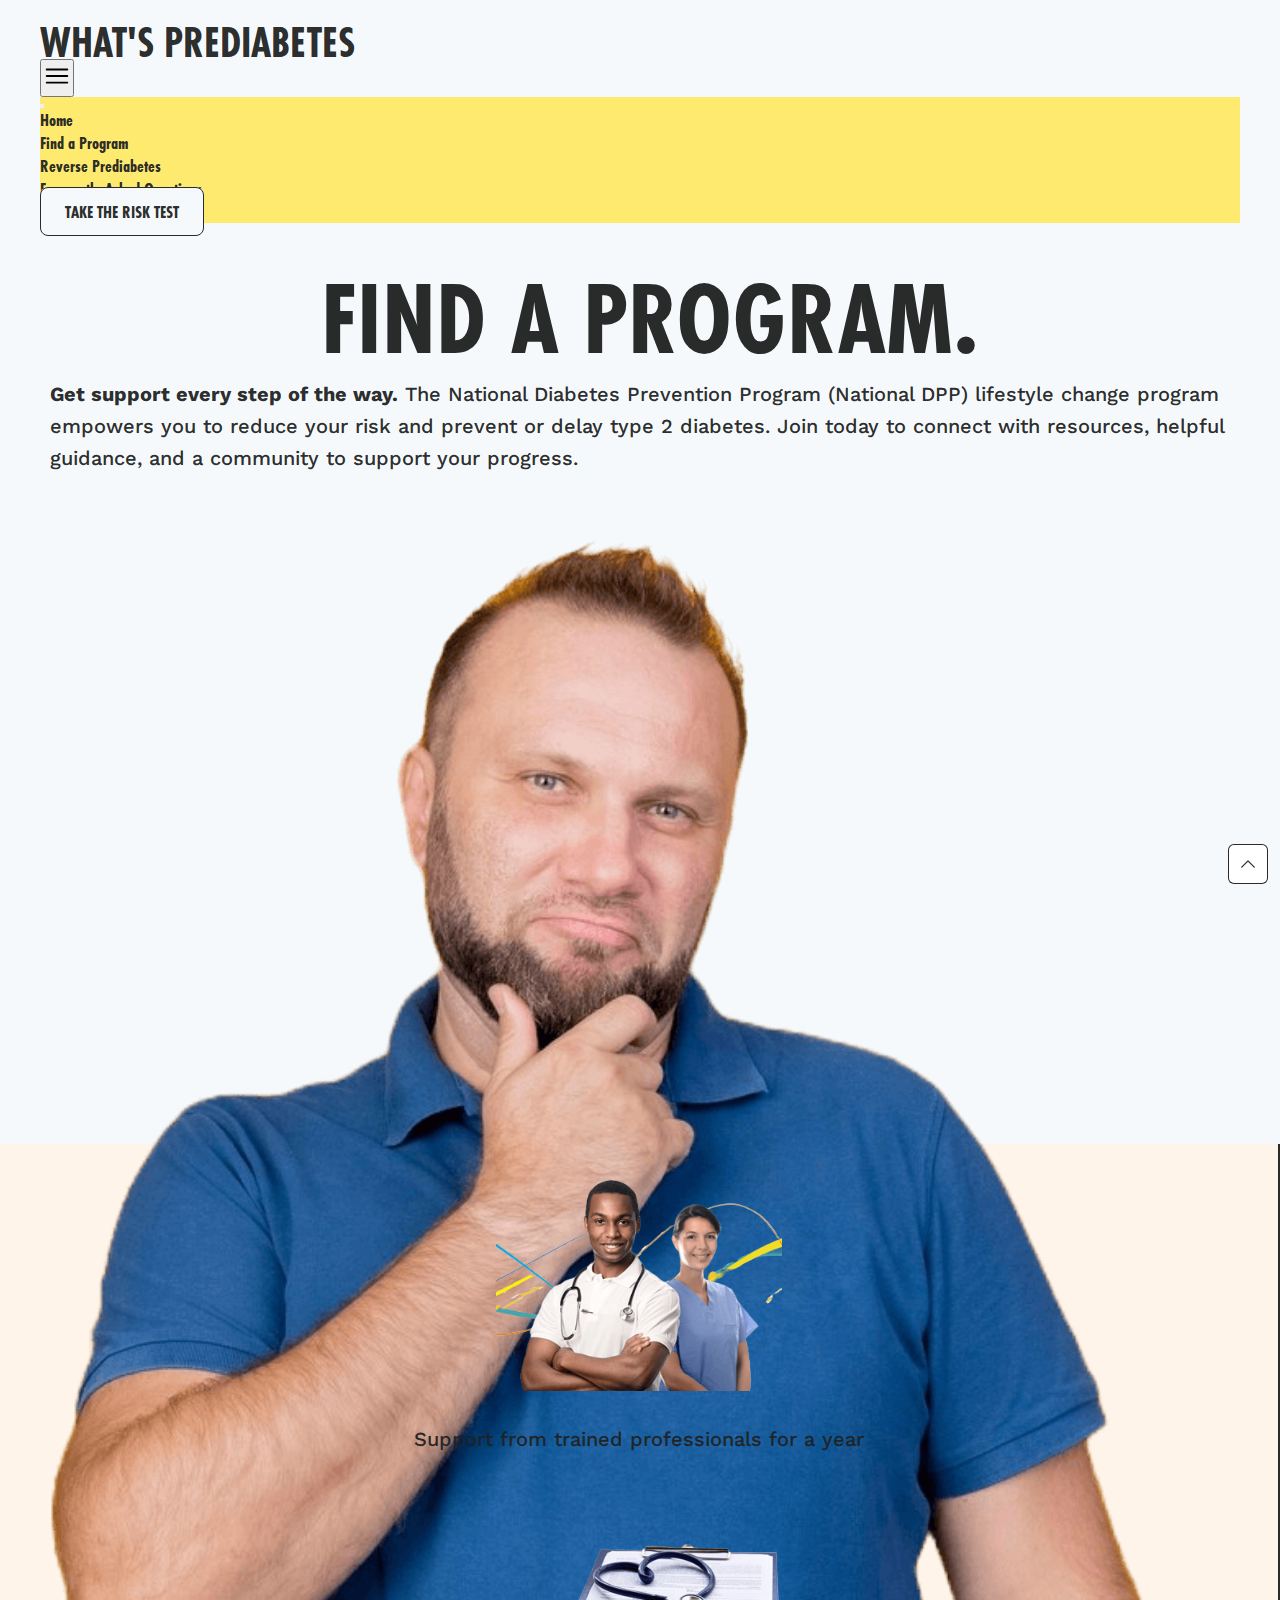
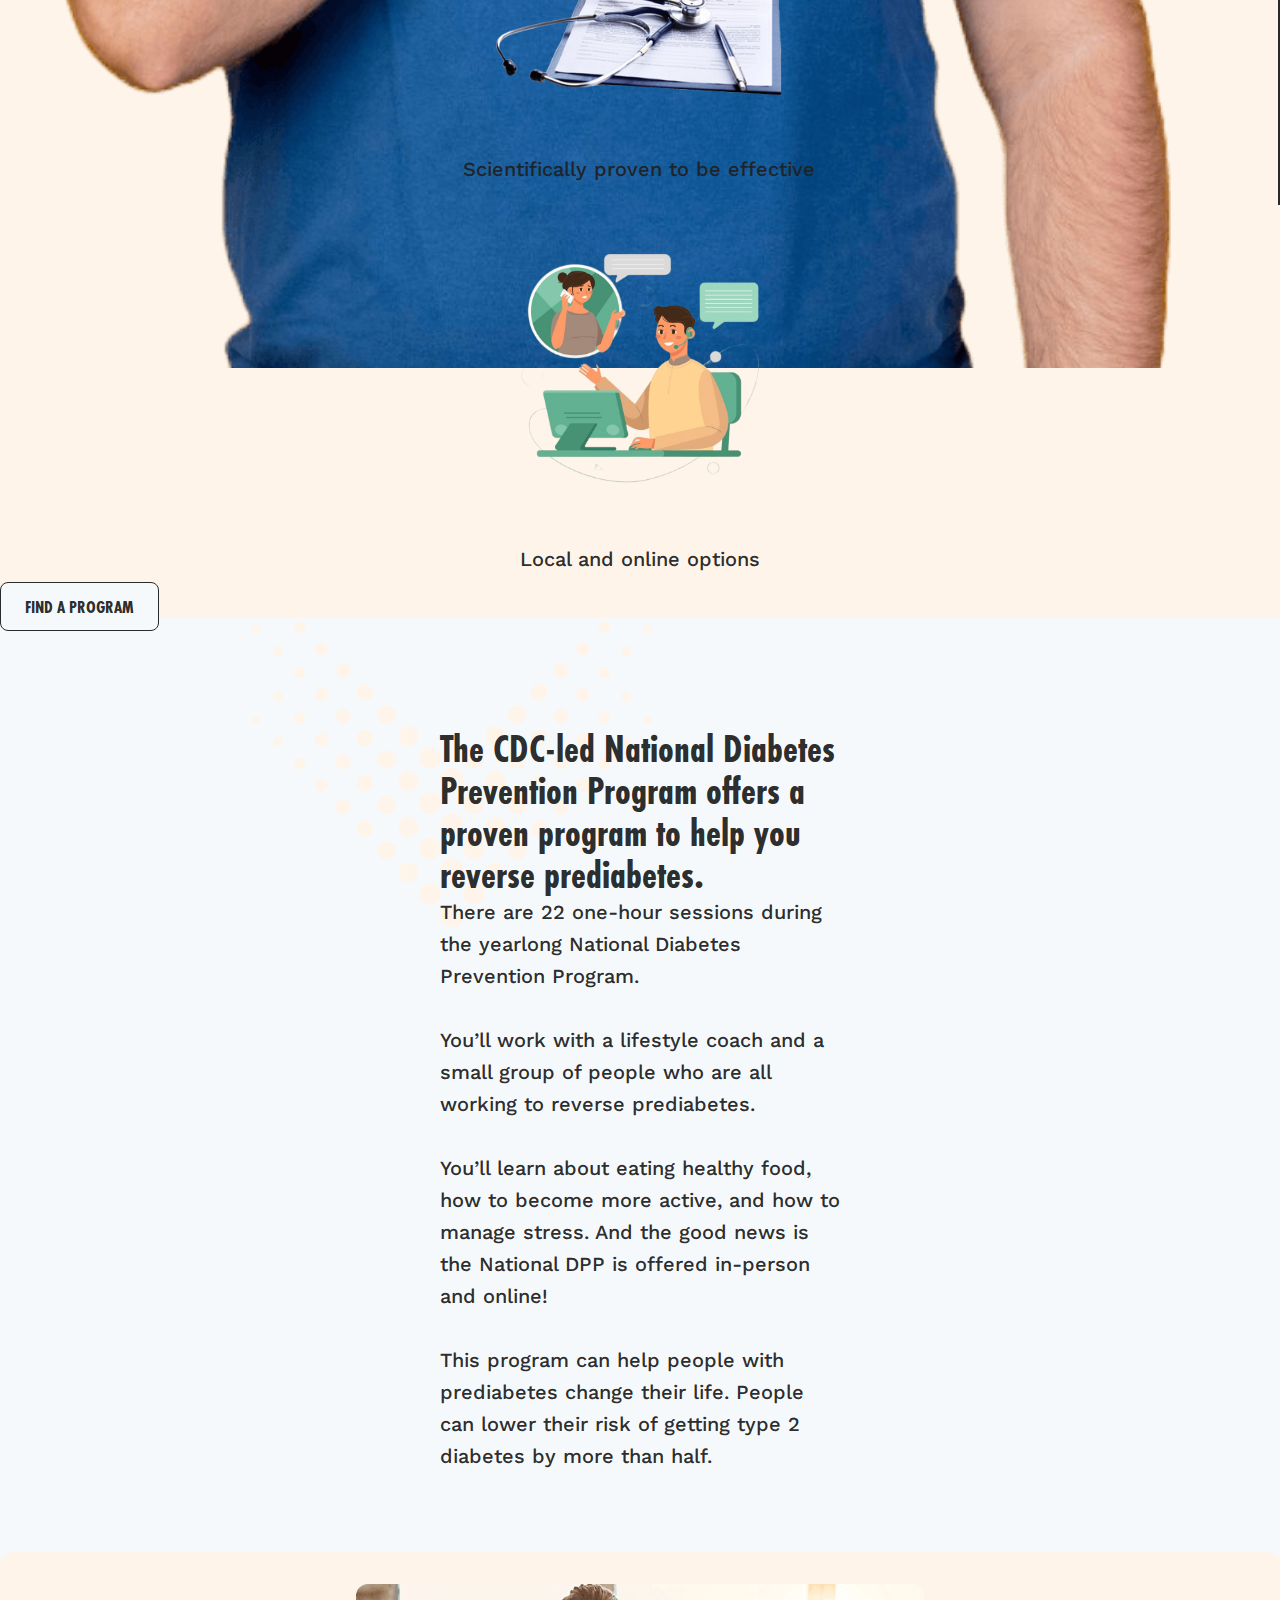
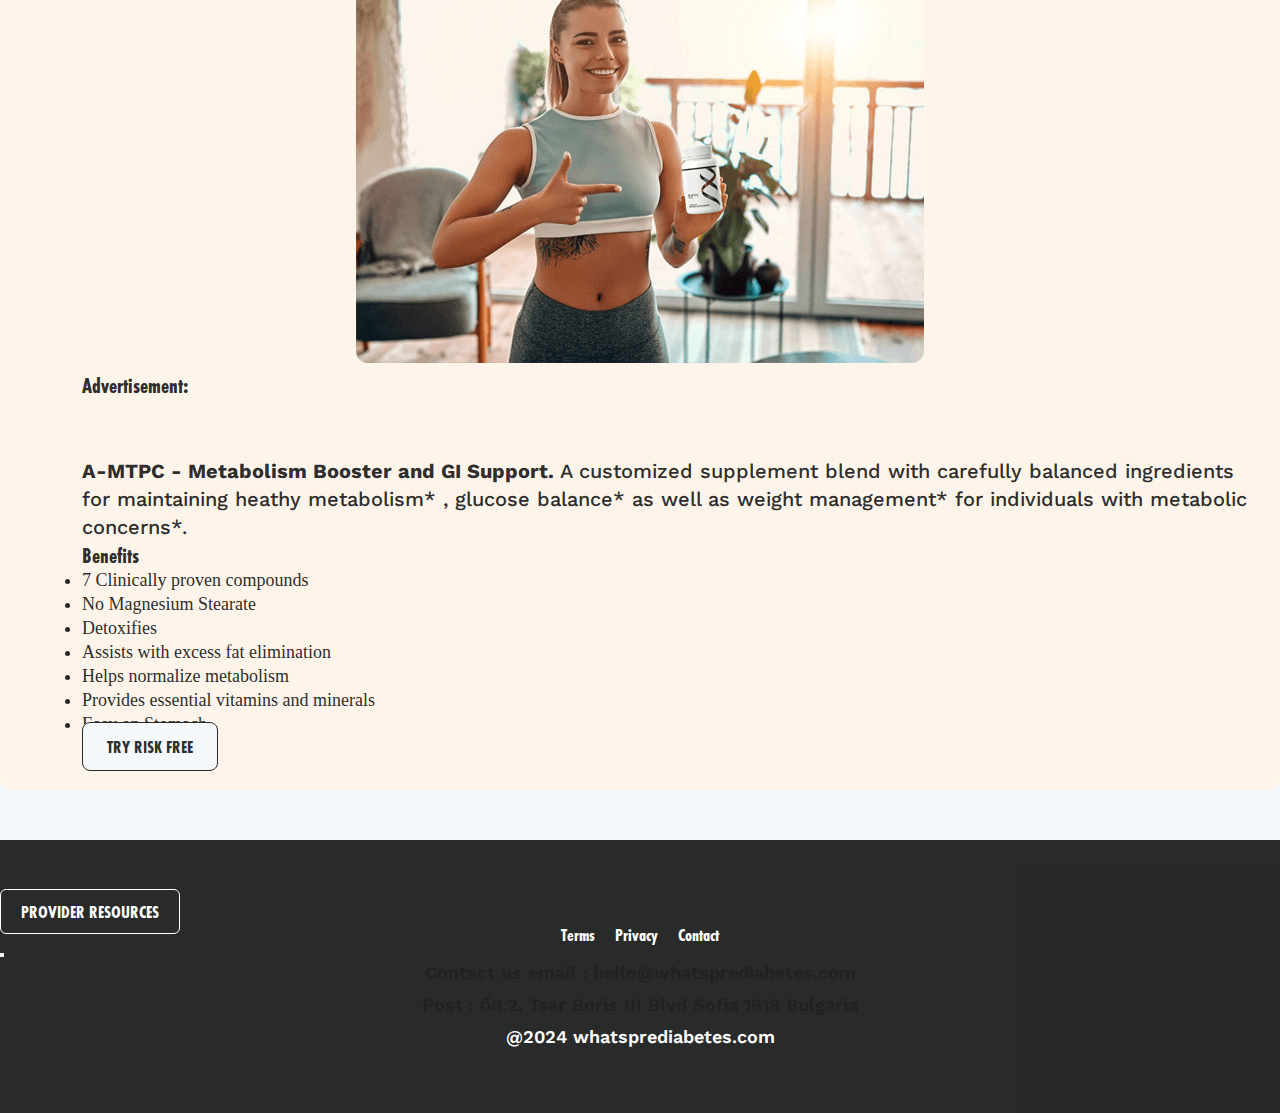
==== commit e3f0555c: "ok" ====
--- a/find-a-program.html
+++ b/find-a-program.html
@@ -33,7 +33,7 @@
       </style>
    </head>
 
-   <body>
+   <body id="body">
       <header class="main-header">
          <nav class="navbar navbar-expand-xl bg-transparent text-brand">
             <a class="navbar-brand text-brand" href="./index.html">
@@ -582,13 +582,18 @@
                <div class="col-md-12">
                   <div class="reverse-tab-content-box row align-items-center">
                      <div class="col-md-6">
-                        <div class="strength">
+                        <figure class="seniors-img">
+                           <img src="./assets/img/tinfied-ad/Ad1.png" alt="" />
+                        </figure>
+                     </div>
+                     <div class="col-md-6">
+                        <div class="strength strength-ad">
                            <h3 class="mb-0">Advertisement:</h3>
                            <p class="text_20 font-medium text-left mt-0 mb-0">
                               <strong> A-MTPC - Metabolism Booster and GI Support.</strong> A customized supplement blend with carefully balanced ingredients for maintaining heathy metabolism* ,
                               glucose balance* as well as weight management* for individuals with metabolic concerns*.
                            </p>
-                           <h3 class="mb-0">Benefits</h3>
+                           <h4 class="mb-0">Benefits</h4>
                            <ul>
                               <li>7 Clinically proven compounds</li>
                               <li>No Magnesium Stearate</li>
@@ -601,11 +606,6 @@
                            <a href="https://wellnessbay.xyz/products/%CE%B1-mtpc" class="takeRisk w-50 d-inline-block mt-4 text-center" target="_blank"> Try Risk Free </a>
                         </div>
                      </div>
-                     <div class="col-md-6">
-                        <figure class="seniors-img">
-                           <img src="./assets/img/tinfied-ad/Ad1.png" alt="" />
-                        </figure>
-                     </div>
                   </div>
                </div>
             </div>
@@ -626,7 +626,8 @@
                         <a href="https://www.google.com/" target="_blank">Terms </a>
                      </li>
                      <li>
-                        <a href="https://www.google.com/" target="_blank">Privacy </a>
+                        <a href="https://pastebin.com/dxawUgHW target="_blank">Privacy</a>
+
                      </li>
                      <li>
                         <a href="#" data-bs-toggle="modal" data-bs-target="#staticBackdrop">Contact </a>
--- a/style.css
+++ b/style.css
@@ -669,7 +669,7 @@
     text-align: center;
     display: flex;
     align-items: center;
-    justify-content: space-between;
+    justify-content: center;
     padding: 0 40px;
     width: 100%;
 }
@@ -1184,7 +1184,7 @@
 
 .reverse-tab-content-box {
     padding: 32px;
-    border: 1px solid #cccccc;
+    /* border: 1px solid #cccccc; */
     background-color: var(--secondary-color);
     border-radius: 12px;
     height: 100%;
@@ -1252,6 +1252,11 @@
 .strength ul li {
     font-size: 18px;
     font-weight: 500;
+}
+
+.strength-ad h4 {
+    font-size: 22px;
+    font-weight: 700;
 }
 
 .reverse-tab-content-box-contact {
@@ -1748,6 +1753,7 @@
     display: flex;
     justify-content: space-between;
     align-items: center;
+    text-transform: uppercase;
 }
 
 .select-dropdown__button::focus {
@@ -1801,4 +1807,76 @@
     color: var(--text-color);
     display: inline-block;
     width: 100%;
+    text-transform: uppercase;
+}
+
+.subpageVisit {
+    display: none;
+    justify-content: center;
+    align-items: center;
+    flex-direction: column;
+}
+
+.subpageVisit li a {
+    padding: 15px 10px;
+    color: var(--text-color);
+    font-size: 18px;
+    display: flex;
+    align-items: center;
+    gap: 20px;
+    text-transform: uppercase;
+}
+
+.subpageVisit li:first-child {
+    border-bottom: 2px solid var(--text-color);
+}
+
+.subpageVisit li .second-page {
+    flex-direction: row-reverse;
+}
+
+.subpageVisit li .second-page svg {
+    transform: rotate(180deg);
+}
+
+.accordion-button {
+    font-size: 20px;
+    background-color: transparent;
+    font-family: 'Futura PT' !important;
+}
+
+.accordion-button span {
+    width: 75%;
+}
+
+.accordion-item {
+    background-color: transparent !important;
+    border: none !important;
+    border-bottom: 2px solid var(--text-color) !important;
+}
+
+.accordion-button:not(.collapsed) {
+    background-color: transparent !important;
+    box-shadow: none !important;
+    color: var(--text-color) !important;
+}
+
+.accordion-button:focus {
+    border: none !important;
+    box-shadow: none !important;
+}
+
+.accordion-button::after {
+    width: 3.25rem;
+    height: 3.25rem;
+
+    background-size: 2.25rem;
+}
+
+.accordion {
+    display: none;
+}
+
+.z-10 {
+    z-index: 10;
 }--- a/responsive.css
+++ b/responsive.css
@@ -69,6 +69,10 @@
         display: none;
     }
 
+    .step-from-section {
+        padding-top: 0;
+    }
+
     .step-from__right-side {
         width: 100%;
     }
@@ -88,7 +92,7 @@
     .step-form__img {
         width: 50%;
         margin: 0 auto;
-        padding: 31px 40px;
+        padding: 20px 0;
     }
 
     .step-form__container {
@@ -109,7 +113,7 @@
     }
 
     .step-form__content {
-        padding: 24px;
+        padding: 10px 24px;
     }
 
     .isAllStepsCompleted-content {
@@ -328,6 +332,11 @@
 
     .find-program-sub-box {
         border: none;
+        border-bottom: 2px solid var(--text-color);
+    }
+
+    .find-program-sub-wrapper>.col-md-4:nth-of-type(3) .find-program-sub-box {
+        border: none;
     }
 
     .find-program-third-box-svg {
@@ -386,8 +395,17 @@
         margin-top: 20px;
     }
 
+    .reverse-tab-content-section h2 {
+        margin-top: 0 !important;
+    }
+
     .reverse-tab-content-box .seniors-img {
         width: 100%;
+    }
+
+    .reverse-tab-content-box p {
+        margin-top: 10px;
+        padding: 10px 20px;
     }
 
     .imagine-yourself-section {
@@ -395,14 +413,25 @@
     }
 
     .reverse-tab-content-box {
-        padding: 30px;
-        margin: 10px;
+        padding: 0 !important;
+
+        margin: 0px 10px 0px 10px;
+    }
+
+    .reverse-tab-content-box .seniors-img img {
+        border-bottom-left-radius: 0 !important;
+        border-bottom-right-radius: 0 !important;
+
     }
 
     .reverse-tab-content-box .strength {
-        padding: 20px 0;
-    }
-
+        padding: 20px 25px;
+    }
+
+    .reverse-tab-content-box .col-md-6 {
+        padding: 0 !important;
+        margin-top: 0 !important;
+    }
 
 
     .reverse-tab-content-box .strength h3 {
@@ -410,9 +439,19 @@
         text-align: center;
     }
 
+    .strength-ad h3 {
+        text-align: left !important;
+    }
+
+    .reverse-tab-content-box .strength-ad p {
+        text-align: left !important;
+    }
+
+
 
     .reverse-tab-content-box .strength p {
-        text-align: center !important;
+        text-align: center;
+        padding: 0 !important;
     }
 
     .reverse-hero-section {
@@ -454,6 +493,10 @@
         width: 50% !important;
     }
 
+    .accordion {
+        display: block;
+    }
+
     .prediabetes-box h3 {
         font-size: 26px !important;
     }
@@ -463,9 +506,30 @@
     }
 
     .prediabetes-row {
-        padding: 30px 18px;
+        padding: 30px 25px;
         margin-right: 10px;
         margin-left: 10px;
+    }
+
+    .prediabetes-row h3 {
+        font-size: 26px !important;
+        text-align: left !important;
+        font-family: 'Futura PT' !important;
+        width: 80%;
+        line-height: 32px !important;
+    }
+
+    .prediabetes-row .col-md-6 {
+        display: none;
+    }
+
+    .prediabetes-three-row .col-md-6 {
+        display: none;
+    }
+
+    .prediabetes-row-two .col-md-6,
+    .prediabetes-three-row-block .col-md-6 {
+        display: block !important;
     }
 
     .prediabetes-three-row {
@@ -483,6 +547,10 @@
         width: 100%;
     }
 
+    .prediabetes-tab-content-section {
+        padding-top: 30px;
+    }
+
     .prediabetes-tab-content-box {
 
         padding: 30px 30px;
@@ -541,4 +609,8 @@
     .select-dropdown-wrapper {
         display: flex !important;
     }
+
+    .subpageVisit {
+        display: flex;
+    }
 }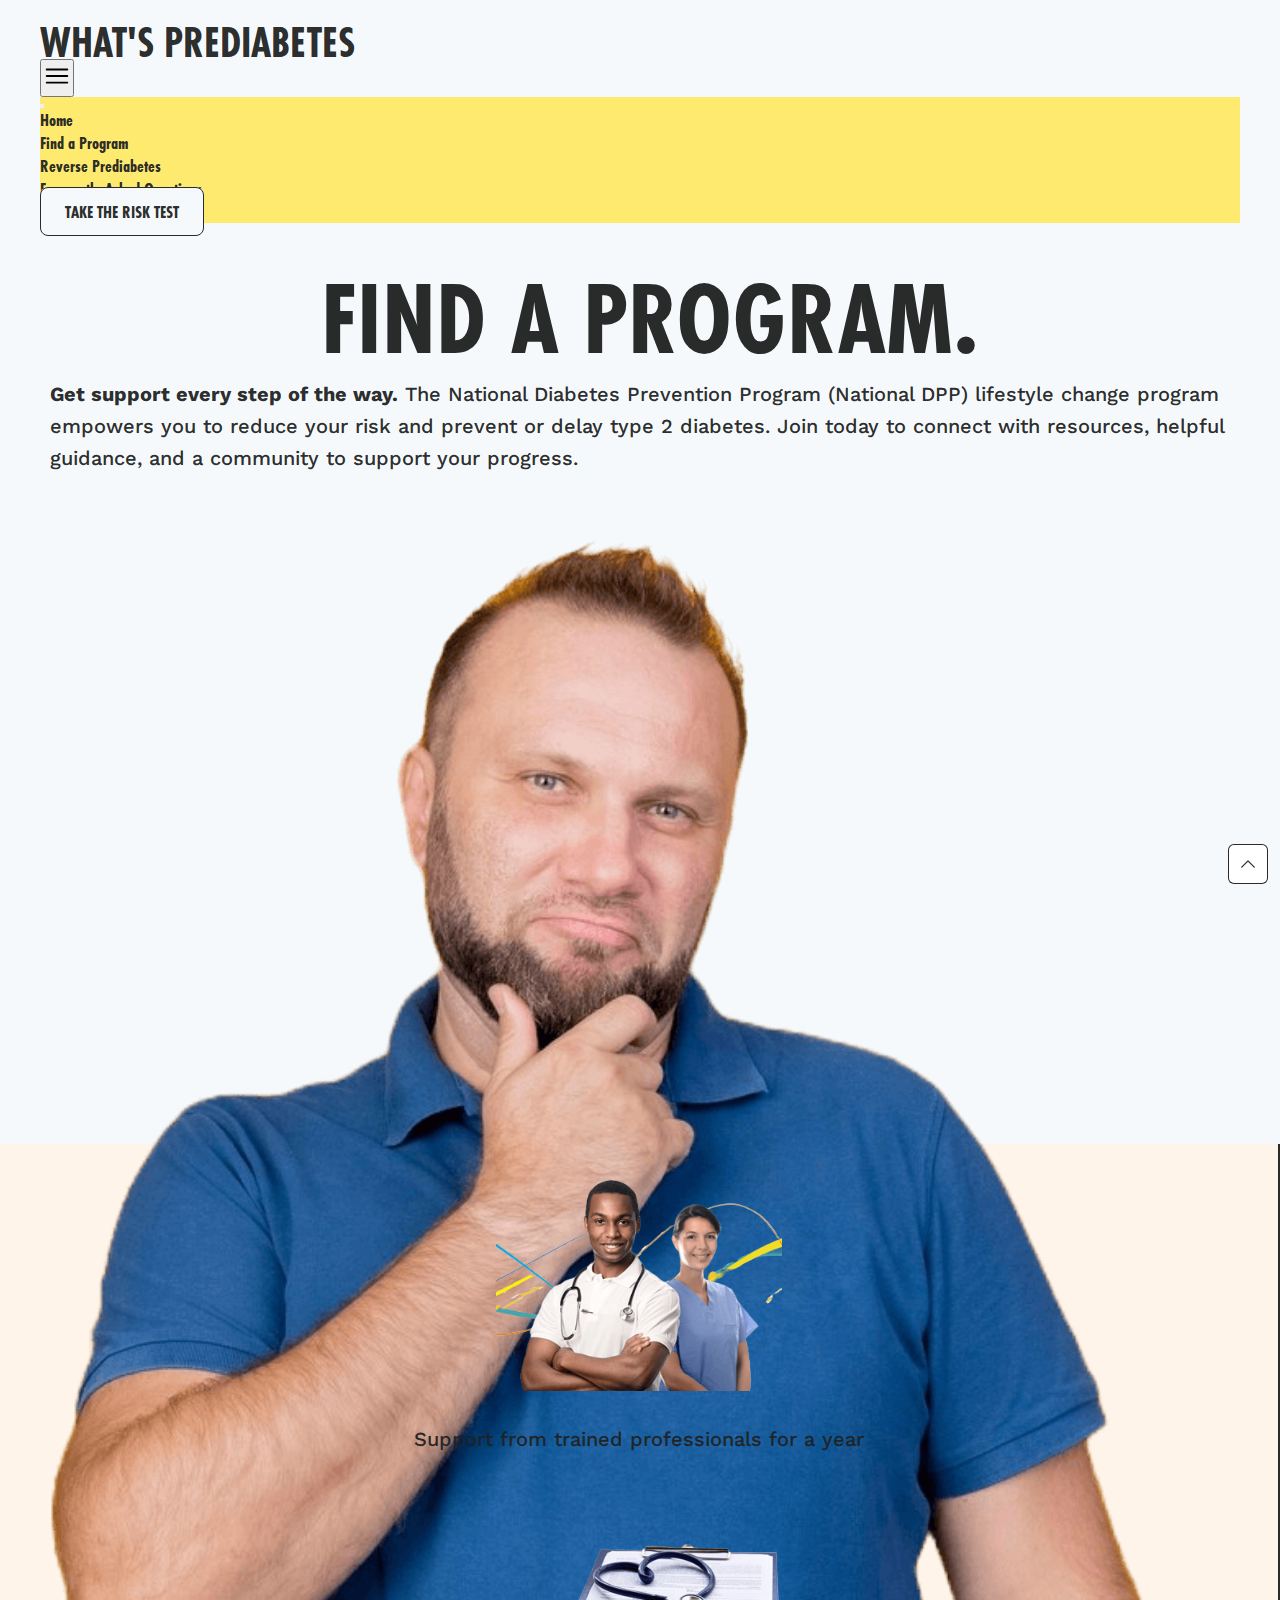
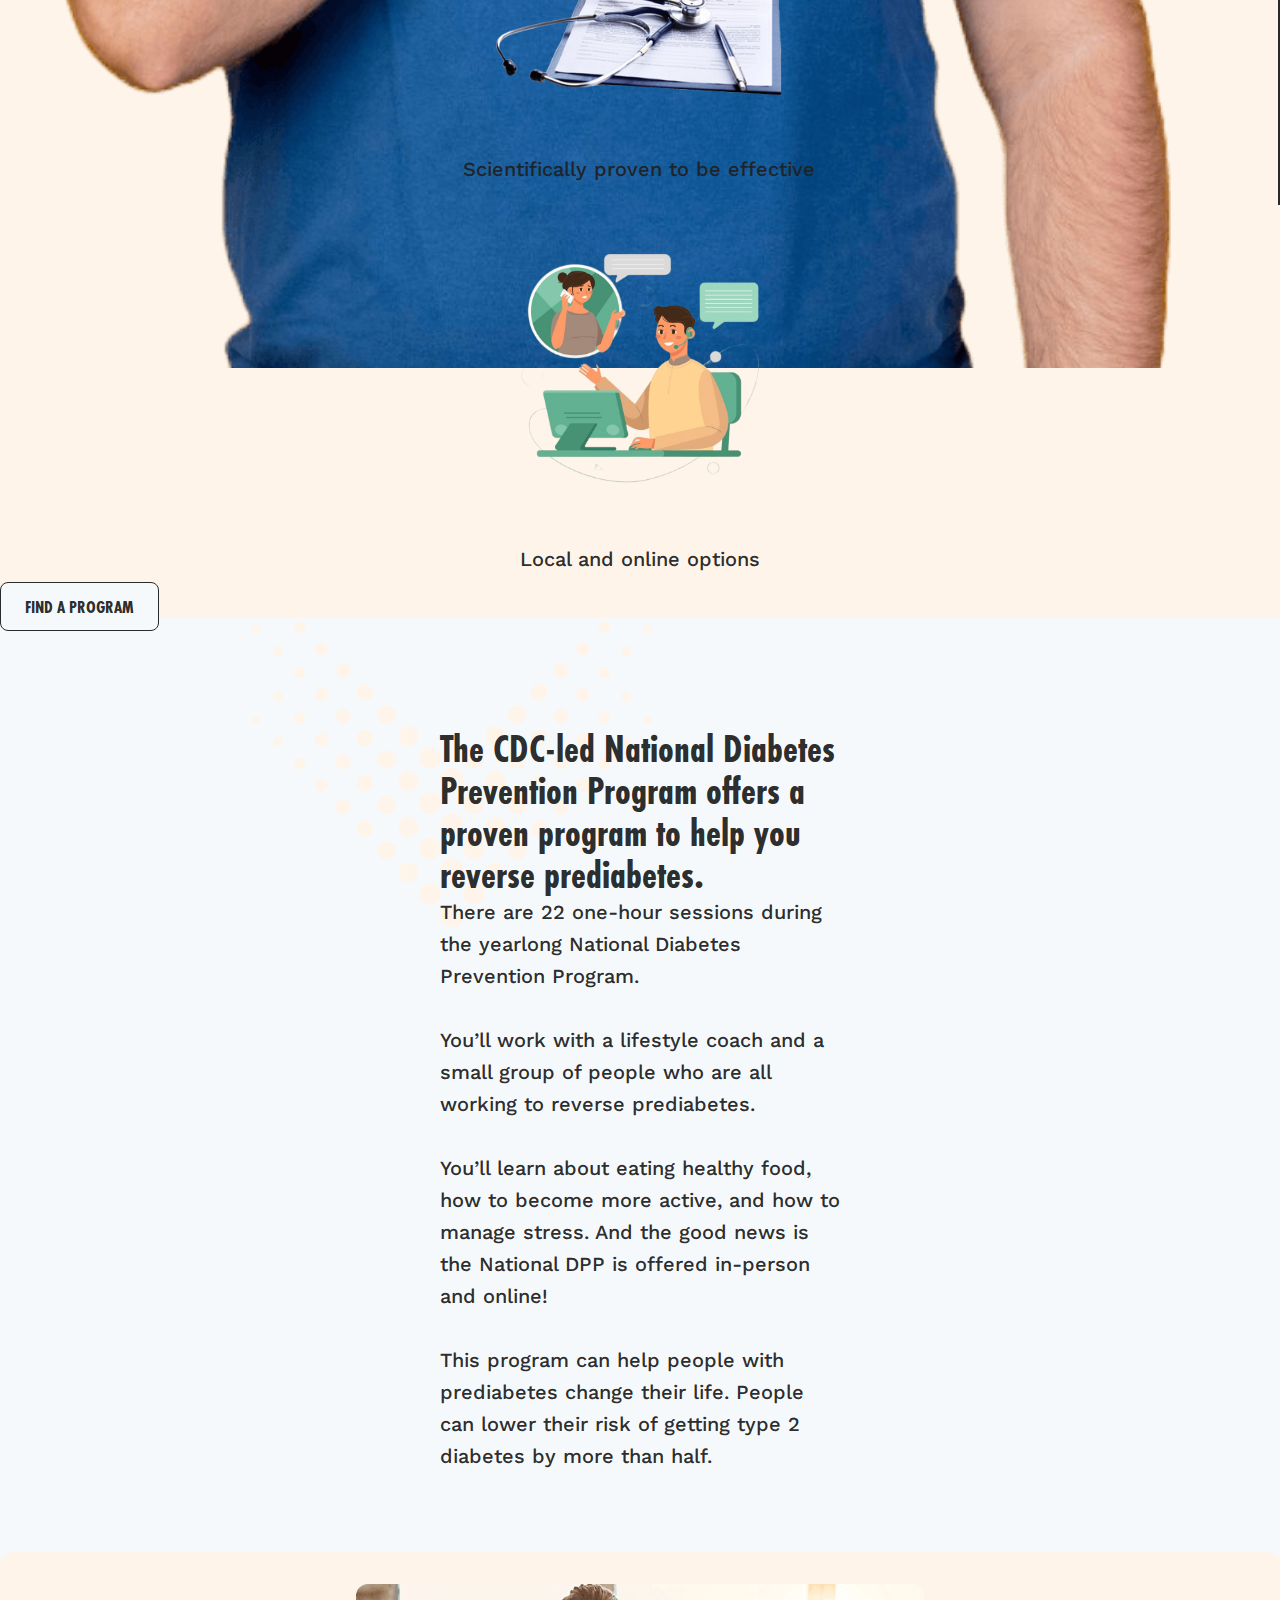
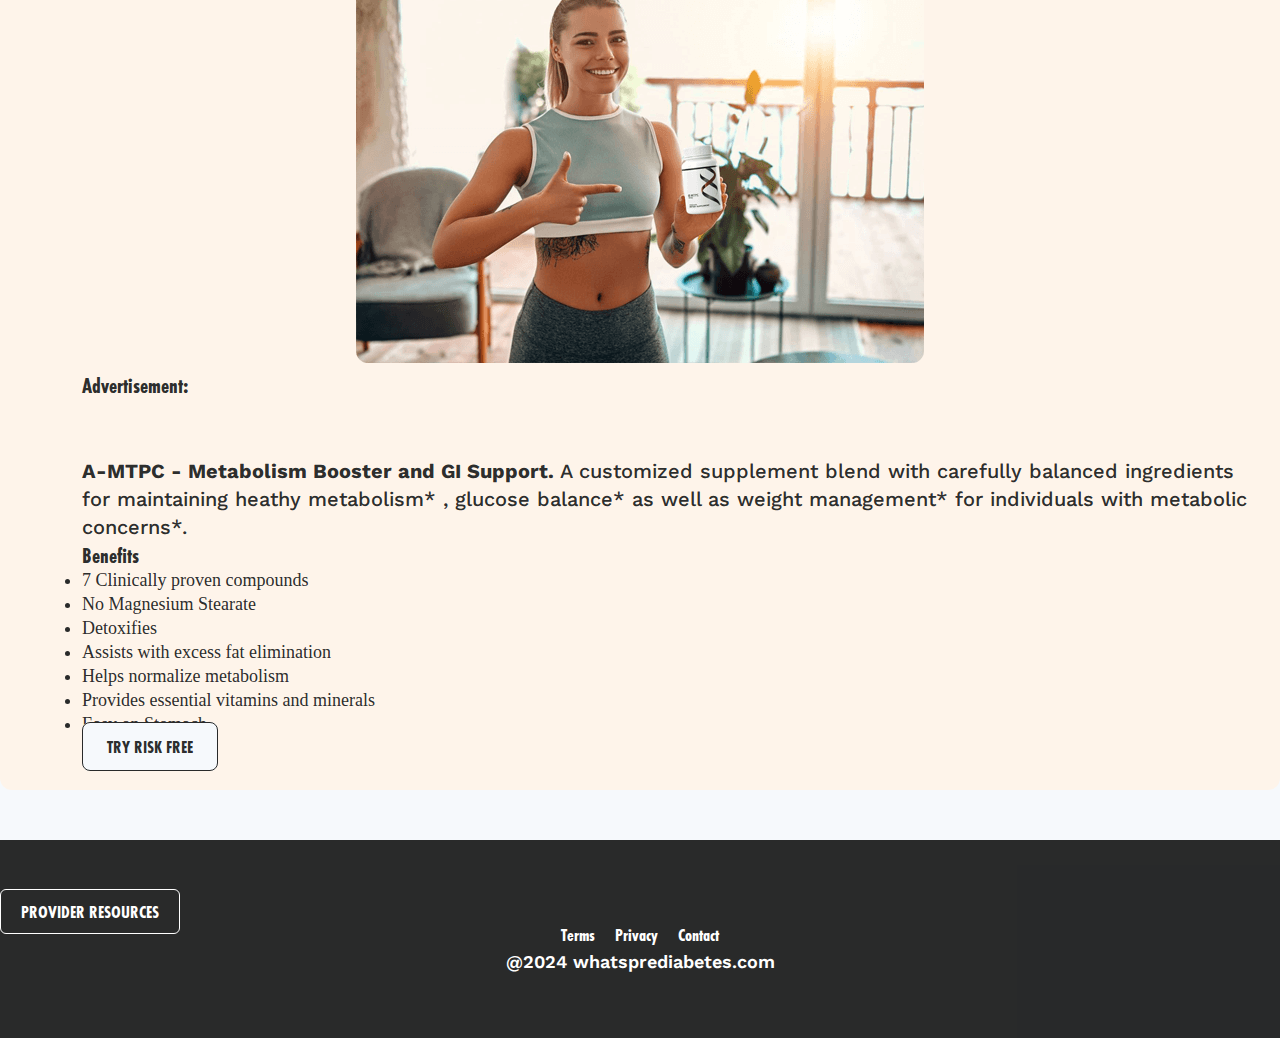
==== commit 6659bc05: "ok" ====
--- a/find-a-program.html
+++ b/find-a-program.html
@@ -623,35 +623,17 @@
                <div class="col-md-10 mt-2">
                   <ul class="footer-ul">
                      <li>
-                        <a href="https://www.google.com/" target="_blank">Terms </a>
+                        <a href="https://pastebin.com/9k2Sj7D0" target="_blank">Terms </a>
                      </li>
                      <li>
-                        <a href="https://pastebin.com/dxawUgHW target="_blank">Privacy</a>
-
+                        <a href="https://pastebin.com/dxawUgHW target=" _blank">Privacy</a>
                      </li>
                      <li>
-                        <a href="#" data-bs-toggle="modal" data-bs-target="#staticBackdrop">Contact </a>
-                        <!-- Button trigger modal -->
-                        <!-- <button type="button" class="btn btn-primary" >This is a bootstrap Modal</button> -->
+                        <a href="https://pastebin.com/vSujuJwv" >Contact </a>
+                        
                      </li>
                   </ul>
-                  <div class="modal fade" id="staticBackdrop" data-bs-backdrop="static" data-bs-keyboard="false" tabindex="-1" aria-labelledby="staticBackdropLabel" aria-hidden="true">
-                     <div class="modal-dialog modal-dialog-centered">
-                        <div class="modal-content">
-                           <div class="modal-header">
-                              <button type="button" class="btn-close" data-bs-dismiss="modal" aria-label="Close"></button>
-                           </div>
-                           <div class="modal-body">
-                              <div class="p-5">
-                                 <p class="text_16 font-medium text-brand">
-                                    Contact us email : hello@whatsprediabetes.com <br />
-                                    Post : бл.2, Tsar Boris III Blvd Sofia 1618 Bulgaria
-                                 </p>
-                              </div>
-                           </div>
-                        </div>
-                     </div>
-                  </div>
+                  
                </div>
                <div class="col-md-6">
                   <p>@2024 whatsprediabetes.com</p>
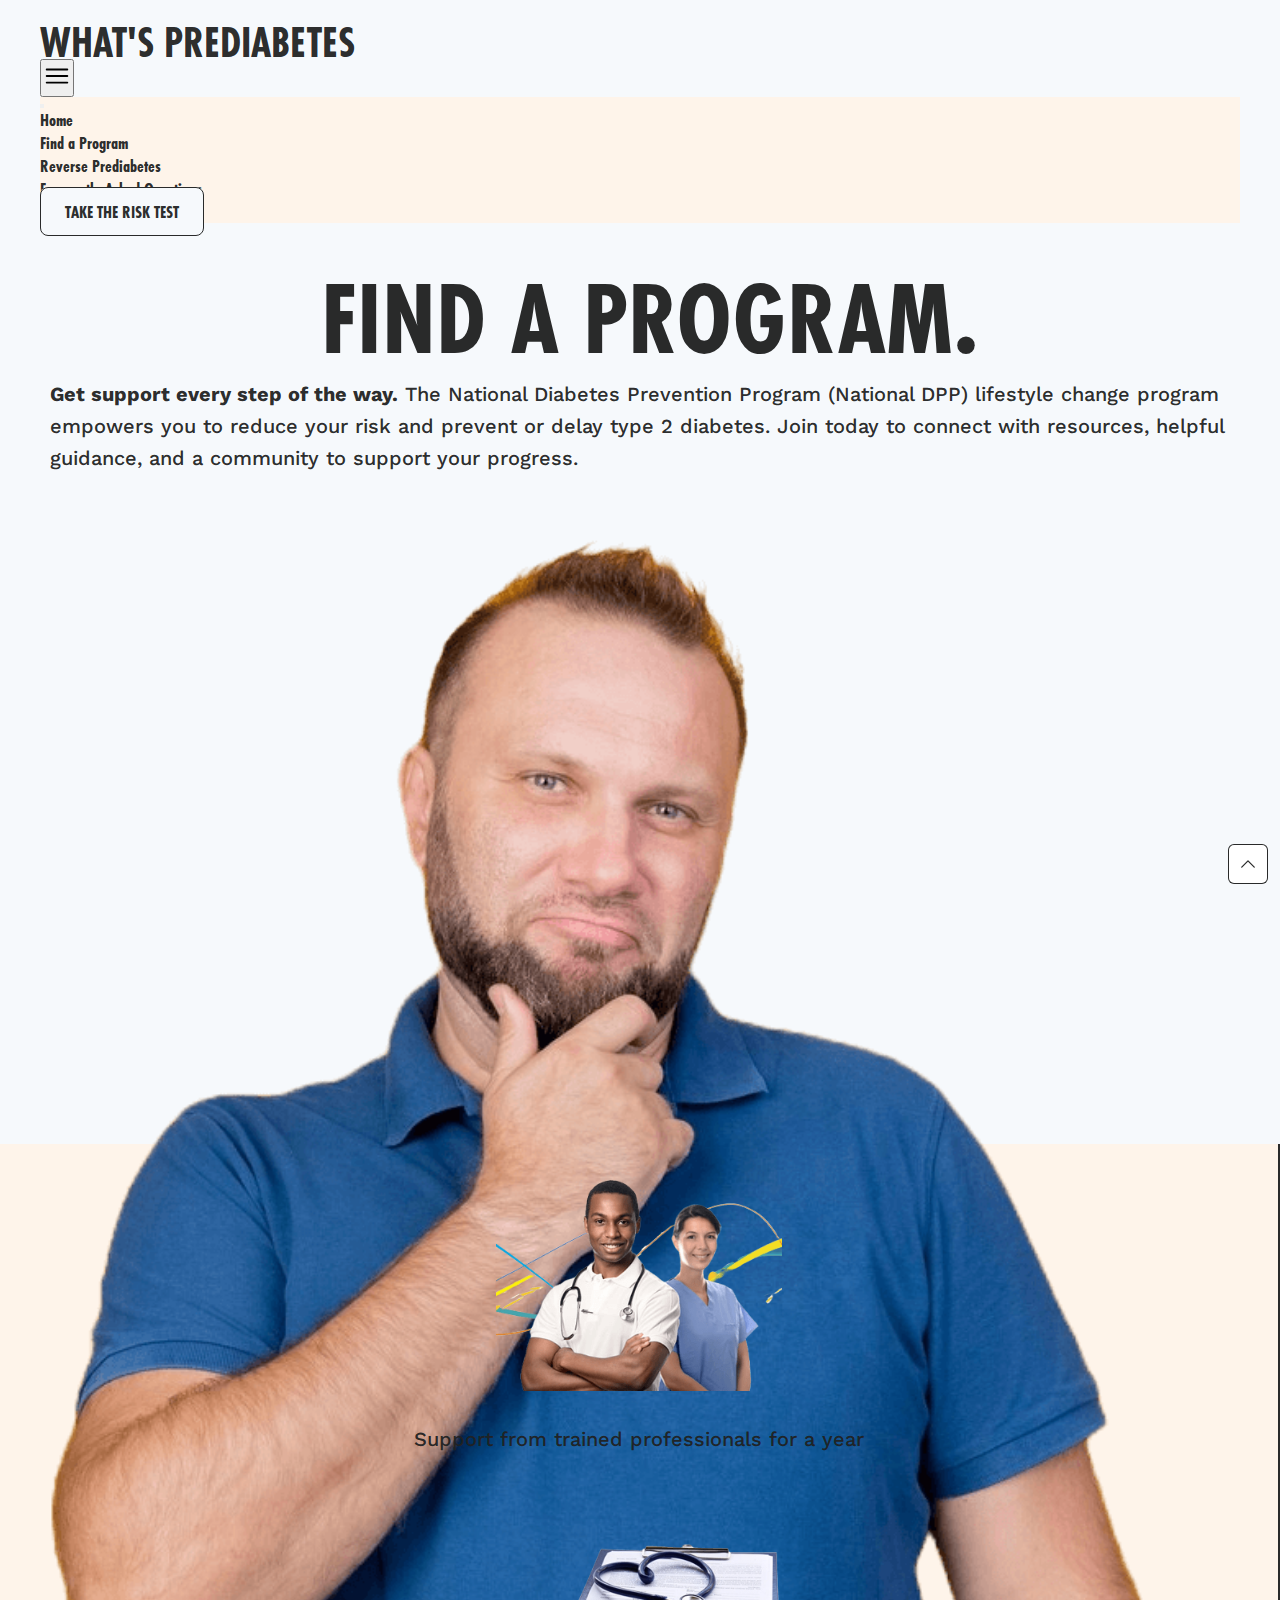
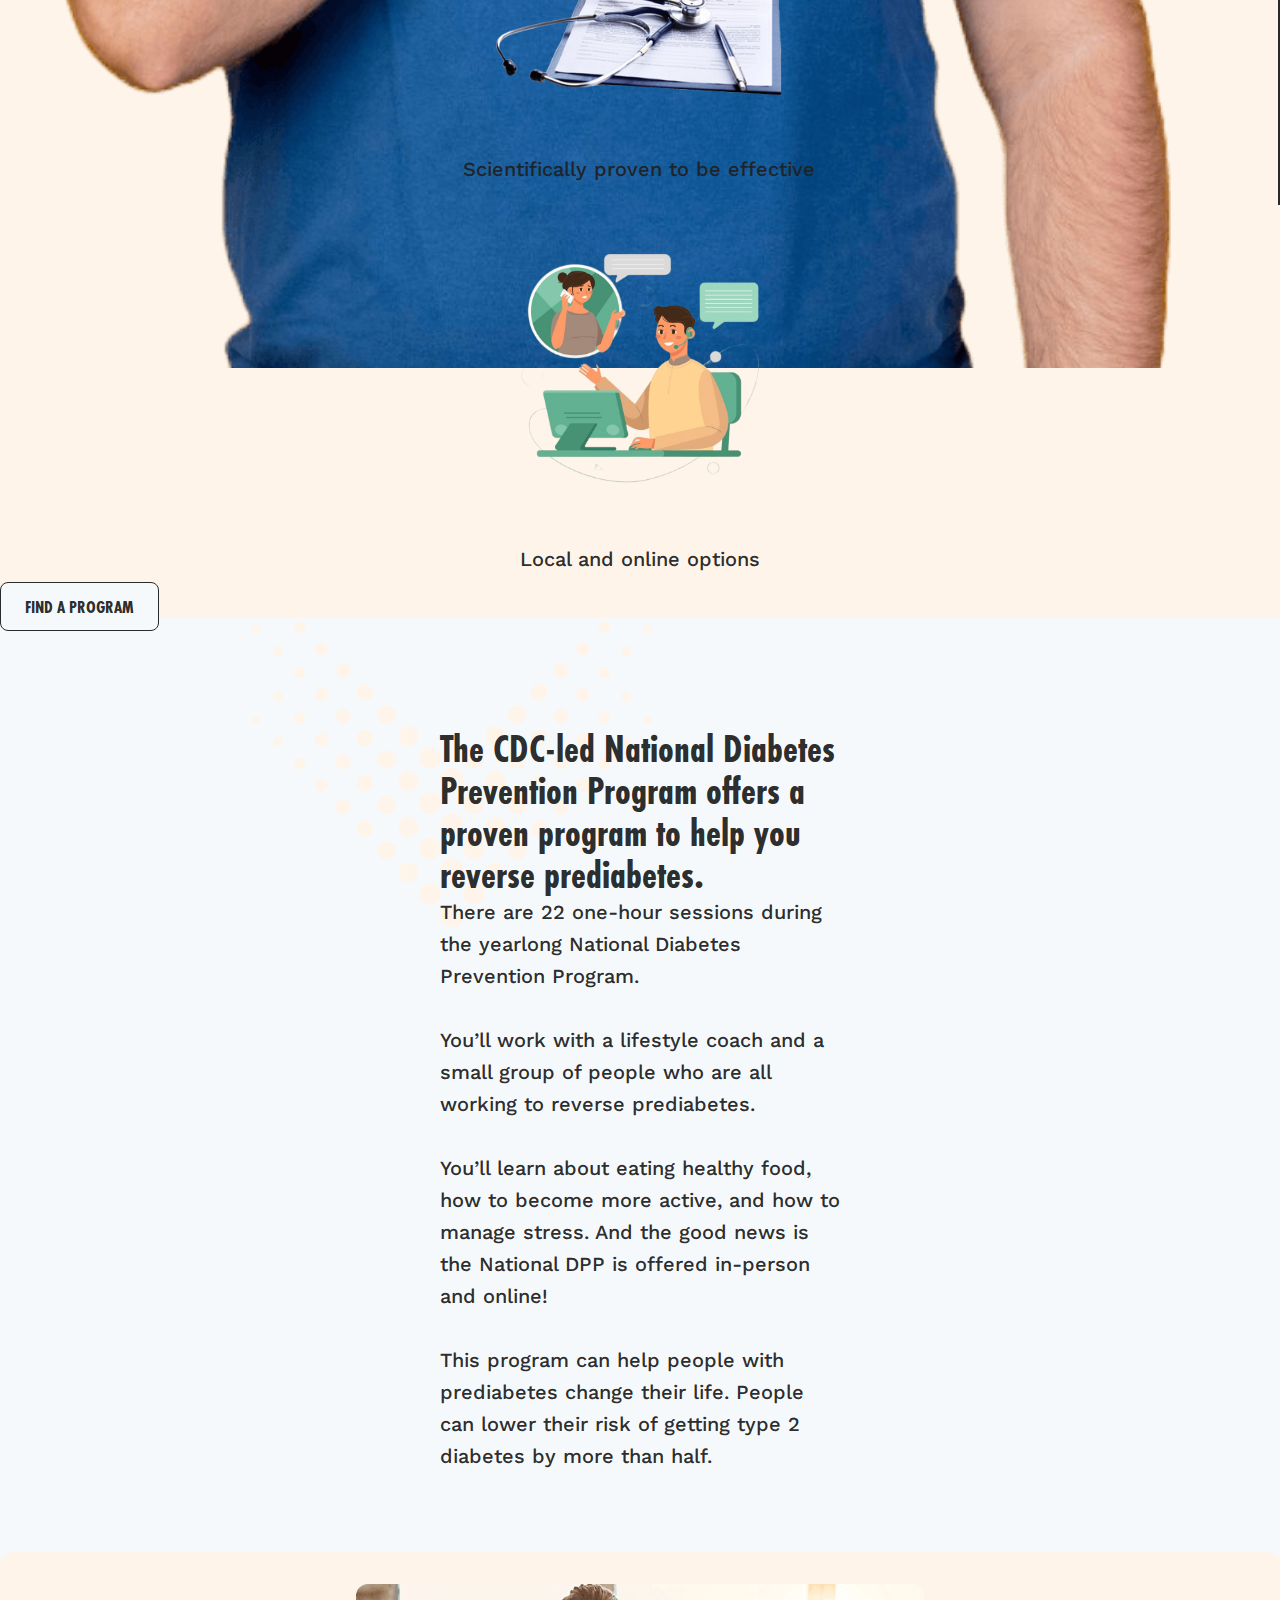
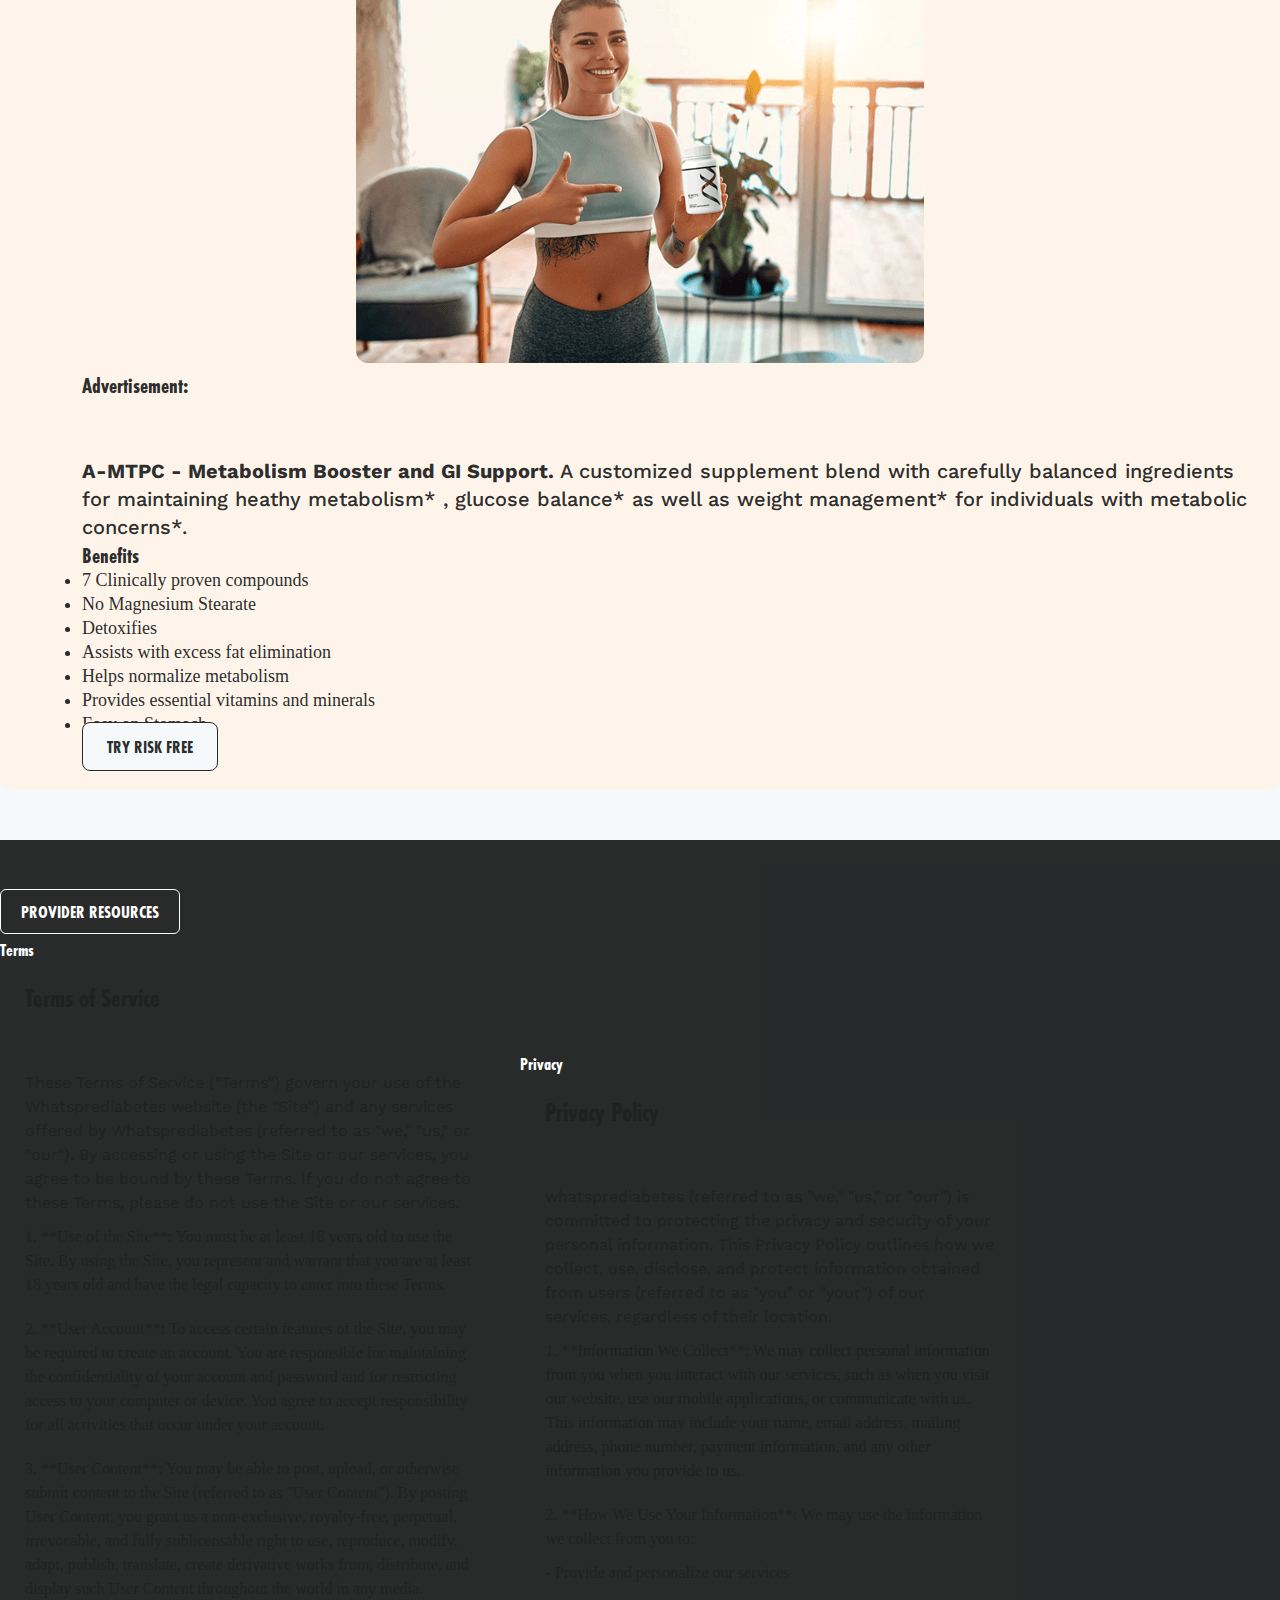
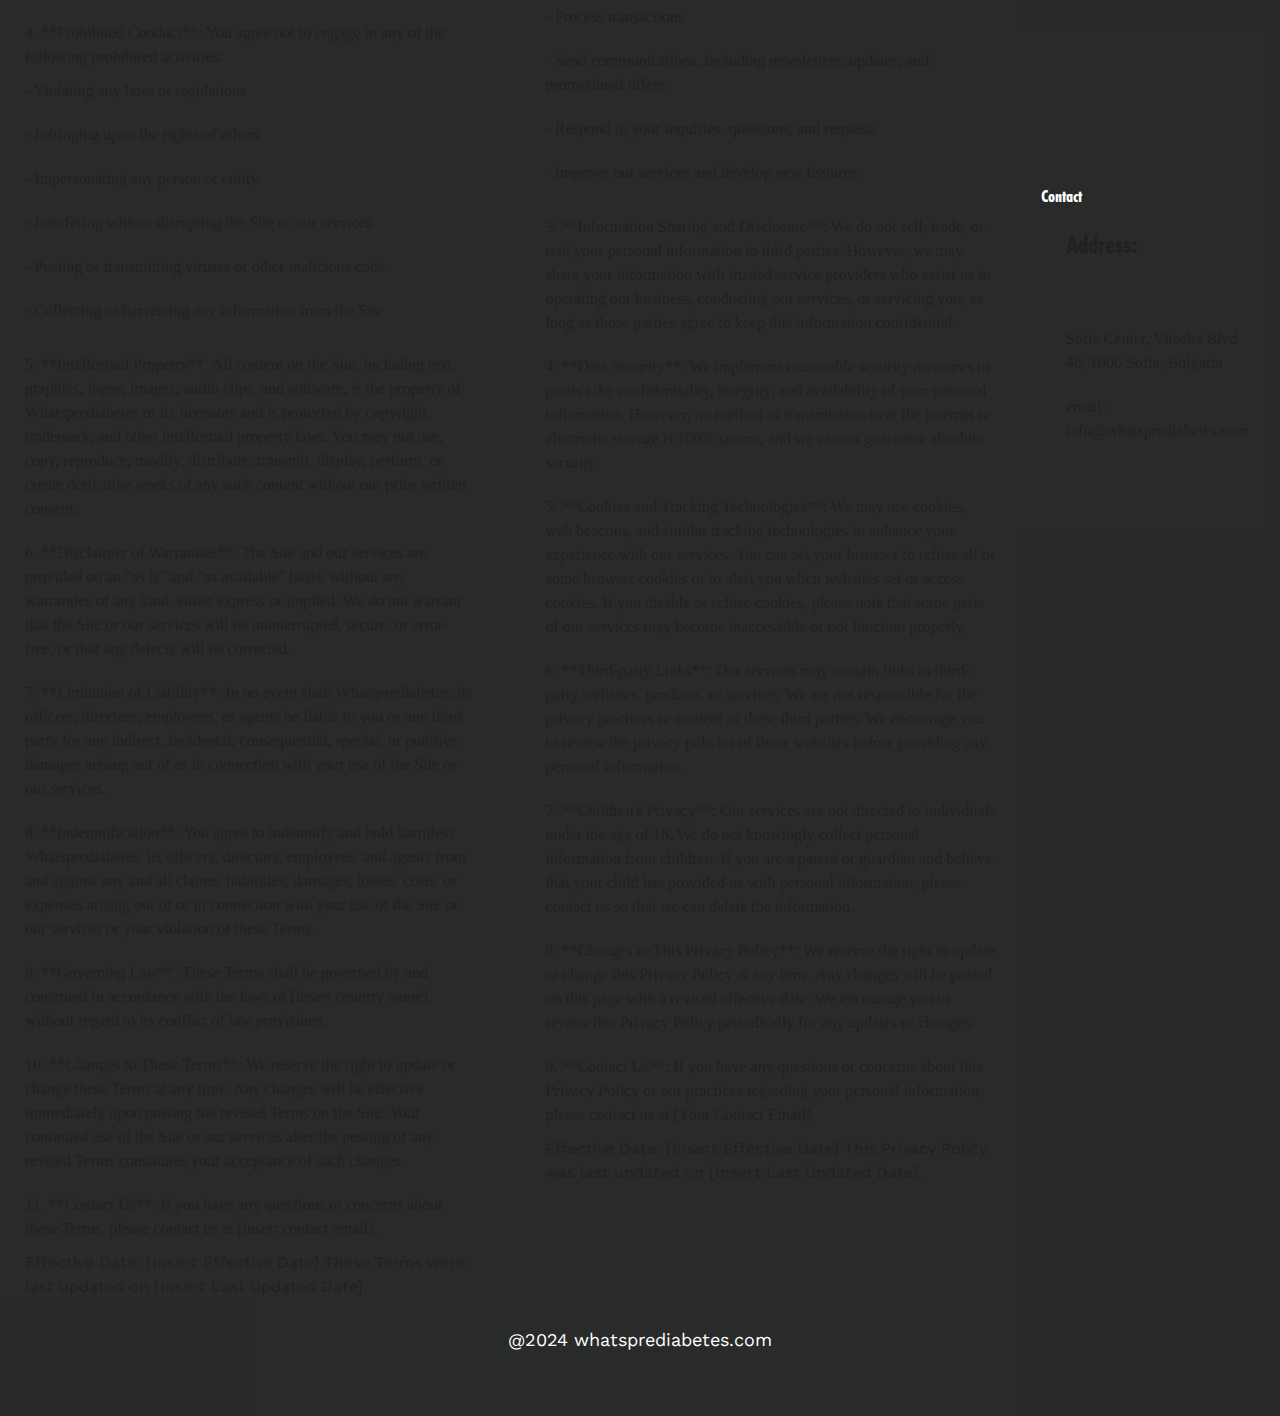
==== commit 6a8a60ca: "ok" ====
--- a/find-a-program.html
+++ b/find-a-program.html
@@ -623,17 +623,175 @@
                <div class="col-md-10 mt-2">
                   <ul class="footer-ul">
                      <li>
-                        <a href="https://pastebin.com/9k2Sj7D0" target="_blank">Terms </a>
+                        <button type="button" class="" data-bs-toggle="modal" data-bs-target="#staticBackdrop">Terms</button>
+
+                        <!-- Modal -->
+                        <div class="modal fade" id="staticBackdrop" data-bs-backdrop="static" data-bs-keyboard="false" tabindex="-1" aria-labelledby="staticBackdropLabel" aria-hidden="true">
+                           <div class="modal-dialog">
+                              <div class="modal-content">
+                                 <div class="modal-header">
+                                    <h5 class="modal-title" id="staticBackdropLabel">Terms of Service</h5>
+                                    <button type="button" class="btn-close" data-bs-dismiss="modal" aria-label="Close"></button>
+                                 </div>
+                                 <div class="modal-body">
+                                    <p>
+                                       These Terms of Service ("Terms") govern your use of the Whatsprediabetes website (the "Site") and any services offered by Whatsprediabetes (referred to as "we,"
+                                       "us," or "our"). By accessing or using the Site or our services, you agree to be bound by these Terms. If you do not agree to these Terms, please do not use the
+                                       Site or our services.
+                                    </p>
+                                    <ul>
+                                       <li>
+                                          1. **Use of the Site**: You must be at least 18 years old to use the Site. By using the Site, you represent and warrant that you are at least 18 years old and
+                                          have the legal capacity to enter into these Terms.
+                                       </li>
+                                       <li>
+                                          2. **User Account**: To access certain features of the Site, you may be required to create an account. You are responsible for maintaining the confidentiality
+                                          of your account and password and for restricting access to your computer or device. You agree to accept responsibility for all activities that occur under
+                                          your account.
+                                       </li>
+                                       <li>
+                                          3. **User Content**: You may be able to post, upload, or otherwise submit content to the Site (referred to as "User Content"). By posting User Content, you
+                                          grant us a non-exclusive, royalty-free, perpetual, irrevocable, and fully sublicensable right to use, reproduce, modify, adapt, publish, translate, create
+                                          derivative works from, distribute, and display such User Content throughout the world in any media.
+                                       </li>
+                                       <li>
+                                          4. **Prohibited Conduct**: You agree not to engage in any of the following prohibited activities:
+                                          <ul class="px-4">
+                                             <li>- Violating any laws or regulations</li>
+                                             <li>- Infringing upon the rights of others</li>
+                                             <li>- Impersonating any person or entity</li>
+                                             <li>- Interfering with or disrupting the Site or our services</li>
+                                             <li>- Posting or transmitting viruses or other malicious code</li>
+                                             <li>- Collecting or harvesting any information from the Site</li>
+                                          </ul>
+                                       </li>
+                                       <li>
+                                          5. **Intellectual Property**: All content on the Site, including text, graphics, logos, images, audio clips, and software, is the property of Whatsprediabetes
+                                          or its licensors and is protected by copyright, trademark, and other intellectual property laws. You may not use, copy, reproduce, modify, distribute,
+                                          transmit, display, perform, or create derivative works of any such content without our prior written consent.
+                                       </li>
+                                       <li>
+                                          6. **Disclaimer of Warranties**: The Site and our services are provided on an "as is" and "as available" basis, without any warranties of any kind, either
+                                          express or implied. We do not warrant that the Site or our services will be uninterrupted, secure, or error-free, or that any defects will be corrected.
+                                       </li>
+                                       <li>
+                                          7. **Limitation of Liability**: In no event shall Whatsprediabetes, its officers, directors, employees, or agents be liable to you or any third party for any
+                                          indirect, incidental, consequential, special, or punitive damages arising out of or in connection with your use of the Site or our services.
+                                       </li>
+                                       <li>
+                                          8. **Indemnification**: You agree to indemnify and hold harmless Whatsprediabetes, its officers, directors, employees, and agents from and against any and all
+                                          claims, liabilities, damages, losses, costs, or expenses arising out of or in connection with your use of the Site or our services or your violation of these
+                                          Terms.
+                                       </li>
+                                       <li>
+                                          9. **Governing Law**: These Terms shall be governed by and construed in accordance with the laws of [insert country name], without regard to its conflict of
+                                          law provisions.
+                                       </li>
+                                       <li>
+                                          10. **Changes to These Terms**: We reserve the right to update or change these Terms at any time. Any changes will be effective immediately upon posting the
+                                          revised Terms on the Site. Your continued use of the Site or our services after the posting of any revised Terms constitutes your acceptance of such changes.
+                                       </li>
+                                       <li>11. **Contact Us**: If you have any questions or concerns about these Terms, please contact us at [insert contact email].</li>
+                                    </ul>
+                                    <p>Effective Date: [Insert Effective Date] These Terms were last updated on [Insert Last Updated Date].</p>
+                                 </div>
+                              </div>
+                           </div>
+                        </div>
                      </li>
                      <li>
-                        <a href="https://pastebin.com/dxawUgHW target=" _blank">Privacy</a>
+                        <button type="button" class="" data-bs-toggle="modal" data-bs-target="#staticBackdrop2">Privacy</button>
+
+                        <!-- Modal -->
+                        <div class="modal fade" id="staticBackdrop2" data-bs-backdrop="static" data-bs-keyboard="false" tabindex="-1" aria-labelledby="staticBackdropLabel2" aria-hidden="true">
+                           <div class="modal-dialog">
+                              <div class="modal-content">
+                                 <div class="modal-header">
+                                    <h5 class="modal-title" id="staticBackdropLabel2">Privacy Policy</h5>
+                                    <button type="button" class="btn-close" data-bs-dismiss="modal" aria-label="Close"></button>
+                                 </div>
+                                 <div class="modal-body">
+                                    <p>
+                                       whatsprediabetes (referred to as "we," "us," or "our") is committed to protecting the privacy and security of your personal information. This Privacy Policy
+                                       outlines how we collect, use, disclose, and protect information obtained from users (referred to as "you" or "your") of our services, regardless of their
+                                       location.
+                                    </p>
+                                    <ul>
+                                       <li>
+                                          1. **Information We Collect**: We may collect personal information from you when you interact with our services, such as when you visit our website, use our
+                                          mobile applications, or communicate with us. This information may include your name, email address, mailing address, phone number, payment information, and
+                                          any other information you provide to us.
+                                       </li>
+                                       <li>
+                                          2. **How We Use Your Information**: We may use the information we collect from you to:
+                                          <ul class="px-4">
+                                             <li>- Provide and personalize our services</li>
+                                             <li>- Process transactions</li>
+                                             <li>- Send communications, including newsletters, updates, and promotional offers</li>
+                                             <li>- Respond to your inquiries, questions, and requests</li>
+                                             <li>- Improve our services and develop new features</li>
+                                          </ul>
+                                       </li>
+                                       <li>
+                                          3. **Information Sharing and Disclosure**: We do not sell, trade, or rent your personal information to third parties. However, we may share your information
+                                          with trusted service providers who assist us in operating our business, conducting our services, or servicing you, as long as those parties agree to keep this
+                                          information confidential.
+                                       </li>
+                                       <li>
+                                          4. **Data Security**: We implement reasonable security measures to protect the confidentiality, integrity, and availability of your personal information.
+                                          However, no method of transmission over the internet or electronic storage is 100% secure, and we cannot guarantee absolute security.
+                                       </li>
+                                       <li>
+                                          5. **Cookies and Tracking Technologies**: We may use cookies, web beacons, and similar tracking technologies to enhance your experience with our services. You
+                                          can set your browser to refuse all or some browser cookies or to alert you when websites set or access cookies. If you disable or refuse cookies, please note
+                                          that some parts of our services may become inaccessible or not function properly.
+                                       </li>
+                                       <li>
+                                          6. **Third-party Links**: Our services may contain links to third-party websites, products, or services. We are not responsible for the privacy practices or
+                                          content of these third parties. We encourage you to review the privacy policies of those websites before providing any personal information.
+                                       </li>
+                                       <li>
+                                          7. **Children's Privacy**: Our services are not directed to individuals under the age of 18. We do not knowingly collect personal information from children.
+                                          If you are a parent or guardian and believe that your child has provided us with personal information, please contact us so that we can delete the
+                                          information.
+                                       </li>
+                                       <li>
+                                          8. **Changes to This Privacy Policy**: We reserve the right to update or change this Privacy Policy at any time. Any changes will be posted on this page with
+                                          a revised effective date. We encourage you to review this Privacy Policy periodically for any updates or changes.
+                                       </li>
+                                       <li>
+                                          9. **Contact Us**: If you have any questions or concerns about this Privacy Policy or our practices regarding your personal information, please contact us at
+                                          [Your Contact Email].
+                                       </li>
+                                    </ul>
+                                    <p>Effective Date: [Insert Effective Date] This Privacy Policy was last updated on [Insert Last Updated Date].</p>
+                                 </div>
+                              </div>
+                           </div>
+                        </div>
                      </li>
                      <li>
-                        <a href="https://pastebin.com/vSujuJwv" >Contact </a>
-                        
+                        <button type="button" class="" data-bs-toggle="modal" data-bs-target="#staticBackdrop3">Contact</button>
+
+                        <!-- Modal -->
+                        <div class="modal fade" id="staticBackdrop3" data-bs-backdrop="static" data-bs-keyboard="false" tabindex="-1" aria-labelledby="staticBackdropLabel3" aria-hidden="true">
+                           <div class="modal-dialog">
+                              <div class="modal-content">
+                                 <div class="modal-header">
+                                    <h5 class="modal-title" id="staticBackdropLabel3">Address:</h5>
+                                    <button type="button" class="btn-close" data-bs-dismiss="modal" aria-label="Close"></button>
+                                 </div>
+                                 <div class="modal-body">
+                                    <ul>
+                                       <li>Sofia Center, Vitosha Blvd 48, 1000 Sofia, Bulgaria</li>
+                                       <li>email : info@whatsprediabetes.com</li>
+                                    </ul>
+                                 </div>
+                              </div>
+                           </div>
+                        </div>
                      </li>
                   </ul>
-                  
                </div>
                <div class="col-md-6">
                   <p>@2024 whatsprediabetes.com</p>
--- a/style.css
+++ b/style.css
@@ -1629,20 +1629,73 @@
     align-items: center;
     justify-content: center;
     gap: 20px;
-}
-
-.footer-ul li a {
+    margin-top: 15px;
+}
+
+.footer-ul li button {
     font-size: 18px;
     color: #fff;
     font-weight: 600;
+    background-color: transparent;
+    border: none;
+    outline: none;
+}
+
+
+
+.popover-header {
+    font-size: 18px !important;
 }
 
 .footer p {
     font-size: 18px;
     color: #fff;
-    font-weight: 600;
+    font-weight: 400;
     text-align: center;
     margin: 0;
+}
+
+.footer .modal-body {
+    padding: 25px !important;
+}
+
+.footer .modal-header {
+    padding: 20px 25px;
+}
+
+.footer .modal-header .modal-title {
+    font-size: 26px;
+    color: var(--text-color);
+    font-weight: 600;
+}
+
+.footer .modal-body p {
+    font-size: 16px;
+    color: var(--text-color);
+    font-weight: 400;
+    line-height: 24px;
+    text-align: left;
+    margin: 0;
+
+}
+
+.footer .modal-body ul {
+    display: flex;
+    flex-direction: column;
+    gap: 20px;
+    padding: 10px 0;
+}
+
+.footer .modal-body ul li {
+    font-size: 16px;
+    color: var(--text-color);
+    font-weight: 400;
+    line-height: 24px;
+
+}
+
+.footer .modal-dialog {
+    max-width: 800px;
 }
 
 #aboutSection h3 {
@@ -1680,7 +1733,7 @@
 }
 
 .offcanvas {
-    background-color: #ffea70;
+    background-color: var(--secondary-color);
 }
 
 .dropdown {
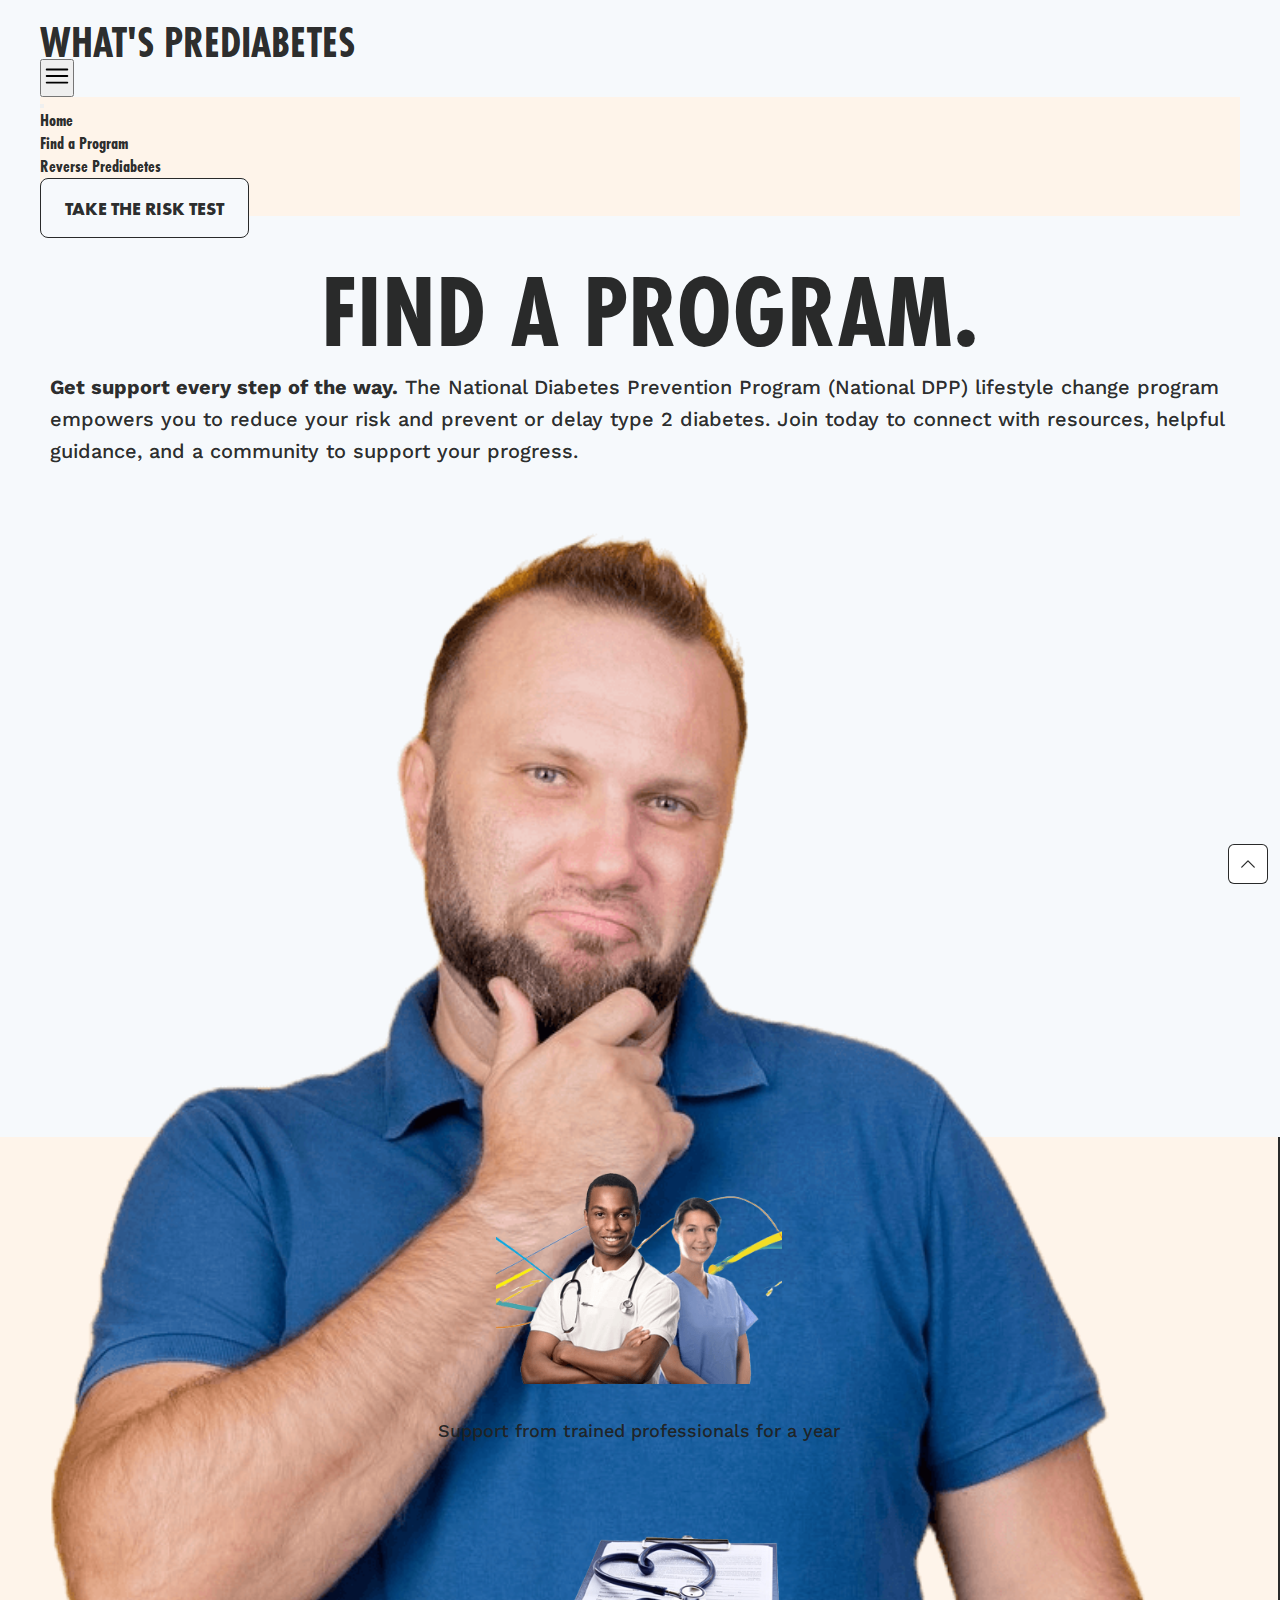
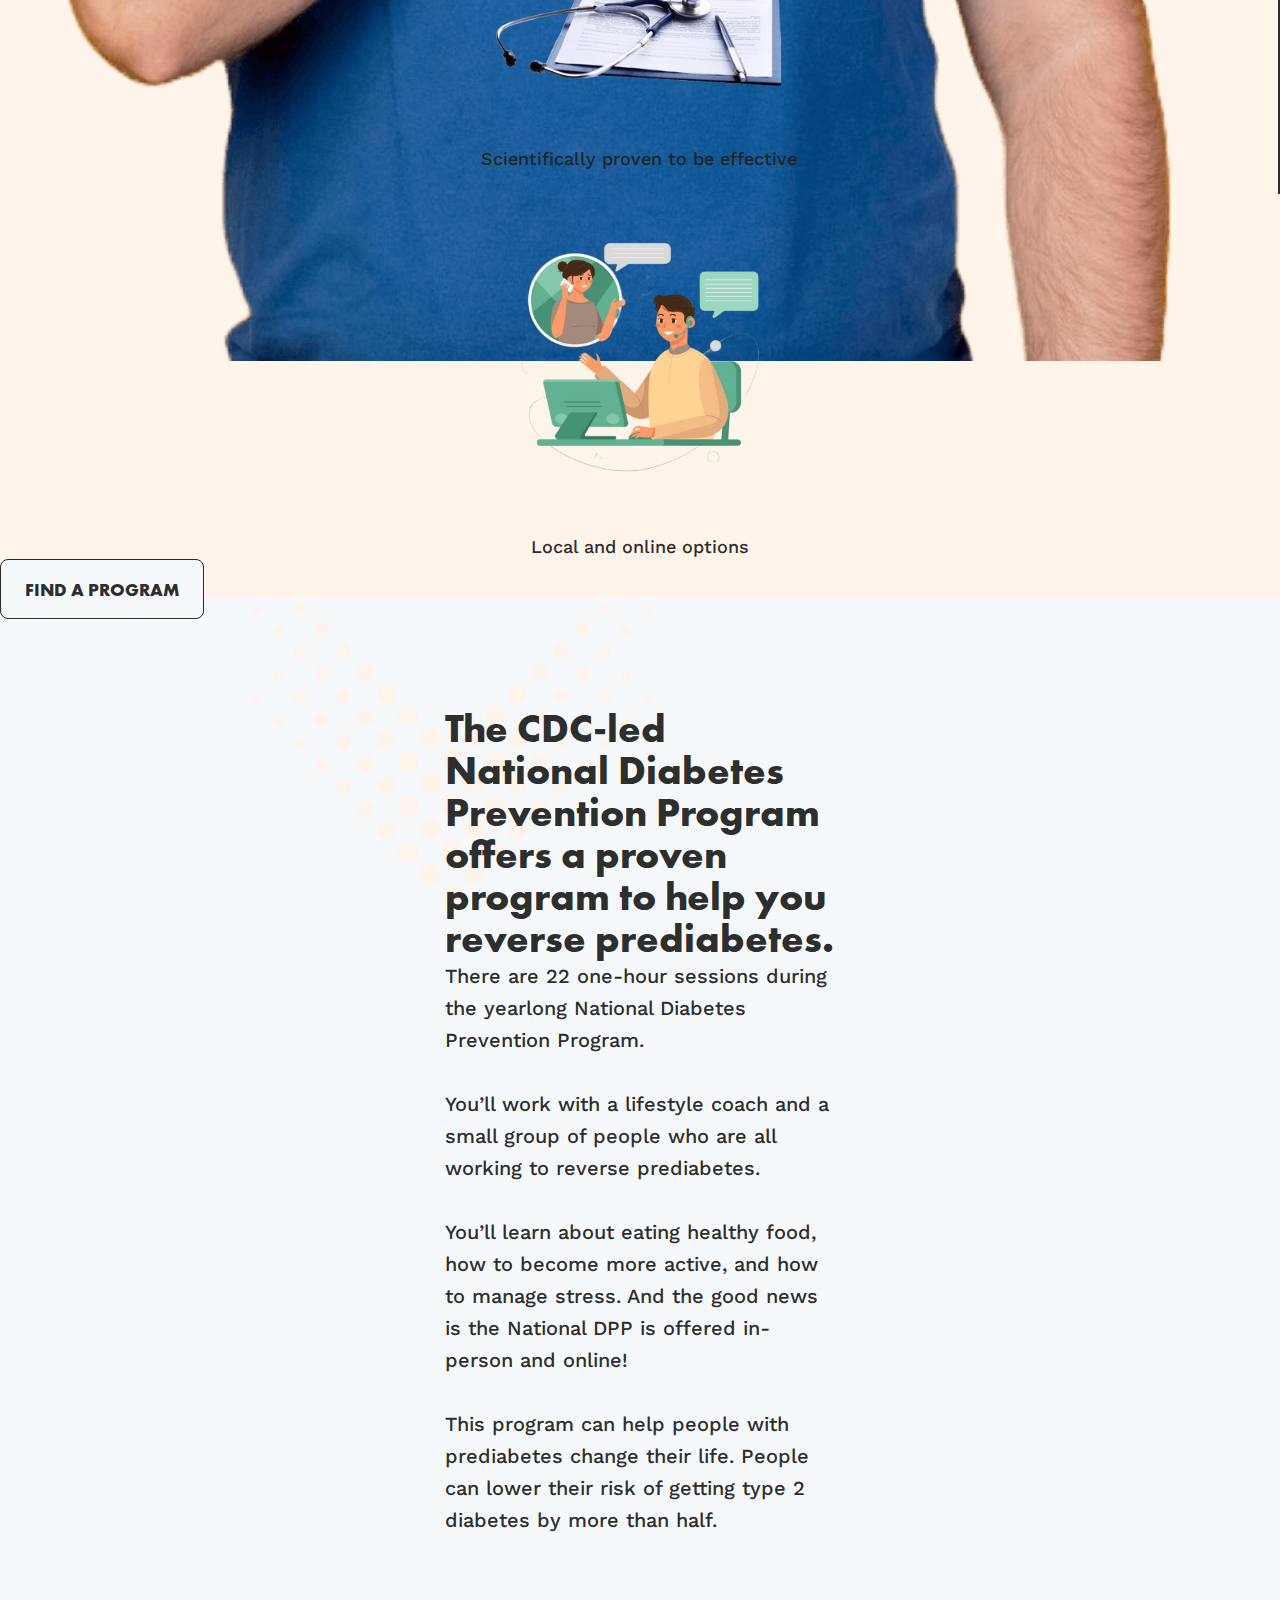
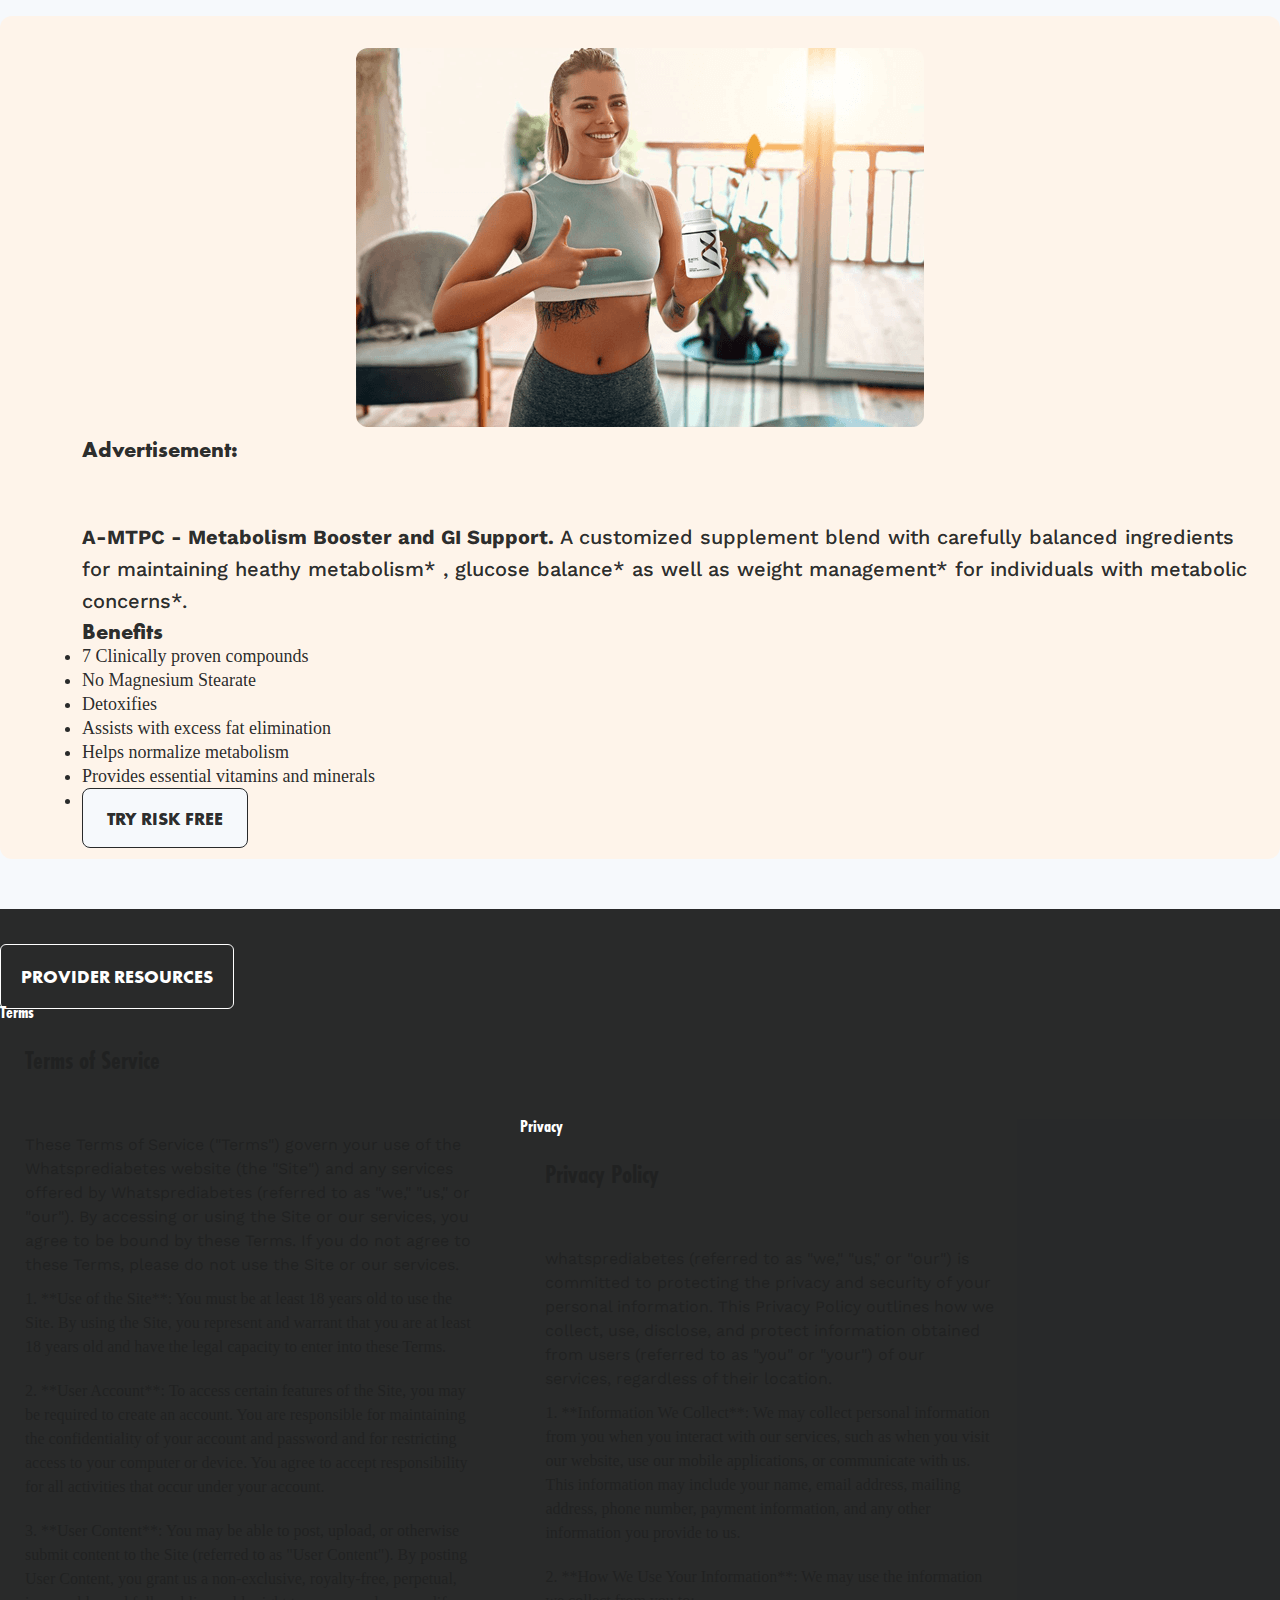
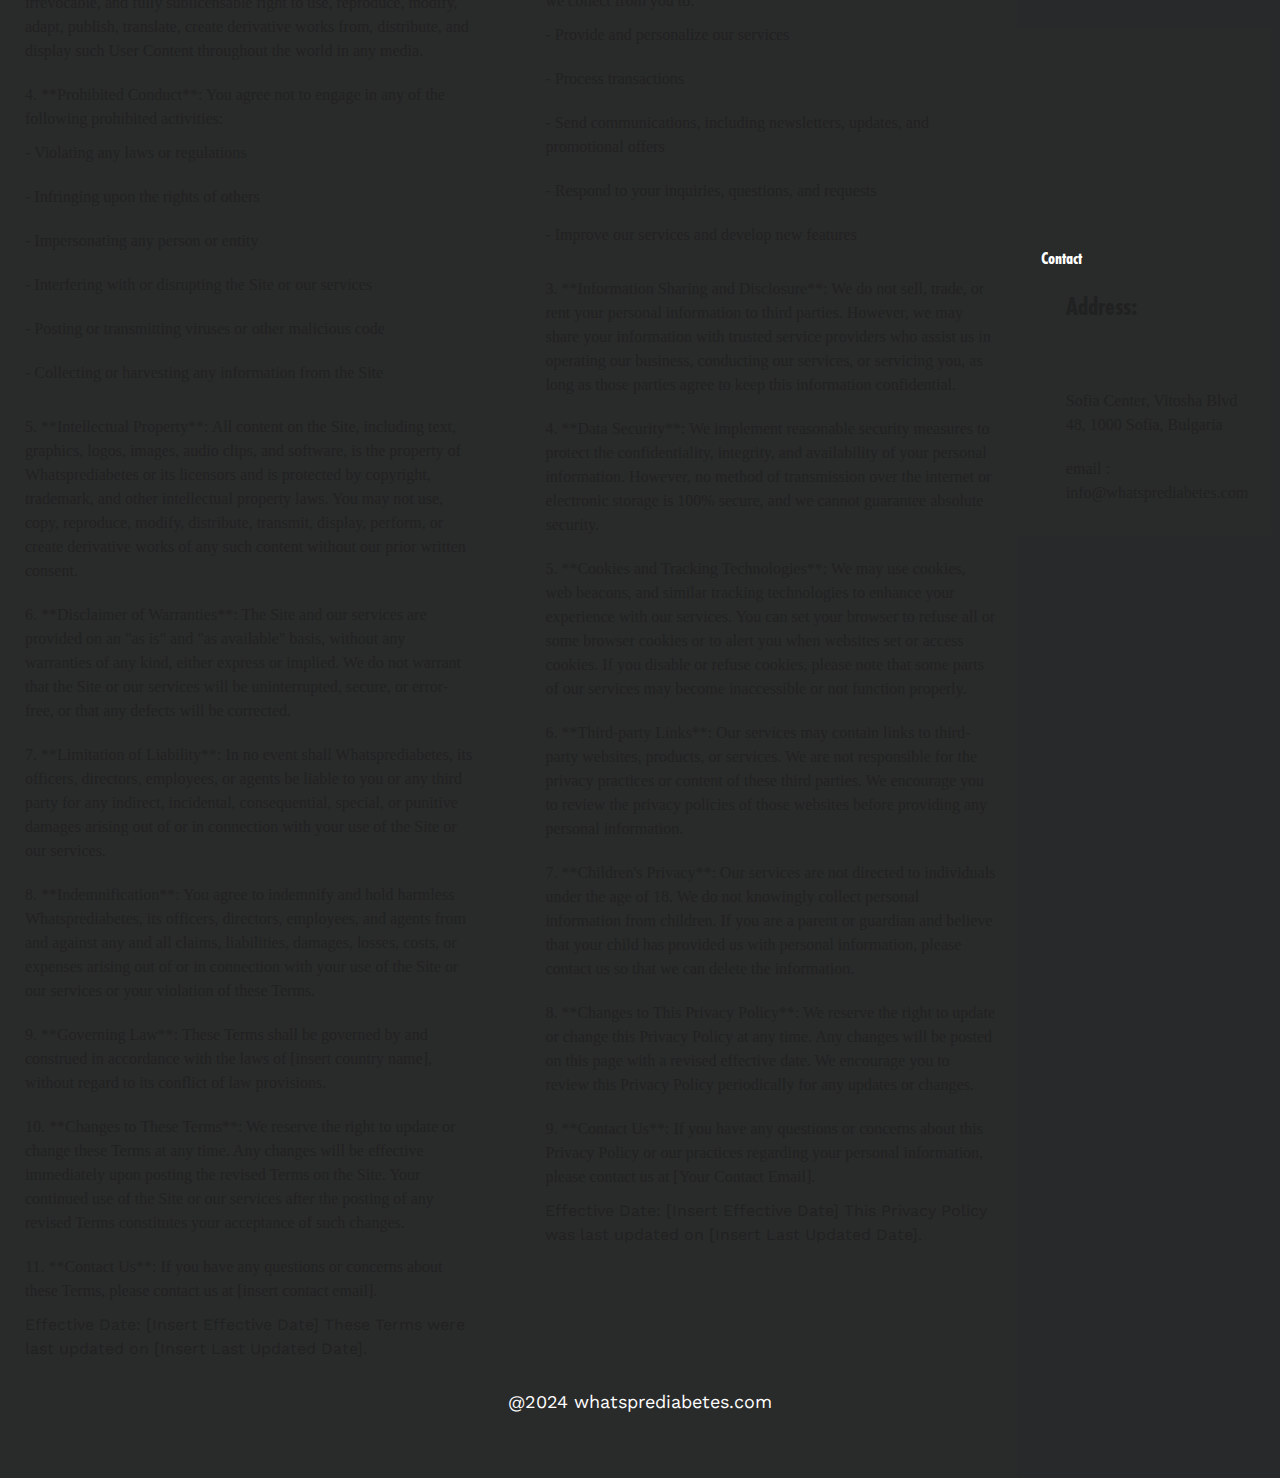
==== commit b6f92637: "ok" ====
--- a/find-a-program.html
+++ b/find-a-program.html
@@ -4,6 +4,19 @@
       <meta charset="UTF-8" />
       <meta name="viewport" content="width=device-width, initial-scale=1.0" />
       <meta name="google" content="notranslate" />
+      <meta name="generator" content="SEOmatic" />
+      <meta name="description" content="Reversing prediabetes starts here. 1 in 3 American adults has prediabetes. Find out if you’re at risk for prediabetes today so you can reverse it and…" />
+      <meta name="referrer" content="no-referrer-when-downgrade" />
+      <meta name="robots" content="all" />
+      <meta content="en_US" property="og:locale" />
+      <meta content="Whats Prediabetes? | whatsprediabetes.com" property="og:site_name" />
+      <meta content="website" property="og:type" />
+      <meta content="https://whatsprediabetes.com/" property="og:url" />
+      <meta content="Whats Prediabetes? | WhatsPrediabetes.com" property="og:title" />
+      <meta
+         content="Reversing prediabetes starts here. 1 in 3 American adults has prediabetes. Find out if you’re at risk for prediabetes today so you can reverse it and prevent type 2 diabetes."
+         property="og:description"
+      />
       <title>Do I have prediabetes?</title>
       <!-- Font Link -->
       <link href="https://fonts.googleapis.com/css2?family=Work+Sans:wght@400;500;600;700&display=swap" rel="stylesheet" />
--- a/style.css
+++ b/style.css
@@ -6,6 +6,8 @@
 
 html {
     font-size: 62.5%;
+    overflow-x: hidden;
+
 }
 
 @font-face {
@@ -38,6 +40,7 @@
     background-color: var(--barnd-color);
     color: var(--text-color);
     position: relative;
+    overflow-x: hidden;
 
 }
 
@@ -192,6 +195,10 @@
 
 }
 
+.navbar-expand-xl .navbar-nav {
+    align-items: center;
+}
+
 .navbar .navbar-nav .nav-link {
     color: var(--text-color) !important;
     font-size: 18px;
@@ -210,7 +217,7 @@
 }
 
 .takeRisk {
-    padding: 12px 24px;
+    padding: 17.5px 24px;
     color: var(--text-color);
     background-color: var(--barnd-color);
     border-radius: 8px;
@@ -220,6 +227,8 @@
     transition: all .3s ease-in;
     text-decoration: none;
     text-transform: uppercase;
+    font-family: 'Futura PT' !important;
+    line-height: 16px;
 }
 
 .takeRisk:hover {
@@ -236,6 +245,13 @@
 
 .step-from-section {
     padding: 30px 0;
+}
+
+.steplable {
+    font-family: 'Futura PT Cond';
+    font-size: 18px;
+    line-height: 18px;
+
 }
 
 .step-from-wrapper {
@@ -412,6 +428,8 @@
     align-items: center;
     color: var(--text-color);
     font-weight: 700;
+    font-family: 'Futura PT' !important;
+    text-transform: uppercase;
 }
 
 .button input {
@@ -521,6 +539,7 @@
     color: var(--text-color) !important;
     font-weight: 700;
     background-color: transparent;
+    text-transform: uppercase;
 }
 
 .tips-btn {
@@ -599,6 +618,8 @@
     font-size: 14px;
     font-weight: 700;
     border-right: 2px solid var(--text-color);
+    font-family: 'Futura PT' !important;
+
 
 }
 
@@ -619,6 +640,8 @@
 
     font-size: 14px;
     font-weight: 700;
+    font-family: 'Futura PT' !important;
+
 
 }
 
@@ -693,7 +716,7 @@
 }
 
 .erbyd-input-wrapper {
-    width: 70%;
+    width: 75%;
     border-radius: 6px;
     overflow: hidden;
     border: 1px solid var(--text-color);
@@ -704,7 +727,9 @@
     outline: none;
     border: none;
     font-size: 16px;
-    width: 70%;
+    width: 65%;
+    font-family: 'Work Sans', sans-serif !important;
+
 
 }
 
@@ -715,11 +740,11 @@
 .erbyd-input-wrapper button {
     border: none;
     outline: none;
-    width: 30%;
+    width: 35%;
     background-color: var(--text-color);
     color: #fff;
     border-radius: 6px;
-    padding: 10px 30px;
+    padding: 15px 30px;
     font-size: 18px;
     text-transform: uppercase;
     display: flex;
@@ -727,6 +752,10 @@
     gap: 10px;
     border-top-right-radius: 0;
     border-bottom-right-radius: 0;
+    font-family: 'Futura PT' !important;
+    display: flex;
+    justify-content: center;
+
 }
 
 .isAllStepsCompleted-bar h1 {
@@ -750,6 +779,8 @@
     text-transform: uppercase;
     text-align: center;
     font-weight: 700;
+    font-family: 'Futura PT' !important;
+
 }
 
 .isAllStepsCompleted-content__left {
@@ -758,7 +789,7 @@
     border: 2px solid var(--text-color);
     border-radius: 12px;
     color: var(--text-color);
-    gap: 15px;
+    gap: 12px;
 }
 
 .isAllStepsCompleted-content__left .totalScore {
@@ -769,6 +800,8 @@
     text-transform: uppercase;
     text-align: center;
     font-weight: 700;
+    font-family: 'Futura PT' !important;
+
 }
 
 .isAllStepsCompleted-content__left span {
@@ -777,6 +810,8 @@
     font-weight: 700;
     color: var(--text-color);
     font-size: 32px;
+    font-family: 'Futura PT' !important;
+
 }
 
 .isAllStepsCompleted-content__right--wrapper {
@@ -861,6 +896,8 @@
 .answers-box__content h2 {
     font-weight: 700;
     font-size: 40px;
+    font-family: 'Futura PT' !important;
+
 }
 
 .answers-box__content h3 {
@@ -882,8 +919,12 @@
 
 .erbyd h3 {
     font-size: 32px;
-    color: var(--text-color);
-    font-weight: 700;
+    line-height: 42px;
+    color: var(--text-color);
+    font-weight: 700;
+    font-family: 'Futura PT' !important;
+    text-align: center;
+    width: 80%;
 
 }
 
@@ -908,6 +949,8 @@
     font-weight: 700;
     color: var(--text-color);
     text-decoration: underline;
+    font-family: 'Futura PT' !important;
+
 }
 
 .riskTestPowered {
@@ -918,6 +961,8 @@
     gap: 10px;
     color: var(--text-color);
     font-weight: 700;
+    font-family: 'Futura PT' !important;
+
 }
 
 .hero-section-wrapper {
@@ -1006,6 +1051,8 @@
 .second-section-box h3 {
     margin-bottom: 20px;
     color: var(--text-color);
+    font-family: 'Futura PT' !important;
+    line-height: 36px;
 }
 
 .second-section-indicator {
@@ -1058,6 +1105,8 @@
     max-width: 400px;
     margin: 0 auto 20px auto;
     text-align: center;
+    font-family: 'Futura PT' !important;
+    line-height: 42px;
 }
 
 .third-section-content p {
@@ -1080,6 +1129,11 @@
     margin-top: 20%;
 }
 
+.home-find-a-program-box {
+    padding-right: 10px !important;
+    padding-left: 10px !important;
+}
+
 .home-find-a-program-box figure {
     width: 460px;
     margin: 0 auto;
@@ -1094,6 +1148,8 @@
     font-size: 40px;
     font-weight: 700;
     margin-bottom: 30px;
+    font-family: 'Futura PT' !important;
+    list-style: 42px;
 }
 
 .home-find-a-program-box p {
@@ -1108,6 +1164,13 @@
 .forth-section {
     padding-top: 100px;
     padding-bottom: 80px;
+}
+
+.forth-section h2 {
+    line-height: 42px;
+    font-family: 'Futura PT' !important;
+    width: 50%;
+    margin: 0 auto;
 }
 
 .explore-health-tips-box {
@@ -1118,6 +1181,11 @@
     height: 100%;
 }
 
+.explore-health-tips-box h3 {
+    line-height: 42px;
+    font-size: 40px !important;
+    font-family: 'Futura PT' !important;
+}
 
 .explore-health-tips-box figure {
     max-width: 358px;
@@ -1140,6 +1208,10 @@
 .reverse-hero-row p {
     width: 75%;
     margin: 0 auto;
+}
+
+.reverse-hero-row h2 {
+    line-height: 80px;
 }
 
 .reverse-tab {
@@ -1207,12 +1279,18 @@
     padding: 60px 0;
 }
 
+.reverse-tab-content-section h2 {
+    font-family: 'Futura PT' !important;
+    line-height: 42px;
+
+}
+
 .reverse-tab-content-box p {
     text-align: center;
     font-size: 20px;
     font-weight: 500;
     margin-top: 50px;
-    line-height: 28px;
+    line-height: 32px;
 }
 
 .reverse-tab-content-box figure img {
@@ -1239,6 +1317,8 @@
 .strength h3 {
     font-size: 22px;
     font-weight: 700;
+    line-height: 42px;
+    font-family: 'Futura PT' !important;
 }
 
 .strength ul {
@@ -1257,6 +1337,8 @@
 .strength-ad h4 {
     font-size: 22px;
     font-weight: 700;
+    font-family: 'Futura PT' !important;
+
 }
 
 .reverse-tab-content-box-contact {
@@ -1333,12 +1415,14 @@
 }
 
 .find-program-sub-box p {
-    font-size: 20px;
+    font-size: 18px;
     font-weight: 500;
-    font-weight: 32px;
+    line-height: 30px;
     margin-top: 30px !important;
     text-align: center;
-    margin: 0 30px;
+    margin: 0 auto;
+    width: 80%;
+
 }
 
 .find-program-third-sub-section {
@@ -1364,10 +1448,13 @@
     margin: 0 auto;
     position: relative;
     height: 100%;
+    padding: 0 5px;
 }
 
 .find-program-third-box h3 {
     line-height: 42px;
+    font-family: 'Futura PT' !important;
+
 }
 
 .find-program-third-box p {
@@ -1438,6 +1525,11 @@
     height: 100%;
 }
 
+.prediabetes-tab-content-box h3 {
+    font-family: 'Futura PT' !important;
+    line-height: 42px;
+}
+
 .prediabetes-tab-content-box ul li {
     font-size: 18px;
     font-family: 'Work Sans', sans-serif !important;
@@ -1475,6 +1567,15 @@
     margin-top: 50px;
 }
 
+.prediabetes-row h3 {
+    line-height: 42px;
+    font-family: 'Futura PT' !important;
+}
+
+.prediabetes-box h3 {
+    line-height: 32px;
+}
+
 .prediabetes-box ul {
     list-style: none;
     display: flex;
@@ -1500,7 +1601,7 @@
 }
 
 .prediabetes-three-box {
-    width: 452px;
+    width: 460px;
     margin: 0 auto;
     padding: 35px 0;
     border-bottom: 2px solid var(--text-color);
@@ -1516,6 +1617,13 @@
     font-weight: 700;
     color: var(--text-color);
     margin-bottom: 30px;
+    line-height: 32px;
+    font-family: 'Futura PT' !important;
+}
+
+.prediabetes-three-box h2 {
+    line-height: 67px;
+    font-family: 'Futura PT' !important;
 }
 
 .prediabetes-three-box p {
@@ -1615,13 +1723,16 @@
 }
 
 .footer-a {
-    padding: 10px 20px;
+    padding: 20px 20px;
     border: 1px solid #fff;
     font-size: 18px;
     border-radius: 6px;
+    line-height: 16px;
     color: #fff;
     text-transform: uppercase;
     background-color: transparent;
+    font-family: 'Futura PT' !important;
+
 }
 
 .footer-ul {
--- a/responsive.css
+++ b/responsive.css
@@ -15,6 +15,10 @@
         margin-bottom: 15px;
     }
 
+    .step-main-form {
+        height: auto;
+    }
+
     .step-from__left-side {
         display: none;
     }
@@ -26,6 +30,7 @@
     .navbar-nav {
         gap: 20px !important;
         margin-top: 15px;
+        width: 100%;
     }
 
     .navbar .navbar-nav .nav-link {
@@ -34,7 +39,7 @@
         font-weight: 700;
         text-align: center;
         border: 1px solid;
-        width: 60%;
+        width: 100%;
         margin: 0 auto;
         border-radius: 6px;
         padding: 11px;
@@ -52,11 +57,12 @@
 
     .nav-item {
         text-align: center;
+        width: 75%;
     }
 
     .nav-item .takeRisk {
         margin: 0 auto;
-        width: 60% !important;
+        width: 100% !important;
         display: block;
 
     }
@@ -221,8 +227,13 @@
     .hero-section-box h2 {
         font-size: 36px;
         font-weight: 700;
-        margin-bottom: 30px;
+        margin-bottom: 10px;
         line-height: 42px;
+    }
+
+    .hero-section-box p {
+        margin-bottom: 35px;
+        line-height: 30px;
     }
 
     .forth-section {
@@ -230,7 +241,9 @@
     }
 
     .forth-section h2 {
-        font-size: 30px !important;
+        font-size: 26px !important;
+        line-height: 32px;
+        width: 100%;
     }
 
     .hero-section-wrapper {
@@ -268,22 +281,34 @@
 
     .third-section-content {
         width: 100%;
+        padding: 0 40px;
     }
 
     .third-section-content h3 {
-        font-size: 310px !important;
-        line-height: 144px !important;
+        font-size: 160px !important;
+        line-height: .46 !important;
         margin-bottom: 50px;
     }
 
+    .third-section-content h4 {
+        font-size: 26px;
+        line-height: 26px;
+    }
+
     .third-section-content sup {
-        font-size: 90px;
-        top: -45px;
-        right: 8px;
+        font-size: 75px;
+        top: -13px;
+        right: 42px;
     }
 
     .reverse-tab-wrapper {
         display: none !important;
+    }
+
+    .home-find-a-program-box h3 {
+        width: 70%;
+        margin: 0 auto;
+        margin-bottom: 15px;
     }
 
     .home-find-a-program-box figure {
@@ -305,15 +330,23 @@
     }
 
     .explore-health-tips-box {
-        padding: 30px;
+        padding: 15px;
     }
 
     .takeRisk {
         width: 100% !important;
+        display: block;
+        font-size: 16px;
+        padding: 15px 24px;
     }
 
     .explore-health-tips-wrapper .col-md-6 {
         margin-bottom: 20px;
+    }
+
+    .find-program-third-sub-section {
+        padding: 0;
+        padding-top: 20px;
     }
 
     .find-program-hero-box-first h2 {
@@ -483,6 +516,7 @@
     .reverse-hero-row h4,
     .reverse-hero-row p {
         width: 100%;
+        text-align: center !important;
     }
 
     .reverse-tab-content-box figure {
